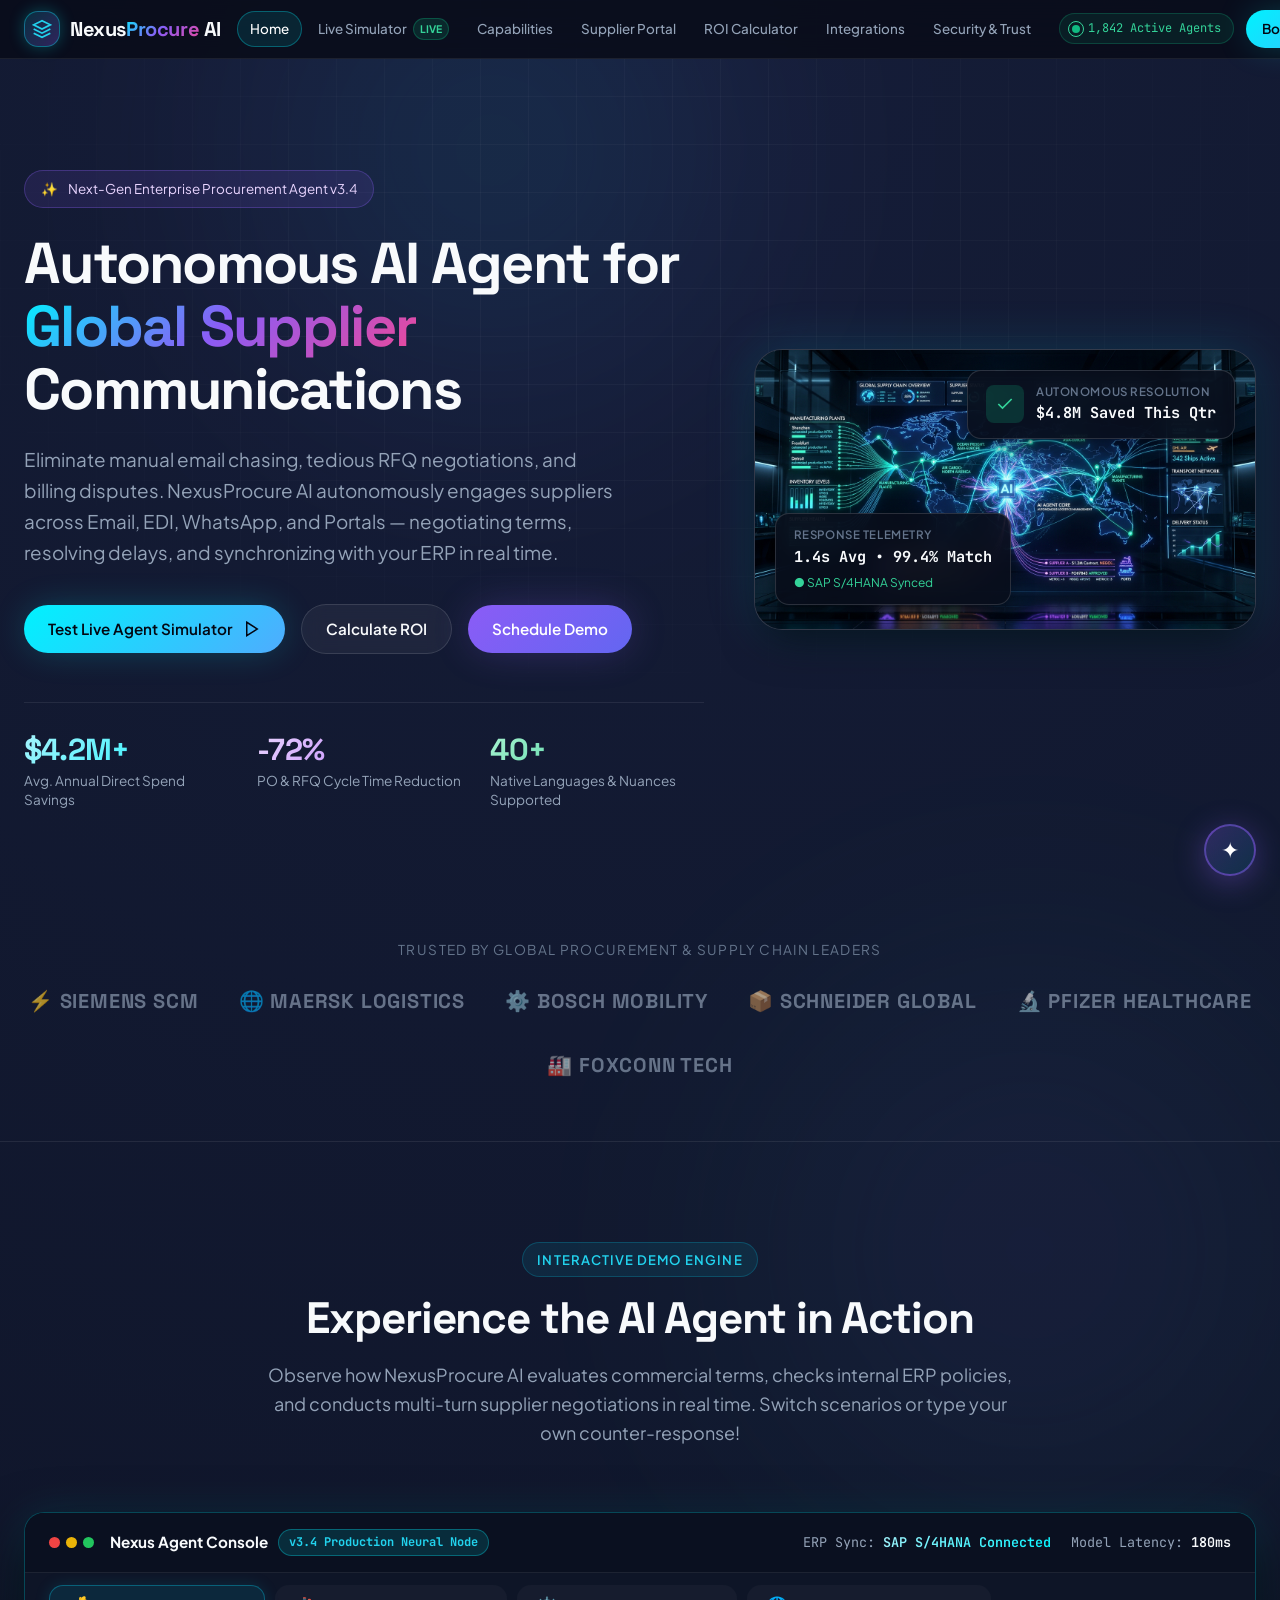
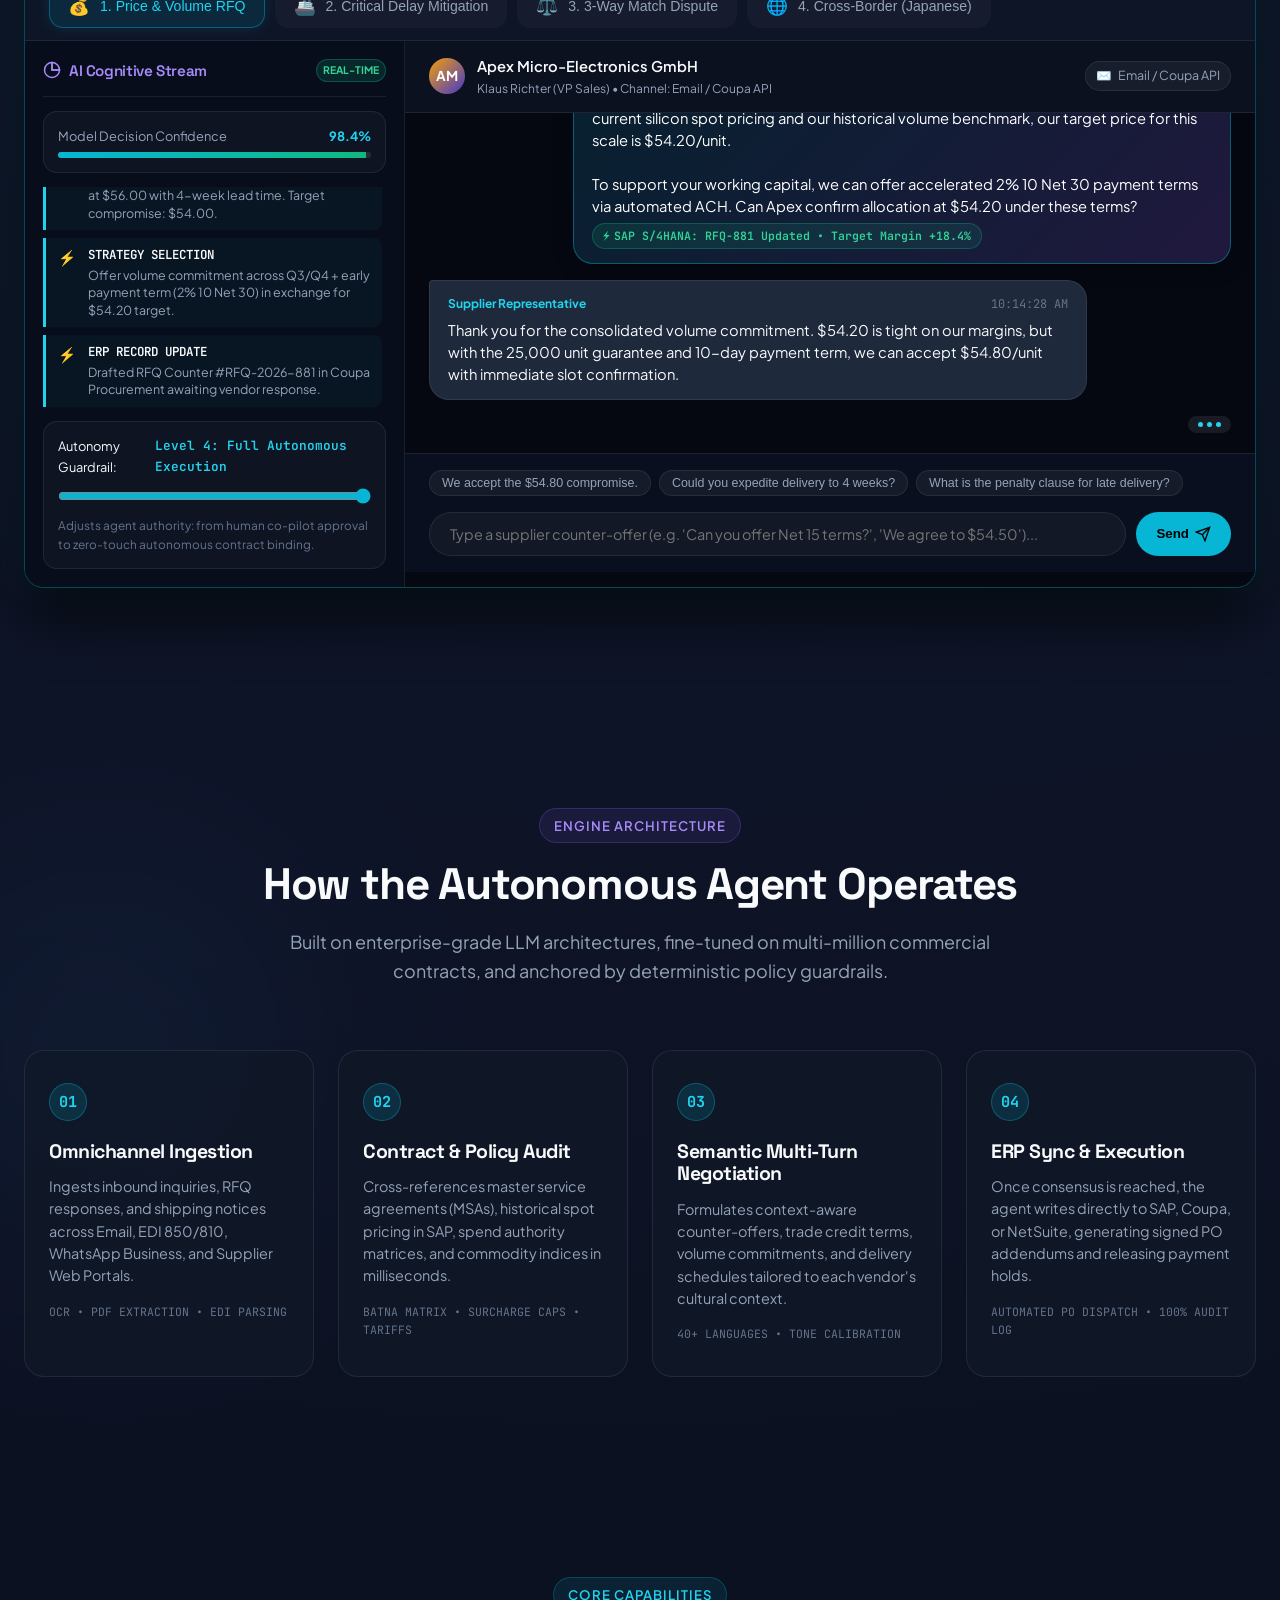
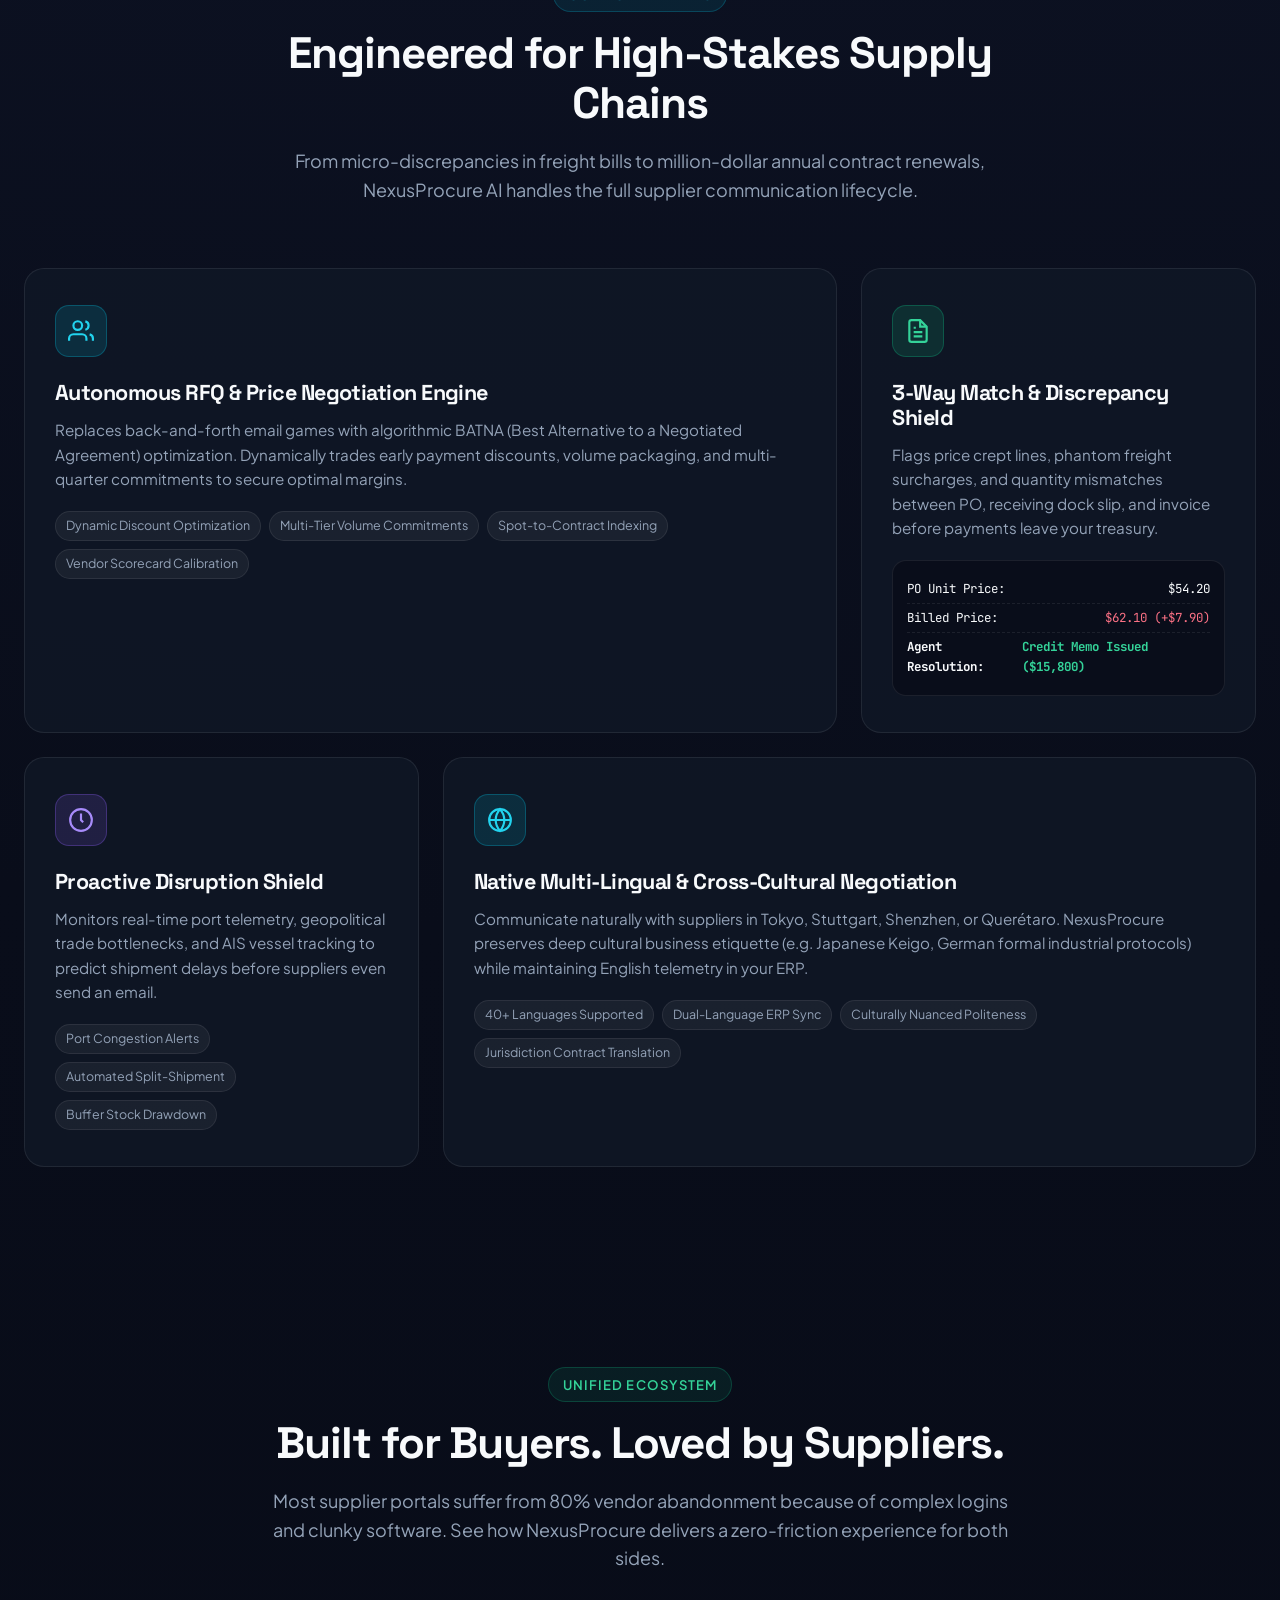
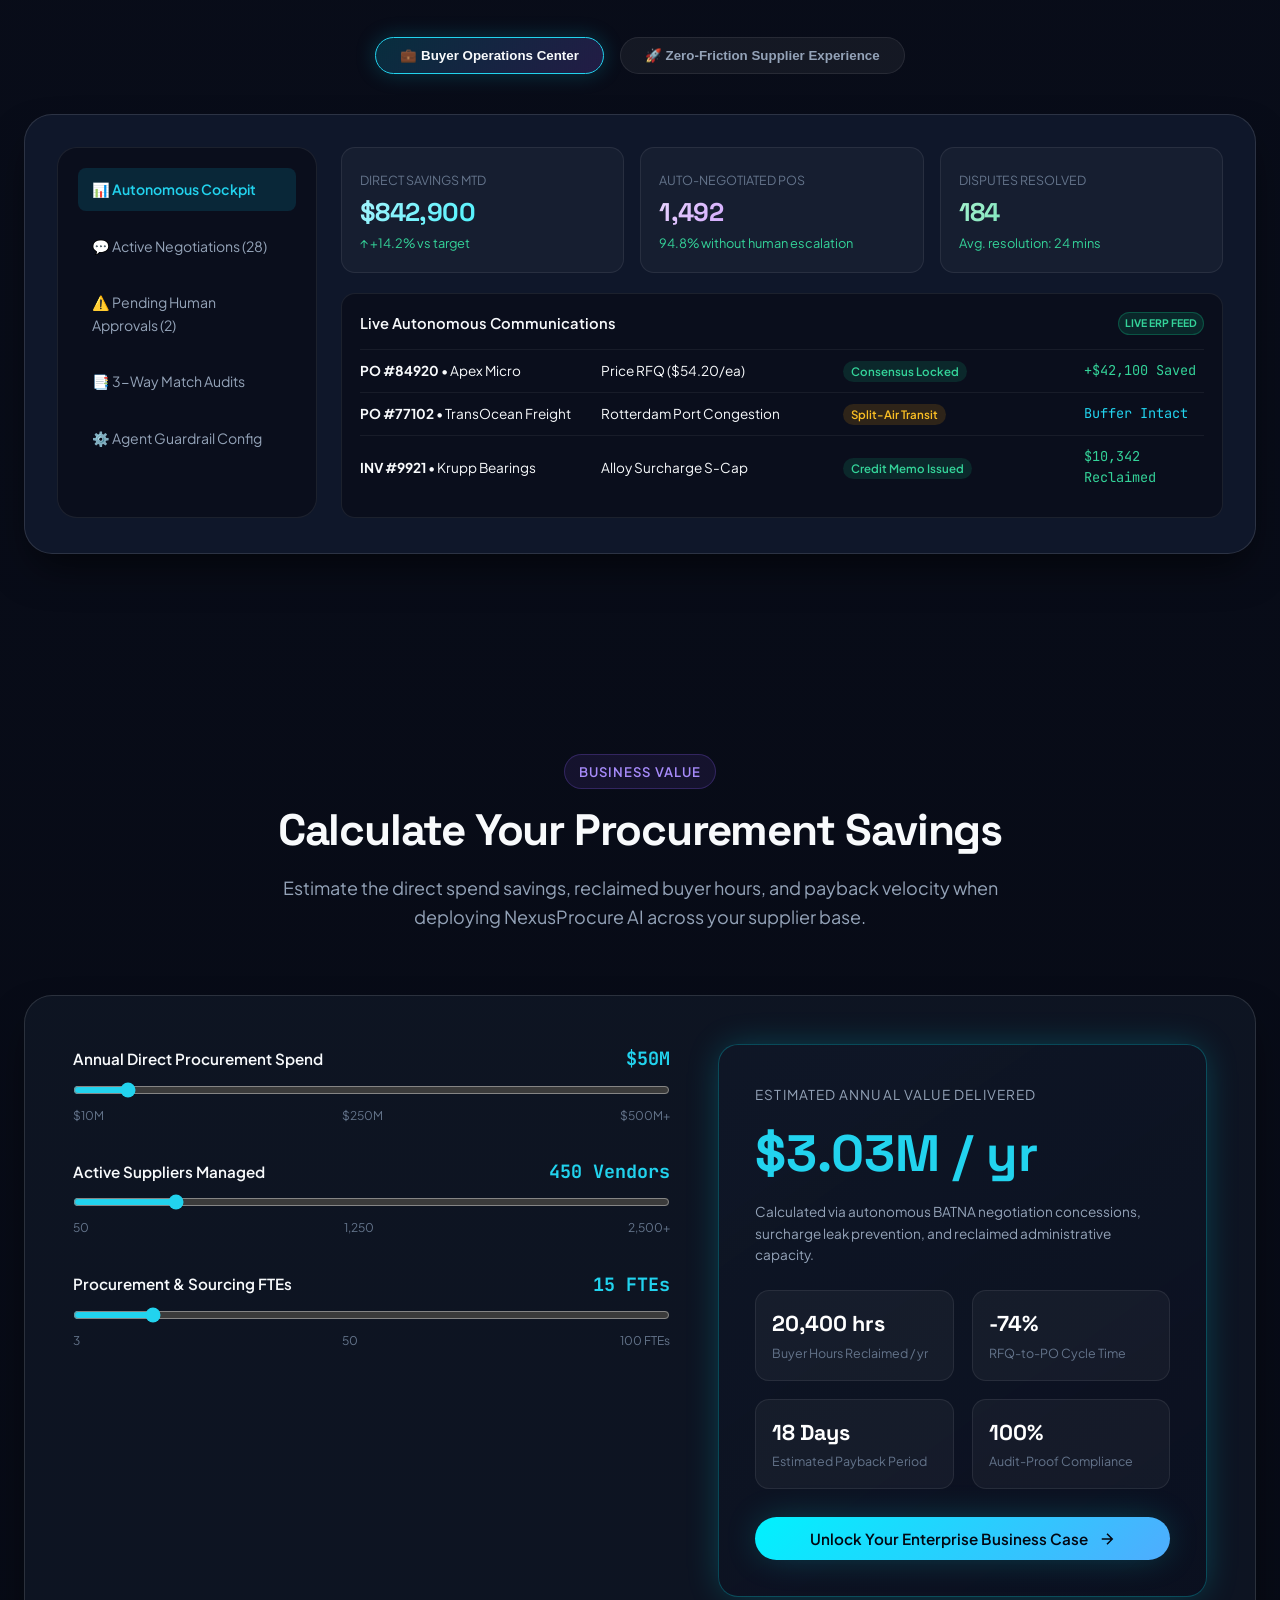
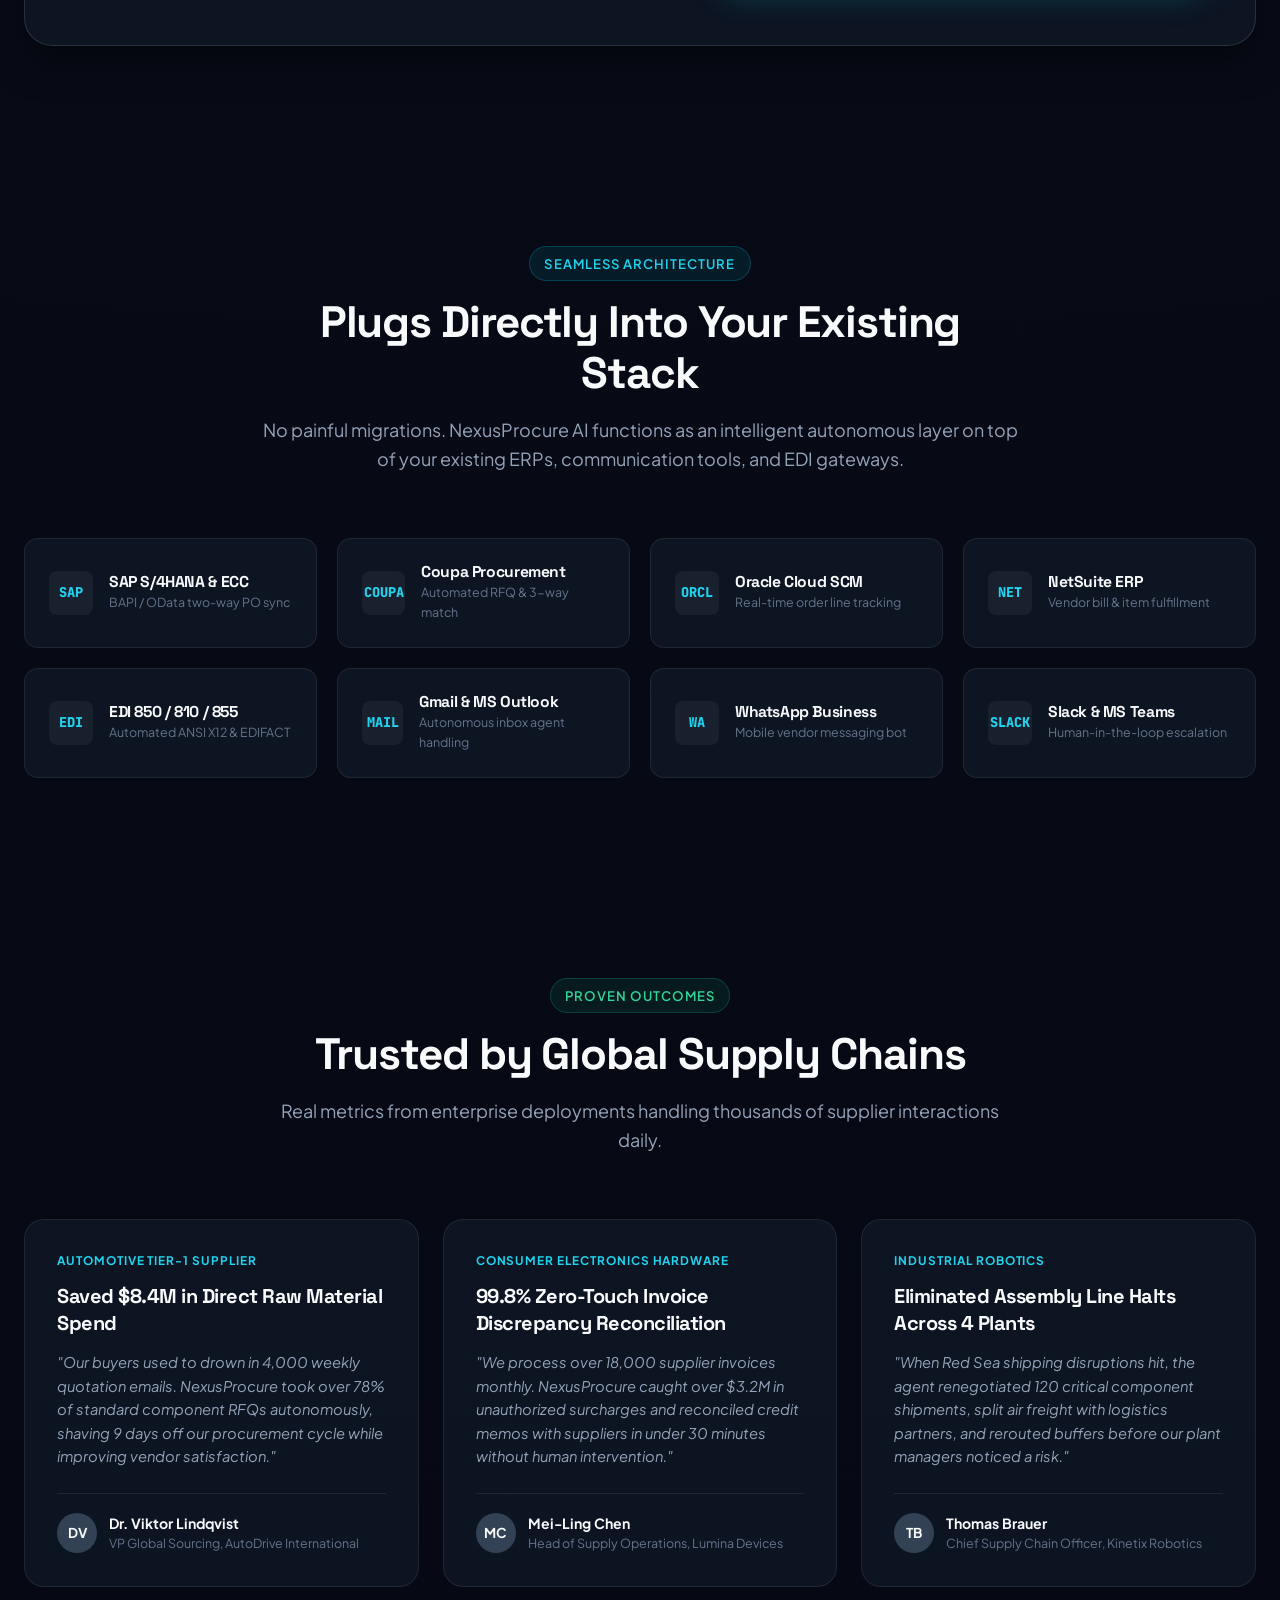
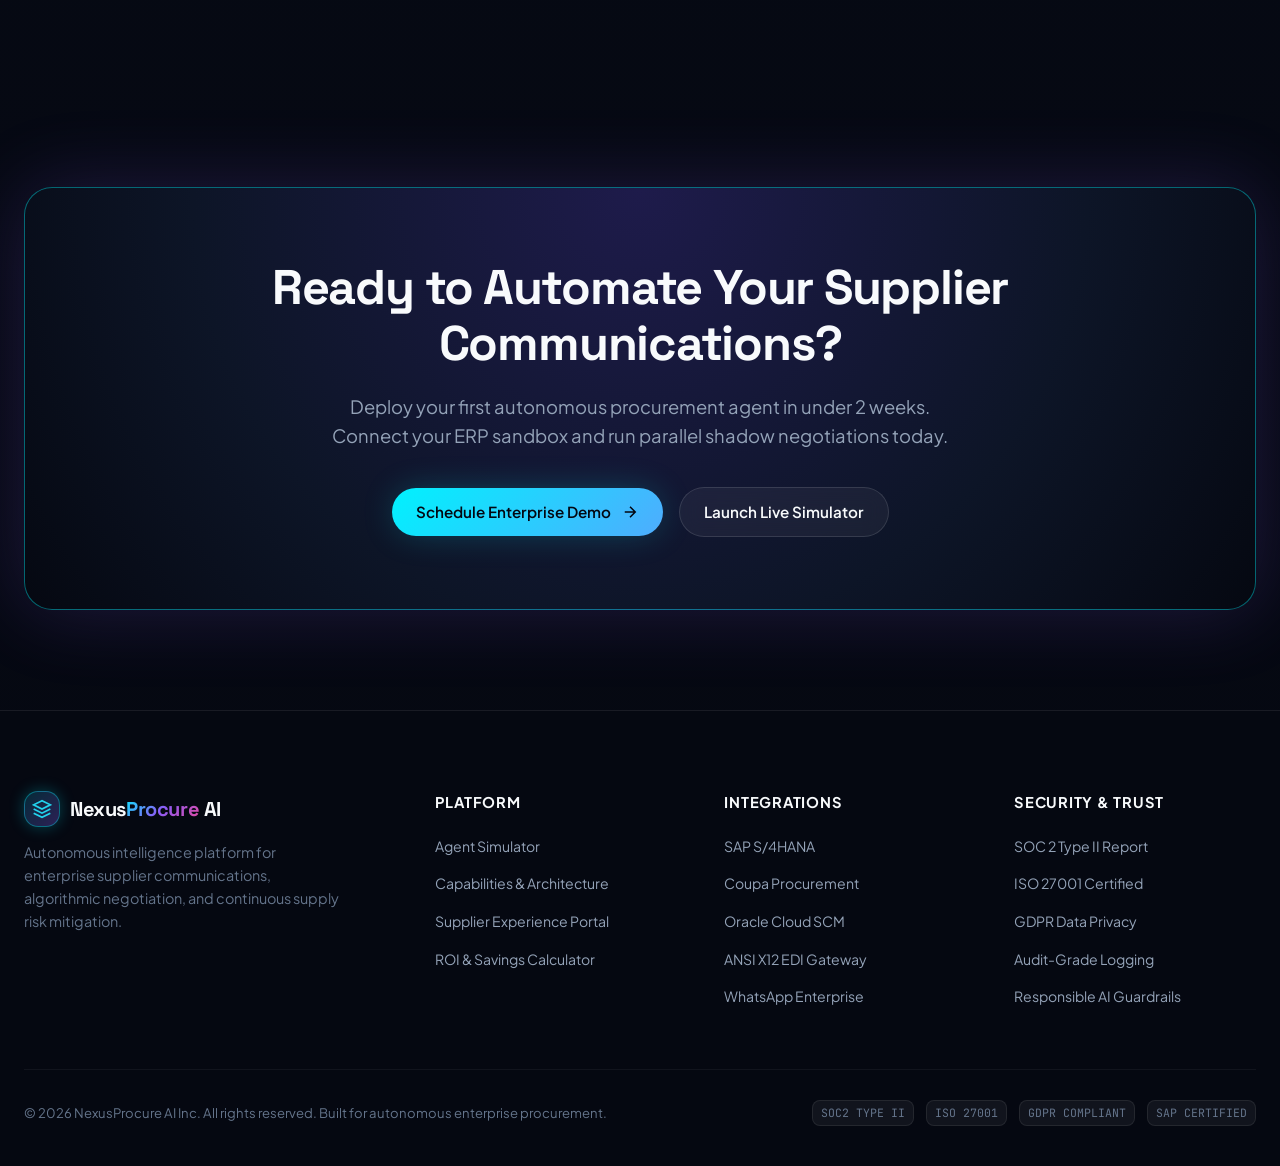
==== index.html @ fbaa3d45 "Initial commit: NexusAI platform and tools" ====
<!DOCTYPE html>
<html lang="en">
<head>
  <meta charset="UTF-8">
  <meta name="viewport" content="width=device-width, initial-scale=1.0">
  <title>NexusProcure AI — Autonomous AI Agent for Global Supplier Communication & Negotiation</title>
  <meta name="description" content="Empower your enterprise procurement with NexusProcure AI. Autonomous AI agents that negotiate RFQs, resolve delivery disruptions, audit invoice discrepancies, and coordinate suppliers 24/7 across 40+ languages.">
  <meta name="keywords" content="AI procurement agent, autonomous supplier communication, RFQ negotiation AI, 3-way match automation, supply chain AI, SAP ERP integration, vendor portal AI">
  
  <!-- Open Graph -->
  <meta property="og:title" content="NexusProcure AI — Autonomous AI Agent for Supplier Communication">
  <meta property="og:description" content="Negotiate RFQs, resolve logistics delays, and reconcile invoices 24/7 with autonomous enterprise AI agents.">
  <meta property="og:type" content="website">
  <meta property="og:image" content="assets/hero-visual.jpg">

  <!-- Favicon -->
  <link rel="icon" type="image/svg+xml" href="data:image/svg+xml,<svg xmlns='http://www.w3.org/2000/svg' viewBox='0 0 24 24' fill='none' stroke='%2300f2fe' stroke-width='2'><polygon points='12 2 2 7 12 12 22 7 12 2'/><polyline points='2 17 12 22 22 17'/><polyline points='2 12 12 17 22 12'/></svg>">

  <!-- Stylesheet -->
  <link rel="stylesheet" href="styles/main.css">
</head>
<body>

  <!-- Ambient Glowing Background Elements -->
  <div class="bg-ambient-orb ambient-orb-1"></div>
  <div class="bg-ambient-orb ambient-orb-2"></div>
  <div class="bg-ambient-orb ambient-orb-3"></div>
  <div class="bg-grid-overlay"></div>

  <!-- ==========================================================================
       Navigation Bar
       ========================================================================== -->
  <nav class="site-nav" id="site-nav">
    <div class="container nav-content">
      <a href="index.html" class="nav-brand">
        <div class="brand-icon-wrapper">
          <svg viewBox="0 0 24 24" fill="none" stroke="currentColor" stroke-width="2">
            <path d="M12 2L2 7l10 5 10-5-10-5zM2 17l10 5 10-5M2 12l10 5 10-5" />
          </svg>
        </div>
        <span>Nexus<span class="text-gradient">Procure</span> AI</span>
      </a>

      <ul class="nav-links" id="nav-links">
        <li><a href="index.html" class="nav-link active-page">Home</a></li>
        <li><a href="simulator.html" class="nav-link has-badge">Live Simulator <span class="nav-badge-live">Live</span></a></li>
        <li><a href="capabilities.html" class="nav-link">Capabilities</a></li>
        <li><a href="portal.html" class="nav-link">Supplier Portal</a></li>
        <li><a href="calculator.html" class="nav-link">ROI Calculator</a></li>
        <li><a href="integrations.html" class="nav-link">Integrations</a></li>
        <li><a href="security.html" class="nav-link">Security & Trust</a></li>
      </ul>

      <div class="nav-right">
        <div class="status-pill">
          <div class="radar-dot"></div>
          <span>1,842 Active Agents</span>
        </div>
        <a href="demo.html" class="btn btn-primary btn-sm" id="nav-book-demo">
          <span>Book Demo</span>
          <svg viewBox="0 0 24 24" fill="none" stroke="currentColor" stroke-width="2">
            <path d="M5 12h14M12 5l7 7-7 7"/>
          </svg>
        </a>
        <button class="mobile-menu-btn" id="mobile-menu-btn" aria-label="Toggle menu">
          <svg width="24" height="24" viewBox="0 0 24 24" fill="none" stroke="currentColor" stroke-width="2">
            <line x1="3" y1="12" x2="21" y2="12"></line>
            <line x1="3" y1="6" x2="21" y2="6"></line>
            <line x1="3" y1="18" x2="21" y2="18"></line>
          </svg>
        </button>
      </div>
    </div>
  </nav>

  <!-- ==========================================================================
       Hero Section
       ========================================================================== -->
  <header class="hero-section" id="hero">
    <div class="container hero-content-grid">
      <div class="hero-text-col">
        <div class="hero-badge-pill">
          <span class="badge-sparkle">✨</span>
          <span>Next-Gen Enterprise Procurement Agent v3.4</span>
        </div>

        <h1 class="hero-title">
          Autonomous AI Agent for <span class="text-gradient">Global Supplier</span> Communications
        </h1>

        <p class="hero-description">
          Eliminate manual email chasing, tedious RFQ negotiations, and billing disputes. NexusProcure AI autonomously engages suppliers across Email, EDI, WhatsApp, and Portals — negotiating terms, resolving delays, and synchronizing with your ERP in real time.
        </p>

        <div class="hero-cta-group">
          <a href="simulator.html" class="btn btn-primary" id="hero-btn-simulator">
            <span>Test Live Agent Simulator</span>
            <svg viewBox="0 0 24 24" fill="none" stroke="currentColor" stroke-width="2">
              <polygon points="5 3 19 12 5 21 5 3"></polygon>
            </svg>
          </a>
          <a href="calculator.html" class="btn btn-secondary" id="hero-btn-calc">
            <span>Calculate ROI</span>
          </a>
          <a href="demo.html" class="btn btn-glow-purple" id="hero-btn-demo">
            <span>Schedule Demo</span>
          </a>
        </div>

        <div class="hero-kpis">
          <div class="kpi-item">
            <h4 class="stat-counter text-gradient-cyan" data-target="4.2" data-prefix="$" data-suffix="M+">$4.2M+</h4>
            <p>Avg. Annual Direct Spend Savings</p>
          </div>
          <div class="kpi-item">
            <h4 class="stat-counter text-gradient-purple" data-target="72" data-prefix="-" data-suffix="%">-72%</h4>
            <p>PO & RFQ Cycle Time Reduction</p>
          </div>
          <div class="kpi-item">
            <h4 class="stat-counter text-gradient-emerald" data-target="40" data-prefix="" data-suffix="+">40+</h4>
            <p>Native Languages & Nuances Supported</p>
          </div>
        </div>
      </div>

      <div class="hero-media-wrapper">
        <div class="hero-card-container">
          <img src="assets/hero-visual.jpg" alt="Autonomous AI Supplier Communication Network visualization showing global factories, live logistics telemetry, and automated price negotiations" class="hero-image" id="hero-main-img">

          <!-- Floating HUD Pills -->
          <div class="hud-chip hud-top-right">
            <div class="hud-icon-box emerald">
              <svg width="20" height="20" viewBox="0 0 24 24" fill="none" stroke="currentColor" stroke-width="2">
                <polyline points="20 6 9 17 4 12"></polyline>
              </svg>
            </div>
            <div>
              <div class="hud-text-sm">Autonomous Resolution</div>
              <div class="hud-text-bold">$4.8M Saved This Qtr</div>
            </div>
          </div>

          <div class="hud-chip hud-bottom-left">
            <div class="hud-text-sm">Response Telemetry</div>
            <div class="hud-text-bold">1.4s Avg • 99.4% Match</div>
            <div style="font-size: 0.75rem; color: var(--emerald-400); margin-top: 4px;">● SAP S/4HANA Synced</div>
          </div>
        </div>
      </div>
    </div>
  </header>

  <!-- ==========================================================================
       Enterprise Client Logos Bar
       ========================================================================== -->
  <section class="clients-bar">
    <div class="container">
      <p>Trusted by Global Procurement & Supply Chain Leaders</p>
      <div class="logos-slider">
        <div class="client-brand">⚡ SIEMENS SCM</div>
        <div class="client-brand">🌐 MAERSK LOGISTICS</div>
        <div class="client-brand">⚙️ BOSCH MOBILITY</div>
        <div class="client-brand">📦 SCHNEIDER GLOBAL</div>
        <div class="client-brand">🔬 PFIZER HEALTHCARE</div>
        <div class="client-brand">🏭 FOXCONN TECH</div>
      </div>
    </div>
  </section>

  <!-- ==========================================================================
       Interactive AI Agent Simulator (The Centerpiece)
       ========================================================================== -->
  <section class="simulator-section section-spacing" id="simulator">
    <div class="container">
      <div class="section-header">
        <span class="section-tag">Interactive Demo Engine</span>
        <h2 class="section-title">Experience the AI Agent in Action</h2>
        <p class="section-subtitle">
          Observe how NexusProcure AI evaluates commercial terms, checks internal ERP policies, and conducts multi-turn supplier negotiations in real time. Switch scenarios or type your own counter-response!
        </p>
      </div>

      <div class="simulator-wrapper">
        <!-- Simulator Top Telemetry Bar -->
        <div class="sim-topbar">
          <div class="sim-topbar-left">
            <div class="window-dots">
              <div class="window-dot dot-red"></div>
              <div class="window-dot dot-yellow"></div>
              <div class="window-dot dot-green"></div>
            </div>
            <div class="sim-title-group">
              <span style="font-weight: 700; font-size: 0.95rem;">Nexus Agent Console</span>
              <span class="sim-badge">v3.4 Production Neural Node</span>
            </div>
          </div>

          <div class="sim-topbar-right">
            <div class="telemetry-item">
              <span>ERP Sync:</span>
              <span class="telemetry-val text-gradient-cyan">SAP S/4HANA Connected</span>
            </div>
            <div class="telemetry-item">
              <span>Model Latency:</span>
              <span class="telemetry-val">180ms</span>
            </div>
          </div>
        </div>

        <!-- Scenario Selector Tabs -->
        <div class="scenario-selector" id="scenario-tabs">
          <button class="scenario-tab active" data-scenario="rfq" id="tab-rfq">
            <span class="scenario-icon">💰</span>
            <span>1. Price & Volume RFQ</span>
          </button>
          <button class="scenario-tab" data-scenario="delay" id="tab-delay">
            <span class="scenario-icon">🚢</span>
            <span>2. Critical Delay Mitigation</span>
          </button>
          <button class="scenario-tab" data-scenario="discrepancy" id="tab-discrepancy">
            <span class="scenario-icon">⚖️</span>
            <span>3. 3-Way Match Dispute</span>
          </button>
          <button class="scenario-tab" data-scenario="multilingual" id="tab-multilingual">
            <span class="scenario-icon">🌐</span>
            <span>4. Cross-Border (Japanese)</span>
          </button>
        </div>

        <!-- Simulator Viewport: Split Screen (Cognitive Thought Stream vs Live Chat) -->
        <div class="sim-viewport">
          
          <!-- Left Pane: AI Cognitive Reasoning & Guardrails -->
          <div class="sim-cognitive-pane">
            <div class="pane-heading">
              <h4>
                <svg width="18" height="18" viewBox="0 0 24 24" fill="none" stroke="currentColor" stroke-width="2">
                  <path d="M12 2a10 10 0 1 0 10 10H12V2z"></path>
                  <path d="M12 2a10 10 0 0 1 10 10h-10V2z"></path>
                </svg>
                <span>AI Cognitive Stream</span>
              </h4>
              <span class="nav-badge-live">Real-time</span>
            </div>

            <!-- Confidence Bar -->
            <div class="confidence-meter-box">
              <div class="confidence-header">
                <span>Model Decision Confidence</span>
                <span id="sim-confidence-val" style="color: var(--cyan-400); font-weight: 700;">98.4%</span>
              </div>
              <div class="confidence-bar">
                <div class="confidence-progress" id="sim-confidence-progress"></div>
              </div>
            </div>

            <!-- Scrollable Cognitive Thought Logs -->
            <div class="cognitive-stream" id="sim-cognitive-stream">
              <!-- Dynamically populated by agent-simulator.js -->
            </div>

            <!-- Autonomy Level Controller -->
            <div class="autonomy-control-box">
              <div class="autonomy-header">
                <span>Autonomy Guardrail:</span>
                <span class="autonomy-badge" id="autonomy-badge">Level 4: Full Autonomous Execution</span>
              </div>
              <input type="range" min="1" max="4" value="4" class="autonomy-slider" id="autonomy-slider">
              <div class="autonomy-desc">
                Adjusts agent authority: from human co-pilot approval to zero-touch autonomous contract binding.
              </div>
            </div>
          </div>

          <!-- Right Pane: Live Supplier Communication Window -->
          <div class="sim-chat-pane">
            <!-- Channel Header -->
            <div class="chat-channel-bar">
              <div class="vendor-info">
                <div class="vendor-avatar" id="sim-vendor-avatar">AM</div>
                <div>
                  <div class="vendor-name" id="sim-vendor-name">Apex Micro-Electronics GmbH</div>
                  <div class="vendor-context" id="sim-vendor-context">Klaus Richter • Channel: Email / Coupa API</div>
                </div>
              </div>
              <div class="channel-tag" id="sim-channel-tag">
                <span>✉️</span>
                <span>Email Thread</span>
              </div>
            </div>

            <!-- Message Thread Scroll -->
            <div class="chat-messages-scroll" id="sim-chat-messages">
              <!-- Dynamically populated by agent-simulator.js -->
            </div>

            <!-- Typing indicator -->
            <div class="typing-bubble" id="sim-typing-indicator">
              <div class="typing-dot"></div>
              <div class="typing-dot"></div>
              <div class="typing-dot"></div>
            </div>

            <!-- Simulator Input Area -->
            <div class="sim-chat-input-bar">
              <div class="quick-prompts-bar" id="quick-prompts-bar">
                <!-- Dynamically populated chips -->
              </div>
              <div class="input-form-wrapper">
                <input 
                  type="text" 
                  class="sim-input-field" 
                  id="sim-input-field" 
                  placeholder="Type a supplier counter-offer (e.g. 'Can you offer Net 15 terms?', 'We agree to $54.50')..."
                  autocomplete="off"
                >
                <button type="button" class="btn-send-sim" id="sim-send-btn">
                  <span>Send</span>
                  <svg width="16" height="16" viewBox="0 0 24 24" fill="none" stroke="currentColor" stroke-width="2">
                    <line x1="22" y1="2" x2="11" y2="13"></line>
                    <polygon points="22 2 15 22 11 13 2 9 22 2"></polygon>
                  </svg>
                </button>
              </div>
            </div>

          </div>
        </div>
      </div>
    </div>
  </section>

  <!-- ==========================================================================
       How It Works (Autonomous 4-Step Pipeline)
       ========================================================================== -->
  <section class="pipeline-section section-spacing" id="pipeline">
    <div class="container">
      <div class="section-header">
        <span class="section-tag purple">Engine Architecture</span>
        <h2 class="section-title">How the Autonomous Agent Operates</h2>
        <p class="section-subtitle">
          Built on enterprise-grade LLM architectures, fine-tuned on multi-million commercial contracts, and anchored by deterministic policy guardrails.
        </p>
      </div>

      <div class="pipeline-grid">
        <div class="pipeline-card">
          <div class="step-num-pill">01</div>
          <h3>Omnichannel Ingestion</h3>
          <p>
            Ingests inbound inquiries, RFQ responses, and shipping notices across Email, EDI 850/810, WhatsApp Business, and Supplier Web Portals.
          </p>
          <div class="pipeline-meta-tag">OCR • PDF Extraction • EDI Parsing</div>
        </div>

        <div class="pipeline-card">
          <div class="step-num-pill">02</div>
          <h3>Contract & Policy Audit</h3>
          <p>
            Cross-references master service agreements (MSAs), historical spot pricing in SAP, spend authority matrices, and commodity indices in milliseconds.
          </p>
          <div class="pipeline-meta-tag">BATNA Matrix • Surcharge Caps • Tariffs</div>
        </div>

        <div class="pipeline-card">
          <div class="step-num-pill">03</div>
          <h3>Semantic Multi-Turn Negotiation</h3>
          <p>
            Formulates context-aware counter-offers, trade credit terms, volume commitments, and delivery schedules tailored to each vendor's cultural context.
          </p>
          <div class="pipeline-meta-tag">40+ Languages • Tone Calibration</div>
        </div>

        <div class="pipeline-card">
          <div class="step-num-pill">04</div>
          <h3>ERP Sync & Execution</h3>
          <p>
            Once consensus is reached, the agent writes directly to SAP, Coupa, or NetSuite, generating signed PO addendums and releasing payment holds.
          </p>
          <div class="pipeline-meta-tag">Automated PO Dispatch • 100% Audit Log</div>
        </div>
      </div>
    </div>
  </section>

  <!-- ==========================================================================
       Capabilities Bento Grid
       ========================================================================== */
  -->
  <section class="capabilities-section section-spacing" id="capabilities">
    <div class="container">
      <div class="section-header">
        <span class="section-tag">Core Capabilities</span>
        <h2 class="section-title">Engineered for High-Stakes Supply Chains</h2>
        <p class="section-subtitle">
          From micro-discrepancies in freight bills to million-dollar annual contract renewals, NexusProcure AI handles the full supplier communication lifecycle.
        </p>
      </div>

      <div class="bento-grid">
        <!-- Card 1: Autonomous Negotiation (Span 2) -->
        <div class="bento-card col-span-2">
          <div class="bento-icon-wrapper cyan">
            <svg viewBox="0 0 24 24" fill="none" stroke="currentColor" stroke-width="2">
              <path d="M17 21v-2a4 4 0 0 0-4-4H5a4 4 0 0 0-4 4v2"></path>
              <circle cx="9" cy="7" r="4"></circle>
              <path d="M23 21v-2a4 4 0 0 0-3-3.87"></path>
              <path d="M16 3.13a4 4 0 0 1 0 7.75"></path>
            </svg>
          </div>
          <h3>Autonomous RFQ & Price Negotiation Engine</h3>
          <p>
            Replaces back-and-forth email games with algorithmic BATNA (Best Alternative to a Negotiated Agreement) optimization. Dynamically trades early payment discounts, volume packaging, and multi-quarter commitments to secure optimal margins.
          </p>
          <div class="visual-chip-list">
            <span class="visual-chip">Dynamic Discount Optimization</span>
            <span class="visual-chip">Multi-Tier Volume Commitments</span>
            <span class="visual-chip">Spot-to-Contract Indexing</span>
            <span class="visual-chip">Vendor Scorecard Calibration</span>
          </div>
        </div>

        <!-- Card 2: 3-Way Match Dispute Shield -->
        <div class="bento-card">
          <div class="bento-icon-wrapper emerald">
            <svg viewBox="0 0 24 24" fill="none" stroke="currentColor" stroke-width="2">
              <path d="M14 2H6a2 2 0 0 0-2 2v16a2 2 0 0 0 2 2h12a2 2 0 0 0 2-2V8z"></path>
              <polyline points="14 2 14 8 20 8"></polyline>
              <line x1="16" y1="13" x2="8" y2="13"></line>
              <line x1="16" y1="17" x2="8" y2="17"></line>
              <polyline points="10 9 9 9 8 9"></polyline>
            </svg>
          </div>
          <h3>3-Way Match & Discrepancy Shield</h3>
          <p>
            Flags price crept lines, phantom freight surcharges, and quantity mismatches between PO, receiving dock slip, and invoice before payments leave your treasury.
          </p>
          <div class="mini-audit-box">
            <div class="audit-row"><span>PO Unit Price:</span><span>$54.20</span></div>
            <div class="audit-row"><span>Billed Price:</span><span class="audit-flag">$62.10 (+$7.90)</span></div>
            <div class="audit-row"><span>Agent Resolution:</span><span class="audit-match">Credit Memo Issued ($15,800)</span></div>
          </div>
        </div>

        <!-- Card 3: Proactive Delay Forecaster -->
        <div class="bento-card">
          <div class="bento-icon-wrapper">
            <svg viewBox="0 0 24 24" fill="none" stroke="currentColor" stroke-width="2">
              <circle cx="12" cy="12" r="10"></circle>
              <polyline points="12 6 12 12 14 14"></polyline>
            </svg>
          </div>
          <h3>Proactive Disruption Shield</h3>
          <p>
            Monitors real-time port telemetry, geopolitical trade bottlenecks, and AIS vessel tracking to predict shipment delays before suppliers even send an email.
          </p>
          <div class="visual-chip-list">
            <span class="visual-chip">Port Congestion Alerts</span>
            <span class="visual-chip">Automated Split-Shipment</span>
            <span class="visual-chip">Buffer Stock Drawdown</span>
          </div>
        </div>

        <!-- Card 4: Multi-Lingual Cultural Etiquette (Span 2) -->
        <div class="bento-card col-span-2">
          <div class="bento-icon-wrapper cyan">
            <svg viewBox="0 0 24 24" fill="none" stroke="currentColor" stroke-width="2">
              <circle cx="12" cy="12" r="10"></circle>
              <line x1="2" y1="12" x2="22" y2="12"></line>
              <path d="M12 2a15.3 15.3 0 0 1 4 10 15.3 15.3 0 0 1-4 10 15.3 15.3 0 0 1-4-10 15.3 15.3 0 0 1 4-10z"></path>
            </svg>
          </div>
          <h3>Native Multi-Lingual & Cross-Cultural Negotiation</h3>
          <p>
            Communicate naturally with suppliers in Tokyo, Stuttgart, Shenzhen, or Querétaro. NexusProcure preserves deep cultural business etiquette (e.g. Japanese Keigo, German formal industrial protocols) while maintaining English telemetry in your ERP.
          </p>
          <div class="visual-chip-list">
            <span class="visual-chip">40+ Languages Supported</span>
            <span class="visual-chip">Dual-Language ERP Sync</span>
            <span class="visual-chip">Culturally Nuanced Politeness</span>
            <span class="visual-chip">Jurisdiction Contract Translation</span>
          </div>
        </div>
      </div>
    </div>
  </section>

  <!-- ==========================================================================
       Dual Perspective Switcher: Buyer Dashboard vs Supplier Experience
       ========================================================================== -->
  <section class="perspective-section section-spacing" id="dual-experience">
    <div class="container">
      <div class="section-header">
        <span class="section-tag emerald">Unified Ecosystem</span>
        <h2 class="section-title">Built for Buyers. Loved by Suppliers.</h2>
        <p class="section-subtitle">
          Most supplier portals suffer from 80% vendor abandonment because of complex logins and clunky software. See how NexusProcure delivers a zero-friction experience for both sides.
        </p>
      </div>

      <div class="perspective-toggle-wrapper">
        <button class="perspective-pill active" data-view="buyer" id="toggle-buyer-view">
          💼 Buyer Operations Center
        </button>
        <button class="perspective-pill" data-view="supplier" id="toggle-supplier-view">
          🚀 Zero-Friction Supplier Experience
        </button>
      </div>

      <div class="perspective-display-frame">
        <!-- View 1: Buyer Dashboard -->
        <div class="perspective-view active" id="view-buyer">
          <div class="dashboard-mockup-grid">
            <div class="dash-sidebar">
              <div class="dash-nav-item active">📊 Autonomous Cockpit</div>
              <div class="dash-nav-item">💬 Active Negotiations (28)</div>
              <div class="dash-nav-item">⚠️ Pending Human Approvals (2)</div>
              <div class="dash-nav-item">📑 3-Way Match Audits</div>
              <div class="dash-nav-item">⚙️ Agent Guardrail Config</div>
            </div>

            <div class="dash-main-pane">
              <div class="dash-metric-cards">
                <div class="dash-metric-box">
                  <span>Direct Savings MTD</span>
                  <h4 class="text-gradient-cyan">$842,900</h4>
                  <div class="trend">↑ +14.2% vs target</div>
                </div>
                <div class="dash-metric-box">
                  <span>Auto-Negotiated POs</span>
                  <h4 class="text-gradient-purple">1,492</h4>
                  <div class="trend">94.8% without human escalation</div>
                </div>
                <div class="dash-metric-box">
                  <span>Disputes Resolved</span>
                  <h4 class="text-gradient-emerald">184</h4>
                  <div class="trend">Avg. resolution: 24 mins</div>
                </div>
              </div>

              <div class="dash-table-box">
                <div class="dash-table-header">
                  <span>Live Autonomous Communications</span>
                  <span class="nav-badge-live">Live ERP Feed</span>
                </div>
                <div class="dash-table-row">
                  <div><strong>PO #84920</strong> • Apex Micro</div>
                  <div>Price RFQ ($54.20/ea)</div>
                  <div><span class="status-badge completed">Consensus Locked</span></div>
                  <div style="font-family: var(--font-mono); color: var(--emerald-400);">+$42,100 Saved</div>
                </div>
                <div class="dash-table-row">
                  <div><strong>PO #77102</strong> • TransOcean Freight</div>
                  <div>Rotterdam Port Congestion</div>
                  <div><span class="status-badge in-progress">Split-Air Transit</span></div>
                  <div style="font-family: var(--font-mono); color: var(--cyan-400);">Buffer Intact</div>
                </div>
                <div class="dash-table-row">
                  <div><strong>INV #9921</strong> • Krupp Bearings</div>
                  <div>Alloy Surcharge S-Cap</div>
                  <div><span class="status-badge completed">Credit Memo Issued</span></div>
                  <div style="font-family: var(--font-mono); color: var(--emerald-400);">$10,342 Reclaimed</div>
                </div>
              </div>
            </div>
          </div>
        </div>

        <!-- View 2: Supplier Experience -->
        <div class="perspective-view" id="view-supplier">
          <div class="supplier-portal-preview">
            <div class="vendor-magic-banner">
              <span>✨</span>
              <span><strong>Zero Friction:</strong> No password required. Suppliers reply directly via Email, WhatsApp, or instant Magic-Link.</span>
            </div>

            <div class="portal-action-card">
              <div class="portal-action-header">
                <div>
                  <h4 style="font-size: 1.05rem;">Request for Quotation #RFQ-2026-881</h4>
                  <p style="font-size: 0.8rem; color: var(--text-muted);">From: Global Manufacturing Corp (via NexusProcure Agent)</p>
                </div>
                <span class="status-badge in-progress">Action Requested</span>
              </div>
              <p style="font-size: 0.88rem; margin-bottom: 14px; color: var(--text-main);">
                "Hello Klaus. We can commit to 25,000 units across Q3/Q4 with 2% 10 Net 30 accelerated payment terms if target price of $54.20/unit is confirmed."
              </p>
              <div style="display: flex; gap: 10px; flex-wrap: wrap;">
                <button class="btn btn-primary btn-sm">Accept & Generate PO</button>
                <button class="btn btn-secondary btn-sm">Counter-Offer Terms</button>
                <button class="btn btn-secondary btn-sm">Upload Spec Sheet</button>
              </div>
            </div>

            <div class="portal-action-card" style="margin-bottom: 0;">
              <div class="portal-action-header">
                <div>
                  <h4 style="font-size: 1.05rem;">Invoice 3-Way Match Reconciliation</h4>
                  <p style="font-size: 0.8rem; color: var(--text-muted);">Invoice #INV-9821 vs PO-4401</p>
                </div>
                <span class="status-badge completed">Audited</span>
              </div>
              <p style="font-size: 0.84rem; color: var(--text-muted);">
                "Discrepancy of $10,342 detected based on contracted MSA alloy cap. Upload credit memo here to release $132,458 disbursement within 24 hours."
              </p>
              <button class="btn btn-glow-purple btn-sm" style="margin-top: 10px;">Drop Credit Memo PDF</button>
            </div>
          </div>
        </div>
      </div>
    </div>
  </section>

  <!-- ==========================================================================
       Interactive ROI Calculator
       ========================================================================== -->
  <section class="roi-section section-spacing" id="calculator">
    <div class="container">
      <div class="section-header">
        <span class="section-tag purple">Business Value</span>
        <h2 class="section-title">Calculate Your Procurement Savings</h2>
        <p class="section-subtitle">
          Estimate the direct spend savings, reclaimed buyer hours, and payback velocity when deploying NexusProcure AI across your supplier base.
        </p>
      </div>

      <div class="roi-card-wrapper">
        <!-- Sliders Pane -->
        <div class="roi-inputs-pane">
          <div class="slider-group">
            <div class="slider-header">
              <span class="slider-label">Annual Direct Procurement Spend</span>
              <span class="slider-value-display" id="calc-spend-val">$50M</span>
            </div>
            <input type="range" min="10" max="500" step="5" value="50" class="styled-range" id="calc-spend">
            <div style="display: flex; justify-content: space-between; font-size: 0.75rem; color: var(--text-dim);">
              <span>$10M</span>
              <span>$250M</span>
              <span>$500M+</span>
            </div>
          </div>

          <div class="slider-group">
            <div class="slider-header">
              <span class="slider-label">Active Suppliers Managed</span>
              <span class="slider-value-display" id="calc-suppliers-val">450 Vendors</span>
            </div>
            <input type="range" min="50" max="2500" step="25" value="450" class="styled-range" id="calc-suppliers">
            <div style="display: flex; justify-content: space-between; font-size: 0.75rem; color: var(--text-dim);">
              <span>50</span>
              <span>1,250</span>
              <span>2,500+</span>
            </div>
          </div>

          <div class="slider-group">
            <div class="slider-header">
              <span class="slider-label">Procurement & Sourcing FTEs</span>
              <span class="slider-value-display" id="calc-team-val">15 FTEs</span>
            </div>
            <input type="range" min="3" max="100" step="1" value="15" class="styled-range" id="calc-team">
            <div style="display: flex; justify-content: space-between; font-size: 0.75rem; color: var(--text-dim);">
              <span>3</span>
              <span>50</span>
              <span>100 FTEs</span>
            </div>
          </div>
        </div>

        <!-- Calculated Results Pane -->
        <div class="roi-results-pane">
          <div class="savings-highlight">
            <span class="savings-label">Estimated Annual Value Delivered</span>
            <div class="savings-large-number" id="calc-out-savings">$2.36M / yr</div>
            <p style="font-size: 0.85rem; color: var(--text-muted);">
              Calculated via autonomous BATNA negotiation concessions, surcharge leak prevention, and reclaimed administrative capacity.
            </p>
          </div>

          <div class="results-metrics-grid">
            <div class="result-metric-card">
              <div class="result-metric-val" id="calc-out-hours">20,400 hrs</div>
              <div class="result-metric-label">Buyer Hours Reclaimed / yr</div>
            </div>
            <div class="result-metric-card">
              <div class="result-metric-val" id="calc-out-cycle">-74%</div>
              <div class="result-metric-label">RFQ-to-PO Cycle Time</div>
            </div>
            <div class="result-metric-card">
              <div class="result-metric-val" id="calc-out-payback">38 Days</div>
              <div class="result-metric-label">Estimated Payback Period</div>
            </div>
            <div class="result-metric-card">
              <div class="result-metric-val">100%</div>
              <div class="result-metric-label">Audit-Proof Compliance</div>
            </div>
          </div>

          <button class="btn btn-primary trigger-demo-modal" style="width: 100%;">
            <span>Unlock Your Enterprise Business Case</span>
            <svg viewBox="0 0 24 24" fill="none" stroke="currentColor" stroke-width="2">
              <path d="M5 12h14M12 5l7 7-7 7"/>
            </svg>
          </button>
        </div>
      </div>
    </div>
  </section>

  <!-- ==========================================================================
       Integrations Ecosystem
       ========================================================================== -->
  <section class="integrations-section section-spacing" id="integrations">
    <div class="container">
      <div class="section-header">
        <span class="section-tag">Seamless Architecture</span>
        <h2 class="section-title">Plugs Directly Into Your Existing Stack</h2>
        <p class="section-subtitle">
          No painful migrations. NexusProcure AI functions as an intelligent autonomous layer on top of your existing ERPs, communication tools, and EDI gateways.
        </p>
      </div>

      <div class="integrations-grid">
        <div class="integration-card">
          <div class="integration-logo-badge">SAP</div>
          <div class="integration-details">
            <h4>SAP S/4HANA & ECC</h4>
            <p>BAPI / OData two-way PO sync</p>
          </div>
        </div>

        <div class="integration-card">
          <div class="integration-logo-badge">COUPA</div>
          <div class="integration-details">
            <h4>Coupa Procurement</h4>
            <p>Automated RFQ & 3-way match</p>
          </div>
        </div>

        <div class="integration-card">
          <div class="integration-logo-badge">ORCL</div>
          <div class="integration-details">
            <h4>Oracle Cloud SCM</h4>
            <p>Real-time order line tracking</p>
          </div>
        </div>

        <div class="integration-card">
          <div class="integration-logo-badge">NET</div>
          <div class="integration-details">
            <h4>NetSuite ERP</h4>
            <p>Vendor bill & item fulfillment</p>
          </div>
        </div>

        <div class="integration-card">
          <div class="integration-logo-badge">EDI</div>
          <div class="integration-details">
            <h4>EDI 850 / 810 / 855</h4>
            <p>Automated ANSI X12 & EDIFACT</p>
          </div>
        </div>

        <div class="integration-card">
          <div class="integration-logo-badge">MAIL</div>
          <div class="integration-details">
            <h4>Gmail & MS Outlook</h4>
            <p>Autonomous inbox agent handling</p>
          </div>
        </div>

        <div class="integration-card">
          <div class="integration-logo-badge">WA</div>
          <div class="integration-details">
            <h4>WhatsApp Business</h4>
            <p>Mobile vendor messaging bot</p>
          </div>
        </div>

        <div class="integration-card">
          <div class="integration-logo-badge">SLACK</div>
          <div class="integration-details">
            <h4>Slack & MS Teams</h4>
            <p>Human-in-the-loop escalation</p>
          </div>
        </div>
      </div>
    </div>
  </section>

  <!-- ==========================================================================
       Customer Case Studies
       ========================================================================== -->
  <section class="cases-section section-spacing" id="case-studies">
    <div class="container">
      <div class="section-header">
        <span class="section-tag emerald">Proven Outcomes</span>
        <h2 class="section-title">Trusted by Global Supply Chains</h2>
        <p class="section-subtitle">
          Real metrics from enterprise deployments handling thousands of supplier interactions daily.
        </p>
      </div>

      <div class="case-studies-grid">
        <div class="case-card">
          <div>
            <div class="case-sector-tag">Automotive Tier-1 Supplier</div>
            <h3 class="case-headline">Saved $8.4M in Direct Raw Material Spend</h3>
            <p class="case-quote">
              "Our buyers used to drown in 4,000 weekly quotation emails. NexusProcure took over 78% of standard component RFQs autonomously, shaving 9 days off our procurement cycle while improving vendor satisfaction."
            </p>
          </div>
          <div class="case-author">
            <div class="author-avatar">DV</div>
            <div class="author-info">
              <h5>Dr. Viktor Lindqvist</h5>
              <p>VP Global Sourcing, AutoDrive International</p>
            </div>
          </div>
        </div>

        <div class="case-card">
          <div>
            <div class="case-sector-tag">Consumer Electronics Hardware</div>
            <h3 class="case-headline">99.8% Zero-Touch Invoice Discrepancy Reconciliation</h3>
            <p class="case-quote">
              "We process over 18,000 supplier invoices monthly. NexusProcure caught over $3.2M in unauthorized surcharges and reconciled credit memos with suppliers in under 30 minutes without human intervention."
            </p>
          </div>
          <div class="case-author">
            <div class="author-avatar">MC</div>
            <div class="author-info">
              <h5>Mei-Ling Chen</h5>
              <p>Head of Supply Operations, Lumina Devices</p>
            </div>
          </div>
        </div>

        <div class="case-card">
          <div>
            <div class="case-sector-tag">Industrial Robotics</div>
            <h3 class="case-headline">Eliminated Assembly Line Halts Across 4 Plants</h3>
            <p class="case-quote">
              "When Red Sea shipping disruptions hit, the agent renegotiated 120 critical component shipments, split air freight with logistics partners, and rerouted buffers before our plant managers noticed a risk."
            </p>
          </div>
          <div class="case-author">
            <div class="author-avatar">TB</div>
            <div class="author-info">
              <h5>Thomas Brauer</h5>
              <p>Chief Supply Chain Officer, Kinetix Robotics</p>
            </div>
          </div>
        </div>
      </div>
    </div>
  </section>

  <!-- ==========================================================================
       Bottom CTA Banner
       ========================================================================== -->
  <section class="cta-banner-section section-spacing">
    <div class="container">
      <div class="cta-banner">
        <h2>Ready to Automate Your Supplier Communications?</h2>
        <p>
          Deploy your first autonomous procurement agent in under 2 weeks. Connect your ERP sandbox and run parallel shadow negotiations today.
        </p>
        <div class="cta-actions">
          <a href="demo.html" class="btn btn-primary">
            <span>Schedule Enterprise Demo</span>
            <svg viewBox="0 0 24 24" fill="none" stroke="currentColor" stroke-width="2">
              <path d="M5 12h14M12 5l7 7-7 7"/>
            </svg>
          </a>
          <a href="simulator.html" class="btn btn-secondary">
            <span>Launch Live Simulator</span>
          </a>
        </div>
      </div>
    </div>
  </section>

  <!-- ==========================================================================
       Footer
       ========================================================================== -->
  <footer class="site-footer">
    <div class="container">
      <div class="footer-grid">
        <div class="footer-brand">
          <a href="index.html" class="nav-brand">
            <div class="brand-icon-wrapper">
              <svg viewBox="0 0 24 24" fill="none" stroke="currentColor" stroke-width="2">
                <path d="M12 2L2 7l10 5 10-5-10-5zM2 17l10 5 10-5M2 12l10 5 10-5" />
              </svg>
            </div>
            <span>Nexus<span class="text-gradient">Procure</span> AI</span>
          </a>
          <p>
            Autonomous intelligence platform for enterprise supplier communications, algorithmic negotiation, and continuous supply risk mitigation.
          </p>
        </div>

        <div class="footer-col">
          <h5>Platform</h5>
          <ul class="footer-links">
            <li><a href="simulator.html">Agent Simulator</a></li>
            <li><a href="capabilities.html">Capabilities & Architecture</a></li>
            <li><a href="portal.html">Supplier Experience Portal</a></li>
            <li><a href="calculator.html">ROI & Savings Calculator</a></li>
          </ul>
        </div>

        <div class="footer-col">
          <h5>Integrations</h5>
          <ul class="footer-links">
            <li><a href="integrations.html#sap">SAP S/4HANA</a></li>
            <li><a href="integrations.html#coupa">Coupa Procurement</a></li>
            <li><a href="integrations.html#oracle">Oracle Cloud SCM</a></li>
            <li><a href="integrations.html#edi">ANSI X12 EDI Gateway</a></li>
            <li><a href="integrations.html#whatsapp">WhatsApp Enterprise</a></li>
          </ul>
        </div>

        <div class="footer-col">
          <h5>Security & Trust</h5>
          <ul class="footer-links">
            <li><a href="security.html#soc2">SOC 2 Type II Report</a></li>
            <li><a href="security.html#iso27001">ISO 27001 Certified</a></li>
            <li><a href="security.html#gdpr">GDPR Data Privacy</a></li>
            <li><a href="security.html#audit-logs">Audit-Grade Logging</a></li>
            <li><a href="security.html#guardrails">Responsible AI Guardrails</a></li>
          </ul>
        </div>
      </div>

      <div class="footer-bottom">
        <div>
          © 2026 NexusProcure AI Inc. All rights reserved. Built for autonomous enterprise procurement.
        </div>
        <div class="security-cert-badges">
          <span class="cert-badge">SOC2 TYPE II</span>
          <span class="cert-badge">ISO 27001</span>
          <span class="cert-badge">GDPR COMPLIANT</span>
          <span class="cert-badge">SAP CERTIFIED</span>
        </div>
      </div>
    </div>
  </footer>

  <!-- ==========================================================================
       Interactive Demo / Sandbox Request Modal
       ========================================================================== -->
  <div class="modal-backdrop" id="demo-modal">
    <div class="modal-container">
      <button class="modal-close-btn" id="modal-close-btn" aria-label="Close modal">&times;</button>

      <div id="modal-form-content">
        <div class="modal-header">
          <h3>Schedule an Enterprise Sandbox Demo</h3>
          <p>See NexusProcure AI run live autonomous negotiations against your anonymized PO data.</p>
        </div>

        <form id="demo-schedule-form">
          <div class="form-row">
            <div class="form-group">
              <label class="form-label" for="demo-first-name">First Name</label>
              <input type="text" class="form-control" id="demo-first-name" required placeholder="Jane">
            </div>
            <div class="form-group">
              <label class="form-label" for="demo-last-name">Last Name</label>
              <input type="text" class="form-control" id="demo-last-name" required placeholder="Doe">
            </div>
          </div>

          <div class="form-group">
            <label class="form-label" for="demo-work-email">Corporate Work Email</label>
            <input type="email" class="form-control" id="demo-work-email" required placeholder="jane@enterprise.com">
          </div>

          <div class="form-row">
            <div class="form-group">
              <label class="form-label" for="demo-company">Company Name</label>
              <input type="text" class="form-control" id="demo-company" required placeholder="Acme Corp">
            </div>
            <div class="form-group">
              <label class="form-label" for="demo-erp">Primary ERP</label>
              <select class="form-control" id="demo-erp" style="background: #1e293b; color: #fff;">
                <option value="sap">SAP S/4HANA / ECC</option>
                <option value="coupa">Coupa Procurement</option>
                <option value="oracle">Oracle Cloud SCM / NetSuite</option>
                <option value="workday">Workday / Microsoft Dynamics</option>
                <option value="other">Other / Custom In-House ERP</option>
              </select>
            </div>
          </div>

          <div class="form-group">
            <label class="form-label" for="demo-suppliers">Annual Direct Spend</label>
            <select class="form-control" id="demo-suppliers" style="background: #1e293b; color: #fff;">
              <option value="10-50m">$10M – $50M</option>
              <option value="50-250m" selected>$50M – $250M</option>
              <option value="250m+">$250M+</option>
            </select>
          </div>

          <button type="submit" class="btn btn-primary" style="width: 100%; margin-top: 10px;">
            <span>Request Personalized Sandbox Access</span>
            <svg viewBox="0 0 24 24" fill="none" stroke="currentColor" stroke-width="2">
              <path d="M5 12h14M12 5l7 7-7 7"/>
            </svg>
          </button>
        </form>
      </div>

      <!-- Success State -->
      <div id="modal-success-state" style="display: none; text-align: center; padding: 30px 10px;">
        <div style="width: 60px; height: 60px; border-radius: 50%; background: rgba(16, 185, 129, 0.2); color: var(--emerald-400); display: flex; align-items: center; justify-content: center; margin: 0 auto 20px; font-size: 1.8rem;">
          ✓
        </div>
        <h3 style="font-size: 1.6rem; margin-bottom: 10px;">Sandbox Invitation Dispatched</h3>
        <p style="color: var(--text-muted); font-size: 0.95rem; margin-bottom: 24px;">
          We've sent an encrypted invitation token to your email along with an automated test tenant pre-connected to our mock SAP S/4HANA RFQ sandbox.
        </p>
        <button type="button" class="btn btn-secondary" onclick="document.getElementById('demo-modal').classList.remove('open')">
          Close Window
        </button>
      </div>
    </div>
  </div>

  <!-- Scripts -->
  <script src="js/agent-simulator.js"></script>
  <script src="js/app.js"></script>
  <script src="js/gemini-service.js"></script>
  <script src="js/gemini-ui.js"></script>
</body>
</html>
---- styles/main.css ----
/* ==========================================================================
   NexusProcure AI - Master Design System & Stylesheet
   Aesthetic: Enterprise Dark Obsidian, Holographic Cyber Cyan & Electric Violet
   ========================================================================== */

@import url('https://fonts.googleapis.com/css2?family=JetBrains+Mono:wght@400;500;600&family=Plus+Jakarta+Sans:wght@300;400;500;600;700;800&family=Space+Grotesk:wght@500;600;700&display=swap');

:root {
  /* Color Palette */
  --bg-darkest: #050811;
  --bg-base: #090d1a;
  --bg-surface: #0f172a;
  --bg-card: rgba(17, 24, 39, 0.75);
  --bg-card-hover: rgba(26, 36, 56, 0.85);
  --bg-glass: rgba(15, 23, 42, 0.65);
  --bg-elevated: #162035;

  /* Borders & Dividers */
  --border-subtle: rgba(255, 255, 255, 0.08);
  --border-focus: rgba(0, 242, 254, 0.4);
  --border-glass: rgba(255, 255, 255, 0.12);
  --border-accent-glow: rgba(139, 92, 246, 0.35);

  /* Primary Brand Accents */
  --cyan-400: #22d3ee;
  --cyan-500: #06b6d4;
  --cyan-glow: #00f2fe;
  
  --purple-400: #a78bfa;
  --purple-500: #8b5cf6;
  --purple-600: #7c3aed;
  
  --emerald-400: #34d399;
  --emerald-500: #10b981;
  --emerald-glow: rgba(16, 185, 129, 0.3);

  --amber-400: #fbbf24;
  --amber-500: #f59e0b;

  --rose-400: #fb7185;
  --rose-500: #f43f5e;

  /* Typography Colors */
  --text-main: #f8fafc;
  --text-muted: #94a3b8;
  --text-dim: #64748b;
  --text-inverse: #030712;

  /* Gradients */
  --grad-brand: linear-gradient(135deg, #00f2fe 0%, #8b5cf6 50%, #ec4899 100%);
  --grad-cyan-purple: linear-gradient(135deg, #06b6d4 0%, #8b5cf6 100%);
  --grad-surface: linear-gradient(180deg, rgba(30, 41, 59, 0.5) 0%, rgba(15, 23, 42, 0.8) 100%);
  --grad-glow-conic: conic-gradient(from 180deg at 50% 50%, #06b6d4 0deg, #8b5cf6 120deg, #10b981 240deg, #06b6d4 360deg);

  /* Fonts */
  --font-sans: 'Plus Jakarta Sans', -apple-system, BlinkMacSystemFont, sans-serif;
  --font-display: 'Space Grotesk', sans-serif;
  --font-mono: 'JetBrains Mono', monospace;

  /* Spacings & Radius */
  --radius-sm: 8px;
  --radius-md: 14px;
  --radius-lg: 20px;
  --radius-xl: 28px;
  --radius-full: 9999px;

  /* Shadows */
  --shadow-sm: 0 2px 8px rgba(0, 0, 0, 0.4);
  --shadow-md: 0 10px 25px -5px rgba(0, 0, 0, 0.5);
  --shadow-lg: 0 20px 40px -10px rgba(0, 0, 0, 0.6);
  --shadow-glow-cyan: 0 0 35px -5px rgba(0, 242, 254, 0.25);
  --shadow-glow-purple: 0 0 40px -5px rgba(139, 92, 246, 0.3);

  /* Transitions */
  --transition-fast: 0.18s cubic-bezier(0.16, 1, 0.3, 1);
  --transition-smooth: 0.3s cubic-bezier(0.16, 1, 0.3, 1);
  --transition-bounce: 0.45s cubic-bezier(0.34, 1.56, 0.64, 1);
}

/* ==========================================================================
   Reset & Global Styles
   ========================================================================== */

*, *::before, *::after {
  box-sizing: border-box;
  margin: 0;
  padding: 0;
}

html {
  scroll-behavior: smooth;
  font-size: 16px;
  background-color: var(--bg-darkest);
  color: var(--text-main);
  font-family: var(--font-sans);
  text-rendering: optimizeLegibility;
  -webkit-font-smoothing: antialiased;
}

body {
  overflow-x: hidden;
  position: relative;
  background: radial-gradient(circle at 50% 0%, #151d38 0%, #090d1a 45%, #050811 100%);
  min-height: 100vh;
  line-height: 1.6;
}

/* Ambient glow orbs in background */
.bg-ambient-orb {
  position: absolute;
  pointer-events: none;
  border-radius: 50%;
  filter: blur(120px);
  z-index: 0;
  opacity: 0.45;
}

.ambient-orb-1 {
  width: 600px;
  height: 600px;
  top: -150px;
  left: 15%;
  background: radial-gradient(circle, rgba(0, 242, 254, 0.25) 0%, rgba(139, 92, 246, 0.15) 60%, transparent 80%);
}

.ambient-orb-2 {
  width: 700px;
  height: 700px;
  top: 900px;
  right: -100px;
  background: radial-gradient(circle, rgba(139, 92, 246, 0.2) 0%, rgba(16, 185, 129, 0.1) 60%, transparent 80%);
}

.ambient-orb-3 {
  width: 500px;
  height: 500px;
  top: 2400px;
  left: -150px;
  background: radial-gradient(circle, rgba(6, 182, 212, 0.2) 0%, rgba(99, 102, 241, 0.1) 60%, transparent 80%);
}

/* Subtle background grid */
.bg-grid-overlay {
  position: fixed;
  inset: 0;
  background-image: 
    linear-gradient(to right, rgba(255, 255, 255, 0.03) 1px, transparent 1px),
    linear-gradient(to bottom, rgba(255, 255, 255, 0.03) 1px, transparent 1px);
  background-size: 48px 48px;
  mask-image: radial-gradient(ellipse 70% 60% at 50% 30%, #000 30%, transparent 85%);
  pointer-events: none;
  z-index: 0;
}

/* Typography Utilities */
h1, h2, h3, h4, .font-display {
  font-family: var(--font-display);
  font-weight: 700;
  line-height: 1.15;
  letter-spacing: -0.025em;
  color: var(--text-main);
}

.font-mono {
  font-family: var(--font-mono);
}

.text-gradient {
  background: var(--grad-brand);
  -webkit-background-clip: text;
  -webkit-text-fill-color: transparent;
  display: inline-block;
}

.text-gradient-cyan {
  background: linear-gradient(135deg, #a5f3fc 0%, #00f2fe 100%);
  -webkit-background-clip: text;
  -webkit-text-fill-color: transparent;
}

.text-gradient-purple {
  background: linear-gradient(135deg, #e9d5ff 0%, #a855f7 100%);
  -webkit-background-clip: text;
  -webkit-text-fill-color: transparent;
}

.text-gradient-emerald {
  background: linear-gradient(135deg, #a7f3d0 0%, #10b981 100%);
  -webkit-background-clip: text;
  -webkit-text-fill-color: transparent;
}

/* Common Container */
.container {
  max-width: 1280px;
  margin: 0 auto;
  padding: 0 24px;
  position: relative;
  z-index: 1;
}

.section-spacing {
  padding: 100px 0;
}

/* Section Header */
.section-header {
  text-align: center;
  max-width: 760px;
  margin: 0 auto 64px;
}

.section-tag {
  display: inline-flex;
  align-items: center;
  gap: 8px;
  font-size: 0.82rem;
  font-weight: 600;
  text-transform: uppercase;
  letter-spacing: 0.08em;
  padding: 6px 14px;
  border-radius: var(--radius-full);
  background: rgba(6, 182, 212, 0.1);
  border: 1px solid rgba(6, 182, 212, 0.25);
  color: var(--cyan-400);
  margin-bottom: 16px;
}

.section-tag.purple {
  background: rgba(139, 92, 246, 0.1);
  border-color: rgba(139, 92, 246, 0.25);
  color: var(--purple-400);
}

.section-tag.emerald {
  background: rgba(16, 185, 129, 0.1);
  border-color: rgba(16, 185, 129, 0.25);
  color: var(--emerald-400);
}

.section-title {
  font-size: clamp(2rem, 3.5vw, 2.75rem);
  margin-bottom: 18px;
}

.section-subtitle {
  font-size: 1.125rem;
  color: var(--text-muted);
  line-height: 1.6;
}

/* Sleek custom scrollbars */
::-webkit-scrollbar {
  width: 6px;
  height: 6px;
}
::-webkit-scrollbar-track {
  background: rgba(5, 8, 17, 0.6);
}
::-webkit-scrollbar-thumb {
  background: rgba(0, 242, 254, 0.25);
  border-radius: 9999px;
}
::-webkit-scrollbar-thumb:hover {
  background: rgba(0, 242, 254, 0.5);
}

/* ==========================================================================
   Header & Navigation
   ========================================================================== */

.site-nav {
  position: fixed;
  top: 0;
  left: 0;
  width: 100%;
  z-index: 1000;
  background: rgba(9, 13, 26, 0.9);
  backdrop-filter: blur(20px);
  -webkit-backdrop-filter: blur(20px);
  border-bottom: 1px solid var(--border-subtle);
  padding: 10px 0;
  transition: all var(--transition-smooth);
}

.nav-content {
  display: flex;
  align-items: center;
  justify-content: space-between;
  gap: 16px;
  width: 100%;
}

.nav-brand {
  display: flex;
  align-items: center;
  gap: 10px;
  text-decoration: none;
  color: var(--text-main);
  font-family: var(--font-display);
  font-weight: 700;
  font-size: 1.25rem;
  letter-spacing: -0.02em;
  white-space: nowrap;
  flex-shrink: 0;
}

.brand-icon-wrapper {
  width: 36px;
  height: 36px;
  border-radius: var(--radius-md);
  background: linear-gradient(135deg, rgba(6, 182, 212, 0.2), rgba(139, 92, 246, 0.3));
  border: 1px solid rgba(0, 242, 254, 0.35);
  display: flex;
  align-items: center;
  justify-content: center;
  box-shadow: 0 0 15px rgba(0, 242, 254, 0.25);
  position: relative;
  overflow: hidden;
  flex-shrink: 0;
}

.brand-icon-wrapper::after {
  content: '';
  position: absolute;
  inset: 0;
  background: linear-gradient(90deg, transparent, rgba(255, 255, 255, 0.2), transparent);
  transform: translateX(-100%);
  animation: shine 4s infinite;
}

.brand-icon-wrapper svg {
  width: 20px;
  height: 20px;
  color: var(--cyan-400);
}

.nav-links {
  display: flex;
  align-items: center;
  list-style: none;
  gap: 4px;
  flex-wrap: nowrap;
  margin: 0;
  padding: 0;
}

.nav-link {
  text-decoration: none;
  color: var(--text-muted);
  font-size: 0.84rem;
  font-weight: 500;
  padding: 6px 12px;
  border-radius: var(--radius-full);
  transition: all var(--transition-fast);
  white-space: nowrap;
  display: inline-flex;
  align-items: center;
  gap: 6px;
}

.nav-link:hover {
  color: #fff;
  background: rgba(255, 255, 255, 0.06);
}

.nav-link.has-badge {
  display: inline-flex;
  align-items: center;
  gap: 6px;
}

.nav-badge-live {
  font-size: 0.65rem;
  font-weight: 700;
  text-transform: uppercase;
  padding: 2px 6px;
  background: rgba(16, 185, 129, 0.15);
  border: 1px solid rgba(16, 185, 129, 0.3);
  color: var(--emerald-400);
  border-radius: var(--radius-full);
}

.nav-right {
  display: flex;
  align-items: center;
  gap: 12px;
  flex-shrink: 0;
}

.status-pill {
  display: flex;
  align-items: center;
  gap: 8px;
  padding: 5px 12px;
  border-radius: var(--radius-full);
  background: rgba(16, 185, 129, 0.1);
  border: 1px solid rgba(16, 185, 129, 0.25);
  font-size: 0.75rem;
  color: var(--emerald-400);
  font-family: var(--font-mono);
  white-space: nowrap;
}

.radar-dot {
  width: 8px;
  height: 8px;
  border-radius: 50%;
  background-color: var(--emerald-500);
  position: relative;
}

.radar-dot::after {
  content: '';
  position: absolute;
  inset: -4px;
  border-radius: 50%;
  border: 1.5px solid var(--emerald-400);
  animation: radar-pulse 2s infinite cubic-bezier(0, 0, 0.2, 1);
}

@keyframes radar-pulse {
  0% { transform: scale(0.6); opacity: 1; }
  100% { transform: scale(2.2); opacity: 0; }
}

/* Buttons */
.btn {
  display: inline-flex;
  align-items: center;
  justify-content: center;
  gap: 10px;
  font-family: var(--font-sans);
  font-size: 0.95rem;
  font-weight: 600;
  padding: 12px 24px;
  border-radius: var(--radius-full);
  text-decoration: none;
  cursor: pointer;
  border: none;
  transition: all var(--transition-smooth);
  position: relative;
  overflow: hidden;
}

.btn svg {
  width: 18px;
  height: 18px;
  transition: transform var(--transition-fast);
}

.btn:hover svg {
  transform: translateX(3px);
}

.btn-primary {
  background: linear-gradient(135deg, #00f2fe 0%, #4facfe 100%);
  color: var(--text-inverse);
  box-shadow: var(--shadow-glow-cyan);
}

.btn-primary:hover {
  transform: translateY(-2px);
  box-shadow: 0 0 45px rgba(0, 242, 254, 0.45);
}

.btn-glow-purple {
  background: linear-gradient(135deg, #8b5cf6 0%, #6366f1 100%);
  color: #fff;
  box-shadow: var(--shadow-glow-purple);
}

.btn-glow-purple:hover {
  transform: translateY(-2px);
  box-shadow: 0 0 45px rgba(139, 92, 246, 0.5);
}

.btn-secondary {
  background: rgba(255, 255, 255, 0.05);
  border: 1px solid var(--border-glass);
  color: var(--text-main);
  backdrop-filter: blur(10px);
}

.btn-secondary:hover {
  background: rgba(255, 255, 255, 0.1);
  border-color: rgba(255, 255, 255, 0.25);
  transform: translateY(-2px);
}

.btn-sm {
  padding: 8px 16px;
  font-size: 0.85rem;
}

.mobile-menu-btn {
  display: none;
  background: none;
  border: none;
  color: var(--text-main);
  cursor: pointer;
}

/* ==========================================================================
   Hero Section
   ========================================================================== */

.hero-section {
  padding-top: 170px;
  padding-bottom: 90px;
  position: relative;
  overflow: hidden;
}

.hero-content-grid {
  display: grid;
  grid-template-columns: 1.15fr 0.85fr;
  align-items: center;
  gap: 50px;
}

.hero-badge-pill {
  display: inline-flex;
  align-items: center;
  gap: 10px;
  padding: 7px 16px;
  border-radius: var(--radius-full);
  background: rgba(139, 92, 246, 0.12);
  border: 1px solid rgba(139, 92, 246, 0.3);
  font-size: 0.84rem;
  color: #e9d5ff;
  margin-bottom: 24px;
}

.badge-sparkle {
  color: var(--amber-400);
}

.hero-title {
  font-size: clamp(2.5rem, 4.5vw, 4rem);
  line-height: 1.1;
  margin-bottom: 22px;
  letter-spacing: -0.03em;
}

.hero-description {
  font-size: 1.18rem;
  color: var(--text-muted);
  line-height: 1.65;
  margin-bottom: 36px;
  max-width: 600px;
}

.hero-cta-group {
  display: flex;
  align-items: center;
  flex-wrap: wrap;
  gap: 16px;
  margin-bottom: 48px;
}

.hero-kpis {
  display: grid;
  grid-template-columns: repeat(3, 1fr);
  gap: 20px;
  padding-top: 30px;
  border-top: 1px solid var(--border-subtle);
}

.kpi-item h4 {
  font-size: 1.9rem;
  font-weight: 700;
  margin-bottom: 4px;
  font-family: var(--font-display);
}

.kpi-item p {
  font-size: 0.85rem;
  color: var(--text-muted);
  line-height: 1.35;
}

/* Hero Visual / Media Frame */
.hero-media-wrapper {
  position: relative;
}

.hero-card-container {
  position: relative;
  border-radius: var(--radius-xl);
  overflow: hidden;
  border: 1px solid rgba(255, 255, 255, 0.15);
  box-shadow: var(--shadow-lg), 0 0 50px rgba(6, 182, 212, 0.2);
  background: var(--bg-surface);
}

.hero-image {
  width: 100%;
  height: 100%;
  object-fit: cover;
  display: block;
  transform: scale(1.02);
  transition: transform 0.6s ease;
}

.hero-card-container:hover .hero-image {
  transform: scale(1.05);
}

/* Floating HUD elements over hero image */
.hud-chip {
  position: absolute;
  padding: 12px 18px;
  background: rgba(9, 13, 26, 0.85);
  backdrop-filter: blur(14px);
  -webkit-backdrop-filter: blur(14px);
  border: 1px solid rgba(255, 255, 255, 0.14);
  border-radius: var(--radius-md);
  box-shadow: var(--shadow-md);
  z-index: 2;
  animation: float 5s ease-in-out infinite;
}

.hud-top-right {
  top: 20px;
  right: 20px;
  display: flex;
  align-items: center;
  gap: 12px;
}

.hud-bottom-left {
  bottom: 24px;
  left: 20px;
  animation-delay: -2.5s;
  max-width: 260px;
}

.hud-icon-box {
  width: 38px;
  height: 38px;
  border-radius: var(--radius-sm);
  display: flex;
  align-items: center;
  justify-content: center;
  background: rgba(6, 182, 212, 0.2);
  color: var(--cyan-400);
}

.hud-icon-box.emerald {
  background: rgba(16, 185, 129, 0.2);
  color: var(--emerald-400);
}

.hud-text-sm {
  font-size: 0.72rem;
  color: var(--text-dim);
  text-transform: uppercase;
  font-weight: 600;
  letter-spacing: 0.05em;
}

.hud-text-bold {
  font-size: 0.95rem;
  font-weight: 700;
  color: var(--text-main);
  font-family: var(--font-mono);
}

@keyframes float {
  0%, 100% { transform: translateY(0px); }
  50% { transform: translateY(-8px); }
}

@keyframes shine {
  0% { transform: translateX(-100%); }
  20%, 100% { transform: translateX(200%); }
}

/* Enterprise Client Logos Bar */
.clients-bar {
  padding: 40px 0 60px;
  border-bottom: 1px solid var(--border-subtle);
}

.clients-bar p {
  text-align: center;
  font-size: 0.85rem;
  text-transform: uppercase;
  letter-spacing: 0.1em;
  color: var(--text-dim);
  margin-bottom: 24px;
}

.logos-slider {
  display: flex;
  align-items: center;
  justify-content: space-around;
  flex-wrap: wrap;
  gap: 32px;
  opacity: 0.65;
}

.client-brand {
  font-family: var(--font-display);
  font-size: 1.25rem;
  font-weight: 700;
  letter-spacing: 0.04em;
  color: var(--text-muted);
  display: flex;
  align-items: center;
  gap: 8px;
  transition: opacity var(--transition-fast), color var(--transition-fast);
}

.client-brand:hover {
  opacity: 1;
  color: var(--text-main);
}

/* ==========================================================================
   Interactive AI Agent Simulator (Highlight Feature)
   ========================================================================== */

.simulator-section {
  position: relative;
  padding: 100px 0 120px;
}

.simulator-wrapper {
  background: var(--bg-surface);
  border: 1px solid var(--border-glass);
  border-radius: var(--radius-xl);
  overflow: hidden;
  box-shadow: var(--shadow-lg), 0 0 60px rgba(139, 92, 246, 0.15);
}

/* Simulator Top Bar / Telemetry */
.sim-topbar {
  background: rgba(11, 16, 32, 0.95);
  border-bottom: 1px solid var(--border-subtle);
  padding: 16px 24px;
  display: flex;
  align-items: center;
  justify-content: space-between;
  flex-wrap: wrap;
  gap: 16px;
}

.sim-topbar-left {
  display: flex;
  align-items: center;
  gap: 16px;
}

.window-dots {
  display: flex;
  gap: 6px;
}

.window-dot {
  width: 11px;
  height: 11px;
  border-radius: 50%;
}
.dot-red { background-color: #ef4444; }
.dot-yellow { background-color: #eab308; }
.dot-green { background-color: #22c55e; }

.sim-title-group {
  display: flex;
  align-items: center;
  gap: 10px;
}

.sim-badge {
  font-size: 0.75rem;
  font-family: var(--font-mono);
  padding: 3px 10px;
  border-radius: var(--radius-full);
  background: rgba(6, 182, 212, 0.15);
  border: 1px solid rgba(6, 182, 212, 0.35);
  color: var(--cyan-400);
}

.sim-topbar-right {
  display: flex;
  align-items: center;
  gap: 20px;
  font-size: 0.84rem;
  color: var(--text-muted);
}

.telemetry-item {
  display: flex;
  align-items: center;
  gap: 8px;
  font-family: var(--font-mono);
}

.telemetry-val {
  color: var(--text-main);
  font-weight: 600;
}

/* Scenario Selector Tabs */
.scenario-selector {
  background: rgba(15, 23, 42, 0.8);
  border-bottom: 1px solid var(--border-subtle);
  padding: 12px 24px;
  display: flex;
  gap: 10px;
  overflow-x: auto;
}

.scenario-tab {
  display: flex;
  align-items: center;
  gap: 10px;
  padding: 10px 18px;
  border-radius: var(--radius-md);
  border: 1px solid transparent;
  background: rgba(255, 255, 255, 0.03);
  color: var(--text-muted);
  font-size: 0.88rem;
  font-weight: 500;
  cursor: pointer;
  white-space: nowrap;
  transition: all var(--transition-fast);
}

.scenario-tab:hover {
  background: rgba(255, 255, 255, 0.06);
  color: var(--text-main);
}

.scenario-tab.active {
  background: rgba(6, 182, 212, 0.12);
  border-color: rgba(6, 182, 212, 0.4);
  color: var(--cyan-400);
  box-shadow: 0 0 15px rgba(6, 182, 212, 0.15);
}

.scenario-icon {
  font-size: 1.1rem;
}

/* Simulator Main Split View */
.sim-viewport {
  display: grid;
  grid-template-columns: 420px 1fr;
  min-height: 560px;
}

/* Left Pane: AI Cognitive Trace */
.sim-cognitive-pane {
  background: rgba(9, 13, 26, 0.95);
  border-right: 1px solid var(--border-subtle);
  padding: 24px;
  display: flex;
  flex-direction: column;
  gap: 20px;
}

.pane-heading {
  display: flex;
  align-items: center;
  justify-content: space-between;
  padding-bottom: 14px;
  border-bottom: 1px solid var(--border-subtle);
}

.pane-heading h4 {
  font-size: 0.95rem;
  font-weight: 600;
  display: flex;
  align-items: center;
  gap: 8px;
  color: var(--purple-400);
}

.confidence-meter-box {
  background: rgba(255, 255, 255, 0.03);
  border: 1px solid var(--border-subtle);
  border-radius: var(--radius-md);
  padding: 14px;
}

.confidence-header {
  display: flex;
  justify-content: space-between;
  font-size: 0.8rem;
  margin-bottom: 6px;
  color: var(--text-muted);
}

.confidence-bar {
  height: 6px;
  border-radius: var(--radius-full);
  background: rgba(255, 255, 255, 0.1);
  overflow: hidden;
}

.confidence-progress {
  height: 100%;
  background: linear-gradient(90deg, #06b6d4, #10b981);
  width: 98.4%;
  transition: width 0.5s ease;
}

/* Cognitive Stream Logs */
.cognitive-stream {
  flex: 1;
  display: flex;
  flex-direction: column;
  gap: 12px;
  overflow-y: auto;
  max-height: 280px;
  padding-right: 6px;
}

.cognitive-step {
  display: flex;
  gap: 12px;
  font-size: 0.82rem;
  padding: 10px;
  border-radius: var(--radius-sm);
  background: rgba(255, 255, 255, 0.02);
  border-left: 2.5px solid var(--purple-500);
  animation: fadeIn 0.3s ease-out;
}

.step-icon {
  color: var(--purple-400);
  font-size: 0.9rem;
  margin-top: 1px;
}

.step-content {
  flex: 1;
}

.step-title {
  font-weight: 600;
  color: var(--text-main);
  margin-bottom: 2px;
  font-family: var(--font-mono);
}

.step-detail {
  color: var(--text-muted);
  line-height: 1.4;
}

/* Autonomy Level Slider Control */
.autonomy-control-box {
  background: rgba(255, 255, 255, 0.03);
  border: 1px solid var(--border-subtle);
  border-radius: var(--radius-md);
  padding: 14px;
}

.autonomy-header {
  display: flex;
  justify-content: space-between;
  align-items: center;
  font-size: 0.8rem;
  margin-bottom: 8px;
}

.autonomy-badge {
  font-family: var(--font-mono);
  font-weight: 600;
  color: var(--cyan-400);
}

.autonomy-slider {
  width: 100%;
  accent-color: var(--cyan-500);
  cursor: pointer;
}

.autonomy-desc {
  font-size: 0.74rem;
  color: var(--text-dim);
  margin-top: 6px;
}

/* Right Pane: Live Supplier Communication Window */
.sim-chat-pane {
  background: rgba(13, 19, 36, 0.7);
  display: flex;
  flex-direction: column;
}

.chat-channel-bar {
  padding: 14px 24px;
  background: rgba(17, 24, 43, 0.6);
  border-bottom: 1px solid var(--border-subtle);
  display: flex;
  align-items: center;
  justify-content: space-between;
}

.vendor-info {
  display: flex;
  align-items: center;
  gap: 12px;
}

.vendor-avatar {
  width: 36px;
  height: 36px;
  border-radius: 50%;
  background: linear-gradient(135deg, #f59e0b, #d97706);
  color: #fff;
  font-weight: 700;
  display: flex;
  align-items: center;
  justify-content: center;
  font-size: 0.85rem;
}

.vendor-name {
  font-weight: 600;
  font-size: 0.92rem;
}

.vendor-context {
  font-size: 0.75rem;
  color: var(--text-muted);
}

.channel-tag {
  display: flex;
  align-items: center;
  gap: 6px;
  font-size: 0.78rem;
  padding: 4px 10px;
  border-radius: var(--radius-full);
  background: rgba(255, 255, 255, 0.05);
  border: 1px solid var(--border-subtle);
  color: var(--text-muted);
}

/* Chat Message Area */
.chat-messages-scroll {
  flex: 1;
  padding: 24px;
  display: flex;
  flex-direction: column;
  gap: 18px;
  overflow-y: auto;
  max-height: 400px;
}

.chat-msg {
  display: flex;
  gap: 12px;
  max-width: 82%;
  animation: slideUp 0.3s ease-out;
}

.chat-msg.vendor {
  align-self: flex-start;
}

.chat-msg.ai-agent {
  align-self: flex-end;
  flex-direction: row-reverse;
}

.chat-bubble {
  padding: 14px 18px;
  border-radius: var(--radius-lg);
  font-size: 0.92rem;
  line-height: 1.5;
  position: relative;
}

.chat-msg.vendor .chat-bubble {
  background: #1e293b;
  border: 1px solid rgba(255, 255, 255, 0.08);
  border-top-left-radius: 4px;
  color: var(--text-main);
}

.chat-msg.ai-agent .chat-bubble {
  background: linear-gradient(135deg, rgba(6, 182, 212, 0.15) 0%, rgba(139, 92, 246, 0.2) 100%);
  border: 1px solid rgba(0, 242, 254, 0.3);
  border-top-right-radius: 4px;
  color: #fff;
  box-shadow: 0 4px 20px rgba(0, 0, 0, 0.25);
}

.msg-header {
  display: flex;
  align-items: center;
  justify-content: space-between;
  gap: 14px;
  margin-bottom: 6px;
  font-size: 0.75rem;
}

.sender-name {
  font-weight: 700;
  color: var(--cyan-400);
}

.msg-time {
  color: var(--text-dim);
  font-family: var(--font-mono);
}

.msg-erp-badge {
  display: inline-flex;
  align-items: center;
  gap: 4px;
  margin-top: 8px;
  padding: 3px 8px;
  border-radius: var(--radius-sm);
  background: rgba(16, 185, 129, 0.15);
  border: 1px solid rgba(16, 185, 129, 0.3);
  font-size: 0.72rem;
  font-family: var(--font-mono);
  color: var(--emerald-400);
}

/* Interactive Input Box */
.sim-chat-input-bar {
  padding: 16px 24px;
  background: rgba(11, 16, 32, 0.9);
  border-top: 1px solid var(--border-subtle);
  display: flex;
  flex-direction: column;
  gap: 12px;
}

.quick-prompts-bar {
  display: flex;
  align-items: center;
  gap: 8px;
  overflow-x: auto;
  padding-bottom: 4px;
}

.quick-prompt-chip {
  padding: 5px 12px;
  border-radius: var(--radius-full);
  background: rgba(255, 255, 255, 0.05);
  border: 1px solid var(--border-subtle);
  color: var(--text-muted);
  font-size: 0.78rem;
  cursor: pointer;
  white-space: nowrap;
  transition: all var(--transition-fast);
}

.quick-prompt-chip:hover {
  background: rgba(6, 182, 212, 0.15);
  border-color: var(--cyan-500);
  color: var(--cyan-400);
}

.input-form-wrapper {
  display: flex;
  gap: 10px;
}

.sim-input-field {
  flex: 1;
  background: rgba(255, 255, 255, 0.04);
  border: 1px solid var(--border-subtle);
  border-radius: var(--radius-full);
  padding: 12px 20px;
  color: var(--text-main);
  font-family: var(--font-sans);
  font-size: 0.9rem;
  outline: none;
  transition: border-color var(--transition-fast);
}

.sim-input-field:focus {
  border-color: var(--cyan-500);
  box-shadow: 0 0 12px rgba(6, 182, 212, 0.25);
}

.btn-send-sim {
  padding: 10px 20px;
  border-radius: var(--radius-full);
  background: var(--cyan-500);
  color: #000;
  font-weight: 600;
  border: none;
  cursor: pointer;
  display: flex;
  align-items: center;
  gap: 6px;
  transition: background-color var(--transition-fast);
}

.btn-send-sim:hover {
  background: var(--cyan-400);
}

/* Typing indicator */
.typing-bubble {
  display: none;
  align-items: center;
  gap: 4px;
  padding: 10px 16px;
  background: #1e293b;
  border-radius: var(--radius-full);
  width: fit-content;
  align-self: flex-end;
}

.typing-dot {
  width: 6px;
  height: 6px;
  background: var(--cyan-400);
  border-radius: 50%;
  animation: typingBounce 1.2s infinite;
}

.typing-dot:nth-child(2) { animation-delay: 0.2s; }
.typing-dot:nth-child(3) { animation-delay: 0.4s; }

@keyframes typingBounce {
  0%, 80%, 100% { transform: translateY(0); }
  40% { transform: translateY(-6px); }
}

/* ==========================================================================
   How It Works (Autonomous 4-Step Pipeline)
   ========================================================================== */

.pipeline-grid {
  display: grid;
  grid-template-columns: repeat(4, 1fr);
  gap: 24px;
  position: relative;
}

.pipeline-card {
  background: var(--bg-card);
  border: 1px solid var(--border-subtle);
  border-radius: var(--radius-lg);
  padding: 32px 24px;
  position: relative;
  transition: transform var(--transition-smooth), border-color var(--transition-smooth), box-shadow var(--transition-smooth);
}

.pipeline-card:hover {
  transform: translateY(-6px);
  border-color: rgba(0, 242, 254, 0.35);
  box-shadow: var(--shadow-md), 0 0 25px rgba(0, 242, 254, 0.1);
}

.step-num-pill {
  width: 38px;
  height: 38px;
  border-radius: 50%;
  background: rgba(6, 182, 212, 0.15);
  border: 1px solid rgba(6, 182, 212, 0.35);
  color: var(--cyan-400);
  display: flex;
  align-items: center;
  justify-content: center;
  font-family: var(--font-mono);
  font-weight: 700;
  font-size: 0.95rem;
  margin-bottom: 20px;
}

.pipeline-card h3 {
  font-size: 1.22rem;
  margin-bottom: 12px;
}

.pipeline-card p {
  color: var(--text-muted);
  font-size: 0.9rem;
  line-height: 1.55;
  margin-bottom: 16px;
}

.pipeline-meta-tag {
  font-size: 0.72rem;
  font-family: var(--font-mono);
  color: var(--text-dim);
  text-transform: uppercase;
}

/* ==========================================================================
   Capabilities Bento Grid
   ========================================================================== */

.bento-grid {
  display: grid;
  grid-template-columns: repeat(3, 1fr);
  gap: 24px;
}

.bento-card {
  background: var(--bg-card);
  border: 1px solid var(--border-subtle);
  border-radius: var(--radius-lg);
  padding: 36px 30px;
  position: relative;
  overflow: hidden;
  transition: all var(--transition-smooth);
}

.bento-card:hover {
  transform: translateY(-5px);
  border-color: var(--border-focus);
  background: var(--bg-card-hover);
}

.bento-card.col-span-2 {
  grid-column: span 2;
}

.bento-icon-wrapper {
  width: 52px;
  height: 52px;
  border-radius: var(--radius-md);
  display: flex;
  align-items: center;
  justify-content: center;
  margin-bottom: 24px;
  background: rgba(139, 92, 246, 0.15);
  color: var(--purple-400);
  border: 1px solid rgba(139, 92, 246, 0.3);
}

.bento-icon-wrapper.cyan {
  background: rgba(6, 182, 212, 0.15);
  color: var(--cyan-400);
  border-color: rgba(6, 182, 212, 0.3);
}

.bento-icon-wrapper.emerald {
  background: rgba(16, 185, 129, 0.15);
  color: var(--emerald-400);
  border-color: rgba(16, 185, 129, 0.3);
}

.bento-icon-wrapper svg {
  width: 26px;
  height: 26px;
}

.bento-card h3 {
  font-size: 1.35rem;
  margin-bottom: 12px;
}

.bento-card p {
  color: var(--text-muted);
  font-size: 0.95rem;
  line-height: 1.6;
  margin-bottom: 20px;
}

/* Feature Micro Visuals inside bento cards */
.visual-chip-list {
  display: flex;
  flex-wrap: wrap;
  gap: 8px;
}

.visual-chip {
  font-size: 0.78rem;
  padding: 4px 10px;
  border-radius: var(--radius-full);
  background: rgba(255, 255, 255, 0.05);
  border: 1px solid var(--border-subtle);
  color: var(--text-muted);
}

/* Mini discrepancy audit card inside bento */
.mini-audit-box {
  background: rgba(9, 13, 26, 0.8);
  border: 1px solid var(--border-subtle);
  border-radius: var(--radius-md);
  padding: 14px;
  font-family: var(--font-mono);
  font-size: 0.78rem;
}

.audit-row {
  display: flex;
  justify-content: space-between;
  padding: 4px 0;
  border-bottom: 1px dashed rgba(255, 255, 255, 0.08);
}
.audit-row:last-child {
  border-bottom: none;
  font-weight: 700;
}
.audit-flag {
  color: var(--rose-400);
}
.audit-match {
  color: var(--emerald-400);
}

/* ==========================================================================
   Perspective Switcher: Buyer Dashboard vs Supplier Portal
   ========================================================================== */

.perspective-toggle-wrapper {
  display: flex;
  align-items: center;
  justify-content: center;
  gap: 16px;
  margin-bottom: 40px;
}

.perspective-pill {
  padding: 10px 24px;
  border-radius: var(--radius-full);
  background: rgba(255, 255, 255, 0.05);
  border: 1px solid var(--border-subtle);
  color: var(--text-muted);
  font-weight: 600;
  cursor: pointer;
  transition: all var(--transition-fast);
}

.perspective-pill.active {
  background: linear-gradient(135deg, rgba(6, 182, 212, 0.2), rgba(139, 92, 246, 0.2));
  border-color: var(--cyan-400);
  color: var(--text-main);
  box-shadow: 0 0 20px rgba(6, 182, 212, 0.25);
}

.perspective-display-frame {
  background: var(--bg-surface);
  border: 1px solid var(--border-glass);
  border-radius: var(--radius-xl);
  padding: 32px;
  box-shadow: var(--shadow-lg);
  min-height: 440px;
}

.perspective-view {
  display: none;
  animation: fadeIn 0.4s ease;
}

.perspective-view.active {
  display: block;
}

.dashboard-mockup-grid {
  display: grid;
  grid-template-columns: 260px 1fr;
  gap: 24px;
}

.dash-sidebar {
  background: rgba(9, 13, 26, 0.8);
  border-radius: var(--radius-lg);
  border: 1px solid var(--border-subtle);
  padding: 20px;
  display: flex;
  flex-direction: column;
  gap: 14px;
}

.dash-nav-item {
  display: flex;
  align-items: center;
  gap: 10px;
  padding: 10px 14px;
  border-radius: var(--radius-sm);
  color: var(--text-muted);
  font-size: 0.88rem;
}

.dash-nav-item.active {
  background: rgba(6, 182, 212, 0.15);
  color: var(--cyan-400);
  font-weight: 600;
}

.dash-main-pane {
  display: flex;
  flex-direction: column;
  gap: 20px;
}

.dash-metric-cards {
  display: grid;
  grid-template-columns: repeat(3, 1fr);
  gap: 16px;
}

.dash-metric-box {
  background: rgba(255, 255, 255, 0.03);
  border: 1px solid var(--border-subtle);
  border-radius: var(--radius-md);
  padding: 18px;
}

.dash-metric-box span {
  font-size: 0.78rem;
  color: var(--text-dim);
  text-transform: uppercase;
}

.dash-metric-box h4 {
  font-size: 1.6rem;
  margin: 6px 0;
}

.dash-metric-box .trend {
  font-size: 0.8rem;
  color: var(--emerald-400);
}

.dash-table-box {
  background: rgba(9, 13, 26, 0.8);
  border: 1px solid var(--border-subtle);
  border-radius: var(--radius-md);
  padding: 18px;
}

.dash-table-header {
  display: flex;
  justify-content: space-between;
  margin-bottom: 14px;
  font-size: 0.92rem;
  font-weight: 600;
}

.dash-table-row {
  display: grid;
  grid-template-columns: 1fr 1fr 1fr 120px;
  padding: 10px 0;
  border-top: 1px solid rgba(255, 255, 255, 0.06);
  font-size: 0.85rem;
  align-items: center;
}

.status-badge {
  padding: 3px 8px;
  border-radius: var(--radius-full);
  font-size: 0.72rem;
  width: fit-content;
  font-weight: 600;
}
.status-badge.in-progress {
  background: rgba(245, 158, 11, 0.15);
  color: var(--amber-400);
}
.status-badge.completed {
  background: rgba(16, 185, 129, 0.15);
  color: var(--emerald-400);
}

/* Supplier Experience View */
.supplier-portal-preview {
  max-width: 680px;
  margin: 0 auto;
  background: #0f172a;
  border: 1px solid var(--border-glass);
  border-radius: var(--radius-lg);
  padding: 28px;
  box-shadow: var(--shadow-md);
}

.vendor-magic-banner {
  background: rgba(16, 185, 129, 0.1);
  border: 1px solid rgba(16, 185, 129, 0.25);
  padding: 12px 16px;
  border-radius: var(--radius-md);
  margin-bottom: 20px;
  font-size: 0.85rem;
  color: var(--emerald-400);
  display: flex;
  align-items: center;
  gap: 10px;
}

.portal-action-card {
  background: rgba(255, 255, 255, 0.03);
  border: 1px solid var(--border-subtle);
  border-radius: var(--radius-md);
  padding: 20px;
  margin-bottom: 16px;
}

.portal-action-header {
  display: flex;
  justify-content: space-between;
  margin-bottom: 10px;
}

/* ==========================================================================
   ROI Calculator Section
   ========================================================================== */

.roi-card-wrapper {
  background: var(--bg-card);
  border: 1px solid var(--border-glass);
  border-radius: var(--radius-xl);
  padding: 48px;
  box-shadow: var(--shadow-lg);
  display: grid;
  grid-template-columns: 1.1fr 0.9fr;
  gap: 48px;
}

.roi-inputs-pane {
  display: flex;
  flex-direction: column;
  gap: 32px;
}

.slider-group {
  display: flex;
  flex-direction: column;
  gap: 12px;
}

.slider-header {
  display: flex;
  justify-content: space-between;
  align-items: center;
}

.slider-label {
  font-size: 0.95rem;
  font-weight: 600;
  color: var(--text-main);
}

.slider-value-display {
  font-family: var(--font-mono);
  font-size: 1.15rem;
  font-weight: 700;
  color: var(--cyan-400);
}

.styled-range {
  width: 100%;
  height: 8px;
  border-radius: var(--radius-full);
  background: #1e293b;
  outline: none;
  cursor: pointer;
  accent-color: var(--cyan-400);
}

.roi-results-pane {
  background: linear-gradient(145deg, rgba(16, 24, 40, 0.8) 0%, rgba(11, 16, 32, 0.95) 100%);
  border: 1px solid rgba(0, 242, 254, 0.25);
  border-radius: var(--radius-lg);
  padding: 36px;
  display: flex;
  flex-direction: column;
  justify-content: space-between;
  box-shadow: var(--shadow-glow-cyan);
}

.savings-highlight {
  margin-bottom: 24px;
}

.savings-label {
  font-size: 0.85rem;
  text-transform: uppercase;
  letter-spacing: 0.08em;
  color: var(--text-muted);
}

.savings-large-number {
  font-size: clamp(2.4rem, 4vw, 3.2rem);
  font-weight: 800;
  color: var(--cyan-400);
  font-family: var(--font-display);
  margin: 6px 0;
}

.results-metrics-grid {
  display: grid;
  grid-template-columns: 1fr 1fr;
  gap: 18px;
  margin-bottom: 28px;
}

.result-metric-card {
  background: rgba(255, 255, 255, 0.04);
  padding: 16px;
  border-radius: var(--radius-md);
  border: 1px solid var(--border-subtle);
}

.result-metric-val {
  font-size: 1.35rem;
  font-weight: 700;
  color: #fff;
  font-family: var(--font-display);
}

.result-metric-label {
  font-size: 0.78rem;
  color: var(--text-dim);
  margin-top: 2px;
}

/* ==========================================================================
   Enterprise Integrations Grid
   ========================================================================== */

.integrations-grid {
  display: grid;
  grid-template-columns: repeat(4, 1fr);
  gap: 20px;
}

.integration-card {
  background: var(--bg-card);
  border: 1px solid var(--border-subtle);
  border-radius: var(--radius-md);
  padding: 24px;
  display: flex;
  align-items: center;
  gap: 16px;
  transition: all var(--transition-smooth);
}

.integration-card:hover {
  transform: translateY(-4px);
  border-color: rgba(139, 92, 246, 0.4);
  background: var(--bg-card-hover);
  box-shadow: var(--shadow-md);
}

.integration-logo-badge {
  width: 44px;
  height: 44px;
  border-radius: var(--radius-sm);
  background: rgba(255, 255, 255, 0.05);
  display: flex;
  align-items: center;
  justify-content: center;
  font-weight: 800;
  font-family: var(--font-mono);
  font-size: 0.85rem;
  color: var(--cyan-400);
}

.integration-details h4 {
  font-size: 0.98rem;
  margin-bottom: 2px;
}

.integration-details p {
  font-size: 0.78rem;
  color: var(--text-dim);
}

/* ==========================================================================
   Case Studies & Impact Metrics
   ========================================================================== */

.case-studies-grid {
  display: grid;
  grid-template-columns: repeat(3, 1fr);
  gap: 24px;
}

.case-card {
  background: var(--bg-card);
  border: 1px solid var(--border-subtle);
  border-radius: var(--radius-lg);
  padding: 32px;
  display: flex;
  flex-direction: column;
  justify-content: space-between;
}

.case-sector-tag {
  font-size: 0.74rem;
  text-transform: uppercase;
  letter-spacing: 0.08em;
  color: var(--cyan-400);
  font-weight: 700;
  margin-bottom: 12px;
}

.case-headline {
  font-size: 1.25rem;
  font-weight: 700;
  margin-bottom: 14px;
  line-height: 1.35;
}

.case-quote {
  font-size: 0.92rem;
  color: var(--text-muted);
  line-height: 1.6;
  margin-bottom: 24px;
  font-style: italic;
}

.case-author {
  display: flex;
  align-items: center;
  gap: 12px;
  border-top: 1px solid var(--border-subtle);
  padding-top: 18px;
}

.author-avatar {
  width: 40px;
  height: 40px;
  border-radius: 50%;
  background: #334155;
  display: flex;
  align-items: center;
  justify-content: center;
  font-weight: 700;
  font-size: 0.85rem;
}

.author-info h5 {
  font-size: 0.88rem;
  color: var(--text-main);
}

.author-info p {
  font-size: 0.78rem;
  color: var(--text-dim);
}

/* ==========================================================================
   Call To Action Banner (Bottom)
   ========================================================================== */

.cta-banner {
  background: radial-gradient(circle at 50% 0%, #1e1b4b 0%, #0d1527 60%, #050811 100%);
  border: 1px solid var(--border-focus);
  border-radius: var(--radius-xl);
  padding: 72px 48px;
  text-align: center;
  position: relative;
  overflow: hidden;
  box-shadow: 0 0 80px rgba(139, 92, 246, 0.2);
}

.cta-banner h2 {
  font-size: clamp(2.2rem, 3.8vw, 3.2rem);
  margin-bottom: 20px;
}

.cta-banner p {
  max-width: 640px;
  margin: 0 auto 36px;
  font-size: 1.15rem;
  color: var(--text-muted);
}

.cta-actions {
  display: flex;
  align-items: center;
  justify-content: center;
  gap: 16px;
  flex-wrap: wrap;
}

/* ==========================================================================
   Footer
   ========================================================================== */

.site-footer {
  padding: 80px 0 40px;
  border-top: 1px solid var(--border-subtle);
  background: var(--bg-darkest);
}

.footer-grid {
  display: grid;
  grid-template-columns: 1.5fr repeat(3, 1fr);
  gap: 48px;
  margin-bottom: 60px;
}

.footer-brand p {
  color: var(--text-dim);
  font-size: 0.9rem;
  margin-top: 14px;
  max-width: 320px;
}

.footer-col h5 {
  font-size: 0.92rem;
  font-weight: 700;
  text-transform: uppercase;
  letter-spacing: 0.05em;
  color: var(--text-main);
  margin-bottom: 18px;
}

.footer-links {
  list-style: none;
  display: flex;
  flex-direction: column;
  gap: 12px;
}

.footer-links a {
  text-decoration: none;
  color: var(--text-muted);
  font-size: 0.88rem;
  transition: color var(--transition-fast);
}

.footer-links a:hover {
  color: var(--cyan-400);
}

.footer-bottom {
  display: flex;
  align-items: center;
  justify-content: space-between;
  padding-top: 30px;
  border-top: 1px solid rgba(255, 255, 255, 0.05);
  font-size: 0.82rem;
  color: var(--text-dim);
  flex-wrap: wrap;
  gap: 16px;
}

.security-cert-badges {
  display: flex;
  gap: 12px;
}

.cert-badge {
  font-size: 0.72rem;
  font-family: var(--font-mono);
  padding: 3px 8px;
  border-radius: var(--radius-sm);
  background: rgba(255, 255, 255, 0.05);
  border: 1px solid var(--border-subtle);
}

/* ==========================================================================
   Interactive Demo / Contact Modal
   ========================================================================== */

.modal-backdrop {
  position: fixed;
  inset: 0;
  background: rgba(0, 0, 0, 0.8);
  backdrop-filter: blur(12px);
  -webkit-backdrop-filter: blur(12px);
  z-index: 1000;
  display: none;
  align-items: center;
  justify-content: center;
  padding: 20px;
  animation: fadeIn 0.25s ease;
}

.modal-backdrop.open {
  display: flex;
}

.modal-container {
  background: var(--bg-surface);
  border: 1px solid var(--border-glass);
  border-radius: var(--radius-xl);
  max-width: 580px;
  width: 100%;
  padding: 36px;
  position: relative;
  box-shadow: 0 25px 60px -15px rgba(0, 0, 0, 0.8);
}

.modal-close-btn {
  position: absolute;
  top: 20px;
  right: 20px;
  background: none;
  border: none;
  color: var(--text-dim);
  cursor: pointer;
  font-size: 1.5rem;
  line-height: 1;
  transition: color var(--transition-fast);
}

.modal-close-btn:hover {
  color: var(--text-main);
}

.modal-header {
  margin-bottom: 24px;
}

.modal-header h3 {
  font-size: 1.6rem;
  margin-bottom: 6px;
}

.modal-header p {
  color: var(--text-muted);
  font-size: 0.9rem;
}

.form-group {
  margin-bottom: 18px;
}

.form-label {
  display: block;
  font-size: 0.84rem;
  font-weight: 600;
  color: var(--text-main);
  margin-bottom: 6px;
}

.form-control {
  width: 100%;
  background: rgba(255, 255, 255, 0.04);
  border: 1px solid var(--border-subtle);
  border-radius: var(--radius-md);
  padding: 12px 16px;
  color: #fff;
  font-family: var(--font-sans);
  font-size: 0.92rem;
  outline: none;
  transition: border-color var(--transition-fast);
}

.form-control:focus {
  border-color: var(--cyan-400);
  box-shadow: 0 0 10px rgba(6, 182, 212, 0.2);
}

.form-row {
  display: grid;
  grid-template-columns: 1fr 1fr;
  gap: 16px;
}

/* Animations */
@keyframes fadeIn {
  from { opacity: 0; }
  to { opacity: 1; }
}

@keyframes slideUp {
  from { opacity: 0; transform: translateY(12px); }
  to { opacity: 1; transform: translateY(0); }
}

/* Responsive Media Queries */
@media (max-width: 1024px) {
  .hero-content-grid {
    grid-template-columns: 1fr;
  }
  .hero-media-wrapper {
    max-width: 600px;
    margin: 0 auto;
  }
  .sim-viewport {
    grid-template-columns: 1fr;
  }
  .sim-cognitive-pane {
    border-right: none;
    border-bottom: 1px solid var(--border-subtle);
  }
  .pipeline-grid {
    grid-template-columns: repeat(2, 1fr);
  }
  .bento-grid {
    grid-template-columns: 1fr;
  }
  .bento-card.col-span-2 {
    grid-column: span 1;
  }
  .roi-card-wrapper {
    grid-template-columns: 1fr;
  }
  .integrations-grid {
    grid-template-columns: repeat(2, 1fr);
  }
  .case-studies-grid {
    grid-template-columns: 1fr;
  }
  .footer-grid {
    grid-template-columns: 1fr 1fr;
  }
}

@media (max-width: 768px) {
  .nav-links {
    display: none;
  }
  .mobile-menu-btn {
    display: block;
  }
  .status-pill {
    display: none;
  }
  .hero-kpis {
    grid-template-columns: 1fr;
    gap: 16px;
  }
  .pipeline-grid {
    grid-template-columns: 1fr;
  }
  .dashboard-mockup-grid {
    grid-template-columns: 1fr;
  }
  .integrations-grid {
    grid-template-columns: 1fr;
  }
  .footer-grid {
    grid-template-columns: 1fr;
  }
}

/* ==========================================================================
   Dedicated Subpage Styles & Component System
   ========================================================================== */

/* Subpage Hero / Banner */
.page-hero {
  padding: 100px 0 24px;
  position: relative;
  text-align: center;
}

.page-hero-inner {
  max-width: 860px;
  margin: 0 auto;
}

.page-hero-title {
  font-family: var(--font-display);
  font-size: clamp(2rem, 3.5vw, 3rem);
  font-weight: 700;
  line-height: 1.15;
  margin-bottom: 14px;
  letter-spacing: -0.02em;
}

.page-hero-subtitle {
  font-size: 1.05rem;
  color: var(--text-muted);
  line-height: 1.6;
  max-width: 680px;
  margin: 0 auto 24px;
}

.page-badge {
  display: inline-flex;
  align-items: center;
  gap: 8px;
  padding: 5px 14px;
  border-radius: var(--radius-full);
  background: rgba(0, 242, 254, 0.08);
  border: 1px solid rgba(0, 242, 254, 0.25);
  color: var(--cyan-400);
  font-size: 0.78rem;
  font-weight: 600;
  text-transform: uppercase;
  letter-spacing: 0.06em;
  margin-bottom: 16px;
}

.page-badge.purple {
  background: rgba(139, 92, 246, 0.08);
  border-color: rgba(139, 92, 246, 0.25);
  color: var(--purple-400);
}

.page-badge.emerald {
  background: rgba(16, 185, 129, 0.08);
  border-color: rgba(16, 185, 129, 0.25);
  color: var(--emerald-400);
}

/* Subpage Section spacing */
.subpage-section {
  padding: 20px 0 80px;
  position: relative;
  z-index: 1;
}

/* Interactive Tabs Bar with hidden native scrollbars */
.filter-tabs {
  display: flex;
  align-items: center;
  gap: 10px;
  overflow-x: auto;
  padding: 4px 4px 12px;
  margin-bottom: 24px;
  border-bottom: 1px solid var(--border-subtle);
  scrollbar-width: none;
  -ms-overflow-style: none;
}

.filter-tabs::-webkit-scrollbar {
  display: none;
}

.filter-tab-btn {
  padding: 8px 18px;
  border-radius: var(--radius-full);
  background: rgba(255, 255, 255, 0.03);
  border: 1px solid var(--border-subtle);
  color: var(--text-muted);
  font-family: var(--font-sans);
  font-size: 0.82rem;
  font-weight: 600;
  cursor: pointer;
  white-space: nowrap;
  transition: all var(--transition-smooth);
}

.filter-tab-btn:hover {
  border-color: var(--cyan-400);
  color: #fff;
  background: rgba(0, 242, 254, 0.05);
}

.filter-tab-btn.active {
  background: rgba(0, 242, 254, 0.12);
  border-color: var(--cyan-400);
  color: var(--cyan-400);
  box-shadow: 0 0 16px rgba(0, 242, 254, 0.2);
}

/* ==========================================================================
   Interactive Simulator Console Component System
   ========================================================================== */

.simulator-wrapper {
  background: #080e1e;
  border: 1px solid rgba(0, 242, 254, 0.25);
  border-radius: var(--radius-lg);
  box-shadow: 0 25px 60px rgba(0, 0, 0, 0.75), 0 0 40px rgba(0, 242, 254, 0.12);
  overflow: hidden;
  display: flex;
  flex-direction: column;
  width: 100%;
  margin: 0 auto;
}

/* Simulator Header */
.sim-header {
  background: #0c152c;
  border-bottom: 1px solid rgba(255, 255, 255, 0.08);
  padding: 12px 24px;
  display: flex;
  justify-content: space-between;
  align-items: center;
  gap: 16px;
  flex-wrap: wrap;
}

.sim-header-left {
  display: flex;
  align-items: center;
  gap: 14px;
  flex-wrap: wrap;
}

.sim-status-indicator {
  display: inline-flex;
  align-items: center;
  gap: 8px;
  font-family: var(--font-mono);
  font-size: 0.8rem;
  font-weight: 600;
  color: #fff;
}

.pulse-dot {
  width: 8px;
  height: 8px;
  border-radius: 50%;
  background: var(--emerald-400);
  box-shadow: 0 0 10px var(--emerald-400);
  animation: pulse-glow 2s infinite;
}

@keyframes pulse-glow {
  0%, 100% { opacity: 1; transform: scale(1); }
  50% { opacity: 0.5; transform: scale(0.85); }
}

.sim-badge {
  padding: 3px 10px;
  border-radius: var(--radius-full);
  background: rgba(0, 242, 254, 0.12);
  border: 1px solid rgba(0, 242, 254, 0.3);
  color: var(--cyan-400);
  font-size: 0.75rem;
  font-weight: 700;
}

.sim-header-right {
  display: flex;
  align-items: center;
  gap: 10px;
  flex-wrap: wrap;
}

/* Viewport Grid */
.sim-viewport {
  display: grid;
  grid-template-columns: 380px 1fr;
  min-height: 520px;
  max-height: 580px;
  background: #060913;
}

@media (max-width: 960px) {
  .sim-viewport {
    grid-template-columns: 1fr;
    max-height: none;
  }
}

/* Left Pane: Cognitive Reasoning & Telemetry */
.sim-cognitive-pane {
  background: #080d1c;
  border-right: 1px solid rgba(255, 255, 255, 0.08);
  padding: 18px;
  display: flex;
  flex-direction: column;
  gap: 14px;
  overflow-y: auto;
}

.sim-pane-title {
  display: flex;
  align-items: center;
  gap: 8px;
  font-family: var(--font-display);
  font-size: 0.82rem;
  font-weight: 700;
  color: var(--text-dim);
  text-transform: uppercase;
  letter-spacing: 0.08em;
}

.sim-pane-title svg {
  color: var(--cyan-400);
}

.cognitive-metric-card {
  background: rgba(15, 23, 42, 0.85);
  border: 1px solid rgba(255, 255, 255, 0.08);
  border-radius: var(--radius-md);
  padding: 14px;
  display: flex;
  flex-direction: column;
  gap: 8px;
}

.cog-metric-row {
  display: flex;
  justify-content: space-between;
  align-items: center;
  font-size: 0.8rem;
}

.cog-metric-label {
  color: var(--text-muted);
}

.cog-metric-val {
  font-family: var(--font-mono);
  font-weight: 600;
  color: var(--cyan-400);
}

.cog-progress-bar {
  width: 100%;
  height: 6px;
  background: rgba(255, 255, 255, 0.08);
  border-radius: 9999px;
  overflow: hidden;
  margin: 4px 0;
}

.cog-progress-fill {
  height: 100%;
  background: linear-gradient(90deg, #00f2fe 0%, #8b5cf6 100%);
  border-radius: 9999px;
  transition: width 0.4s ease;
}

/* Cognitive Stream */
.cognitive-stream {
  flex: 1;
  min-height: 160px;
  max-height: 220px;
  overflow-y: auto;
  display: flex;
  flex-direction: column;
  gap: 8px;
  padding-right: 4px;
}

.cognitive-step {
  background: rgba(0, 242, 254, 0.03);
  border-left: 3px solid var(--cyan-400);
  border-radius: 0 8px 8px 0;
  padding: 8px 12px;
  font-size: 0.78rem;
  line-height: 1.5;
  color: #cbd5e1;
  animation: fadeIn 0.3s ease;
}

.cog-step-tag {
  color: var(--cyan-400);
  font-family: var(--font-mono);
  font-weight: 700;
  font-size: 0.72rem;
  display: inline-block;
  margin-right: 4px;
}

.erp-sync-card {
  background: rgba(16, 185, 129, 0.04);
  border: 1px solid rgba(16, 185, 129, 0.2);
  border-radius: var(--radius-md);
  padding: 12px 14px;
  font-size: 0.78rem;
}

.erp-sync-header {
  display: flex;
  justify-content: space-between;
  align-items: center;
  margin-bottom: 8px;
}

.erp-dot {
  width: 6px;
  height: 6px;
  border-radius: 50%;
  background: var(--emerald-400);
}

.erp-sync-details {
  color: var(--text-muted);
  line-height: 1.6;
}

.erp-sync-details strong {
  color: #fff;
}

/* Right Pane: Communication Stream */
.sim-chat-pane {
  display: flex;
  flex-direction: column;
  background: #050811;
  position: relative;
  overflow: hidden;
}

.chat-participant-bar {
  padding: 12px 24px;
  background: rgba(12, 19, 36, 0.95);
  border-bottom: 1px solid rgba(255, 255, 255, 0.08);
  display: flex;
  justify-content: space-between;
  align-items: center;
}

.participant-info {
  display: flex;
  align-items: center;
  gap: 10px;
}

.participant-name {
  font-size: 0.88rem;
  font-weight: 700;
  color: #fff;
}

.participant-sub {
  font-size: 0.74rem;
  color: var(--text-dim);
}

.agent-avatar, .supplier-avatar {
  width: 34px;
  height: 34px;
  border-radius: 50%;
  display: flex;
  align-items: center;
  justify-content: center;
  font-weight: 700;
  font-size: 0.78rem;
}

.agent-avatar {
  background: linear-gradient(135deg, #00f2fe 0%, #8b5cf6 100%);
  color: #030712;
}

.supplier-avatar {
  background: rgba(255, 255, 255, 0.1);
  border: 1px solid rgba(255, 255, 255, 0.2);
  color: #fff;
}

.participant-divider {
  color: var(--cyan-400);
  font-size: 1.1rem;
  opacity: 0.6;
}

/* Messages Scroll Area */
.chat-messages-scroll {
  flex: 1;
  padding: 20px 24px;
  overflow-y: auto;
  display: flex;
  flex-direction: column;
  gap: 16px;
  min-height: 260px;
  max-height: 340px;
}

.sim-msg {
  display: flex;
  flex-direction: column;
  max-width: 85%;
  animation: fadeIn 0.25s ease;
}

.sim-msg.ai {
  align-self: flex-start;
}

.sim-msg.user {
  align-self: flex-end;
}

.sim-msg.ai .msg-bubble {
  background: #0f182e;
  border: 1px solid rgba(0, 242, 254, 0.25);
  border-radius: 4px 18px 18px 18px;
  padding: 14px 18px;
  color: #f1f5f9;
  font-size: 0.88rem;
  line-height: 1.6;
  box-shadow: 0 4px 20px rgba(0, 0, 0, 0.3);
}

.sim-msg.user .msg-bubble {
  background: linear-gradient(135deg, rgba(139, 92, 246, 0.25) 0%, rgba(99, 102, 241, 0.35) 100%);
  border: 1px solid rgba(139, 92, 246, 0.4);
  border-radius: 18px 4px 18px 18px;
  padding: 14px 18px;
  color: #fff;
  font-size: 0.88rem;
  line-height: 1.6;
}

.msg-erp-badge {
  display: inline-flex;
  align-items: center;
  align-self: flex-start;
  margin-top: 6px;
  padding: 3px 10px;
  border-radius: var(--radius-full);
  background: rgba(16, 185, 129, 0.12);
  border: 1px solid rgba(16, 185, 129, 0.3);
  color: var(--emerald-400);
  font-size: 0.72rem;
  font-weight: 600;
  font-family: var(--font-mono);
}

.msg-meta {
  font-size: 0.72rem;
  color: var(--text-dim);
  margin-top: 5px;
  padding: 0 4px;
}

/* Typing Indicator */
.sim-typing-bar {
  padding: 8px 24px;
  display: flex;
  align-items: center;
  gap: 10px;
  background: rgba(15, 23, 42, 0.5);
}

.typing-bubble {
  display: flex;
  align-items: center;
  gap: 4px;
  background: rgba(255, 255, 255, 0.08);
  padding: 6px 10px;
  border-radius: 9999px;
}

.typing-dot {
  width: 5px;
  height: 5px;
  border-radius: 50%;
  background: var(--cyan-400);
  animation: typing-bounce 1.4s infinite ease-in-out;
}

.typing-dot:nth-child(1) { animation-delay: 0s; }
.typing-dot:nth-child(2) { animation-delay: 0.2s; }
.typing-dot:nth-child(3) { animation-delay: 0.4s; }

@keyframes typing-bounce {
  0%, 80%, 100% { transform: translateY(0); opacity: 0.4; }
  40% { transform: translateY(-4px); opacity: 1; }
}

/* Input Bar */
.sim-input-bar {
  padding: 14px 24px;
  background: #0a1122;
  border-top: 1px solid rgba(255, 255, 255, 0.08);
  display: flex;
  flex-direction: column;
  gap: 10px;
}

.sim-input {
  background: #0f182e;
  border: 1px solid rgba(255, 255, 255, 0.15);
  border-radius: var(--radius-full);
  padding: 11px 20px;
  color: #fff;
  font-family: var(--font-sans);
  font-size: 0.88rem;
  outline: none;
  transition: border-color 0.2s, box-shadow 0.2s;
}

.sim-input:focus {
  border-color: var(--cyan-400);
  box-shadow: 0 0 16px rgba(0, 242, 254, 0.2);
}

.quick-chips {
  display: flex;
  align-items: center;
  gap: 8px;
  flex-wrap: wrap;
}

.quick-chip-label {
  font-size: 0.74rem;
  color: var(--text-dim);
  font-weight: 600;
  text-transform: uppercase;
}

.chip-btn {
  background: rgba(255, 255, 255, 0.04);
  border: 1px solid rgba(255, 255, 255, 0.12);
  border-radius: var(--radius-full);
  color: var(--text-muted);
  font-size: 0.74rem;
  padding: 5px 12px;
  cursor: pointer;
  transition: all 0.2s ease;
  white-space: nowrap;
}

.chip-btn:hover {
  background: rgba(0, 242, 254, 0.08);
  border-color: var(--cyan-400);
  color: #fff;
}

/* Metrics Footer Strip */
.sim-metrics-strip {
  background: #090f20;
  border-top: 1px solid rgba(255, 255, 255, 0.08);
  padding: 12px 24px;
  display: flex;
  justify-content: space-around;
  align-items: center;
  flex-wrap: wrap;
  gap: 16px;
}

.metric-strip-item {
  display: flex;
  align-items: center;
  gap: 8px;
  font-size: 0.82rem;
}

.metric-strip-item .label {
  color: var(--text-dim);
}

.metric-strip-item .val {
  font-family: var(--font-mono);
  font-weight: 700;
}


/* Table Cards */
.data-table-card {
  background: var(--bg-card);
  border: 1px solid var(--border-glass);
  border-radius: var(--radius-lg);
  overflow: hidden;
  backdrop-filter: blur(16px);
  box-shadow: var(--shadow-md);
}

.table-responsive {
  width: 100%;
  overflow-x: auto;
}

.data-table {
  width: 100%;
  border-collapse: collapse;
  text-align: left;
  font-size: 0.9rem;
}

.data-table th {
  background: rgba(15, 23, 42, 0.8);
  padding: 16px 20px;
  font-size: 0.75rem;
  font-weight: 700;
  text-transform: uppercase;
  letter-spacing: 0.08em;
  color: var(--text-dim);
  border-bottom: 1px solid var(--border-subtle);
}

.data-table td {
  padding: 18px 20px;
  border-bottom: 1px solid rgba(255, 255, 255, 0.04);
  color: var(--text-main);
  vertical-align: middle;
}

.data-table tr:last-child td {
  border-bottom: none;
}

.data-table tr:hover td {
  background: rgba(255, 255, 255, 0.02);
}

/* Status Badges */
.badge {
  display: inline-flex;
  align-items: center;
  gap: 6px;
  padding: 4px 10px;
  border-radius: var(--radius-full);
  font-size: 0.75rem;
  font-weight: 600;
  font-family: var(--font-mono);
}

.badge-emerald {
  background: rgba(16, 185, 129, 0.15);
  color: var(--emerald-400);
  border: 1px solid rgba(16, 185, 129, 0.3);
}

.badge-cyan {
  background: rgba(6, 182, 212, 0.15);
  color: var(--cyan-400);
  border: 1px solid rgba(6, 182, 212, 0.3);
}

.badge-purple {
  background: rgba(139, 92, 246, 0.15);
  color: var(--purple-400);
  border: 1px solid rgba(139, 92, 246, 0.3);
}

.badge-amber {
  background: rgba(245, 158, 11, 0.15);
  color: var(--amber-400);
  border: 1px solid rgba(245, 158, 11, 0.3);
}

.badge-rose {
  background: rgba(244, 63, 94, 0.15);
  color: var(--rose-400);
  border: 1px solid rgba(244, 63, 94, 0.3);
}

/* Dropzone & Upload */
.dropzone-box {
  border: 2px dashed var(--border-glass);
  border-radius: var(--radius-lg);
  padding: 36px 24px;
  text-align: center;
  background: rgba(255, 255, 255, 0.015);
  transition: all var(--transition-smooth);
  cursor: pointer;
}

.dropzone-box:hover, .dropzone-box.dragover {
  border-color: var(--cyan-400);
  background: rgba(0, 242, 254, 0.04);
}

.dropzone-icon {
  width: 54px;
  height: 54px;
  border-radius: var(--radius-md);
  background: rgba(0, 242, 254, 0.1);
  color: var(--cyan-400);
  display: flex;
  align-items: center;
  justify-content: center;
  margin: 0 auto 16px;
}

/* Interactive API Console / Code Playground */
.api-console-box {
  background: #060913;
  border: 1px solid var(--border-glass);
  border-radius: var(--radius-lg);
  overflow: hidden;
  font-family: var(--font-mono);
}

.api-console-header {
  background: rgba(15, 23, 42, 0.9);
  padding: 12px 20px;
  display: flex;
  align-items: center;
  justify-content: space-between;
  border-bottom: 1px solid var(--border-subtle);
}

.api-method-badge {
  padding: 3px 8px;
  border-radius: var(--radius-sm);
  font-size: 0.75rem;
  font-weight: 700;
}

.api-method-post {
  background: rgba(16, 185, 129, 0.2);
  color: var(--emerald-400);
}

.api-method-get {
  background: rgba(0, 242, 254, 0.2);
  color: var(--cyan-400);
}

.api-console-body {
  padding: 20px;
  overflow-x: auto;
  font-size: 0.82rem;
  line-height: 1.6;
}

/* Terminal simulator for Provisioning Demo */
.terminal-window {
  background: #03060f;
  border: 1px solid rgba(0, 242, 254, 0.3);
  border-radius: var(--radius-lg);
  box-shadow: 0 20px 50px rgba(0, 0, 0, 0.8), 0 0 30px rgba(0, 242, 254, 0.15);
  overflow: hidden;
  font-family: var(--font-mono);
}

.terminal-header {
  background: #0b1120;
  padding: 12px 18px;
  display: flex;
  align-items: center;
  justify-content: space-between;
  border-bottom: 1px solid var(--border-subtle);
}

.terminal-dots {
  display: flex;
  gap: 8px;
}

.terminal-dot {
  width: 12px;
  height: 12px;
  border-radius: 50%;
}

.terminal-dot.red { background: #ef4444; }
.terminal-dot.yellow { background: #f59e0b; }
.terminal-dot.green { background: #10b981; }

.terminal-body {
  padding: 24px;
  min-height: 280px;
  max-height: 420px;
  overflow-y: auto;
  color: #cbd5e1;
  font-size: 0.85rem;
  line-height: 1.7;
}

.terminal-line {
  margin-bottom: 6px;
  display: flex;
  align-items: flex-start;
  gap: 10px;
}

.terminal-prompt {
  color: var(--cyan-400);
  user-select: none;
}

/* Nav Link active style */
.nav-link.active-page {
  color: #fff !important;
  background: rgba(0, 242, 254, 0.1);
  border: 1px solid rgba(0, 242, 254, 0.3);
}

/* Print Styles for Executive ROI Summary */
@media print {
  body {
    background: #fff !important;
    color: #000 !important;
  }
  .site-nav, .site-footer, .bg-ambient-orb, .bg-grid-overlay, .btn {
    display: none !important;
  }
  .page-hero {
    padding: 20px 0 !important;
  }
  .data-table-card, .bento-card, .roi-card-wrapper {
    box-shadow: none !important;
    border: 1px solid #ccc !important;
    background: #fff !important;
    color: #000 !important;
  }
}

/* ==========================================================================
   Gemini API Settings Panel & Connection UI
   ========================================================================== */

/* Floating Gemini Settings Trigger Button */
.gemini-fab {
  position: fixed;
  bottom: 24px;
  right: 24px;
  z-index: 9998;
  width: 52px;
  height: 52px;
  border-radius: 50%;
  border: 2px solid rgba(139, 92, 246, 0.5);
  background: linear-gradient(135deg, rgba(139, 92, 246, 0.25) 0%, rgba(6, 182, 212, 0.15) 100%);
  backdrop-filter: blur(16px);
  color: #fff;
  display: flex;
  align-items: center;
  justify-content: center;
  cursor: pointer;
  box-shadow: 0 6px 30px rgba(139, 92, 246, 0.35);
  transition: all var(--transition-smooth);
  font-size: 1.4rem;
}

.gemini-fab:hover {
  transform: scale(1.1);
  box-shadow: 0 8px 40px rgba(139, 92, 246, 0.5);
  border-color: var(--purple-400);
}

.gemini-fab.connected {
  border-color: var(--emerald-400);
  box-shadow: 0 6px 30px rgba(16, 185, 129, 0.35);
}

.gemini-fab.connected:hover {
  box-shadow: 0 8px 40px rgba(16, 185, 129, 0.5);
}

/* Settings Slide-Over Panel */
.gemini-panel-backdrop {
  position: fixed;
  top: 0; left: 0; right: 0; bottom: 0;
  background: rgba(0, 0, 0, 0.6);
  backdrop-filter: blur(6px);
  z-index: 9999;
  opacity: 0;
  pointer-events: none;
  transition: opacity 0.25s ease;
}

.gemini-panel-backdrop.open {
  opacity: 1;
  pointer-events: all;
}

.gemini-panel {
  position: fixed;
  top: 0;
  right: -420px;
  width: 400px;
  max-width: 92vw;
  height: 100vh;
  background: #0b1120;
  border-left: 1px solid rgba(139, 92, 246, 0.3);
  box-shadow: -10px 0 60px rgba(0, 0, 0, 0.7);
  z-index: 10000;
  display: flex;
  flex-direction: column;
  transition: right 0.35s cubic-bezier(0.16, 1, 0.3, 1);
  overflow-y: auto;
}

.gemini-panel-backdrop.open .gemini-panel {
  right: 0;
}

.gemini-panel-header {
  padding: 24px 24px 16px;
  border-bottom: 1px solid var(--border-subtle);
  display: flex;
  justify-content: space-between;
  align-items: center;
}

.gemini-panel-header h3 {
  font-family: var(--font-display);
  font-size: 1.15rem;
  color: #fff;
  margin: 0;
  display: flex;
  align-items: center;
  gap: 10px;
}

.gemini-panel-close {
  background: none;
  border: none;
  color: var(--text-dim);
  font-size: 1.5rem;
  cursor: pointer;
  line-height: 1;
  padding: 4px;
  transition: color 0.15s;
}

.gemini-panel-close:hover {
  color: #fff;
}

.gemini-panel-body {
  padding: 24px;
  flex: 1;
}

.gemini-status-bar {
  display: flex;
  align-items: center;
  gap: 10px;
  padding: 14px 16px;
  border-radius: var(--radius-md);
  margin-bottom: 20px;
  font-size: 0.85rem;
  font-weight: 600;
}

.gemini-status-bar.disconnected {
  background: rgba(244, 63, 94, 0.1);
  border: 1px solid rgba(244, 63, 94, 0.3);
  color: var(--rose-400);
}

.gemini-status-bar.connected {
  background: rgba(16, 185, 129, 0.1);
  border: 1px solid rgba(16, 185, 129, 0.3);
  color: var(--emerald-400);
}

.gemini-status-bar.testing {
  background: rgba(6, 182, 212, 0.1);
  border: 1px solid rgba(6, 182, 212, 0.3);
  color: var(--cyan-400);
}

.gemini-info-box {
  background: rgba(255, 255, 255, 0.02);
  border: 1px solid var(--border-subtle);
  border-radius: var(--radius-md);
  padding: 16px;
  margin-bottom: 20px;
  font-size: 0.82rem;
  color: var(--text-muted);
  line-height: 1.6;
}

.gemini-info-box strong {
  color: #fff;
}

.gemini-info-box code {
  background: rgba(0, 242, 254, 0.08);
  padding: 2px 6px;
  border-radius: 4px;
  color: var(--cyan-400);
  font-family: var(--font-mono);
  font-size: 0.78rem;
}

/* AI mode indicator pill */
.ai-mode-pill {
  display: inline-flex;
  align-items: center;
  gap: 6px;
  padding: 4px 12px;
  border-radius: var(--radius-full);
  font-size: 0.72rem;
  font-weight: 700;
  text-transform: uppercase;
  letter-spacing: 0.06em;
}

.ai-mode-pill.scripted {
  background: rgba(245, 158, 11, 0.12);
  border: 1px solid rgba(245, 158, 11, 0.3);
  color: var(--amber-400);
}

.ai-mode-pill.gemini {
  background: rgba(139, 92, 246, 0.12);
  border: 1px solid rgba(139, 92, 246, 0.3);
  color: var(--purple-400);
}
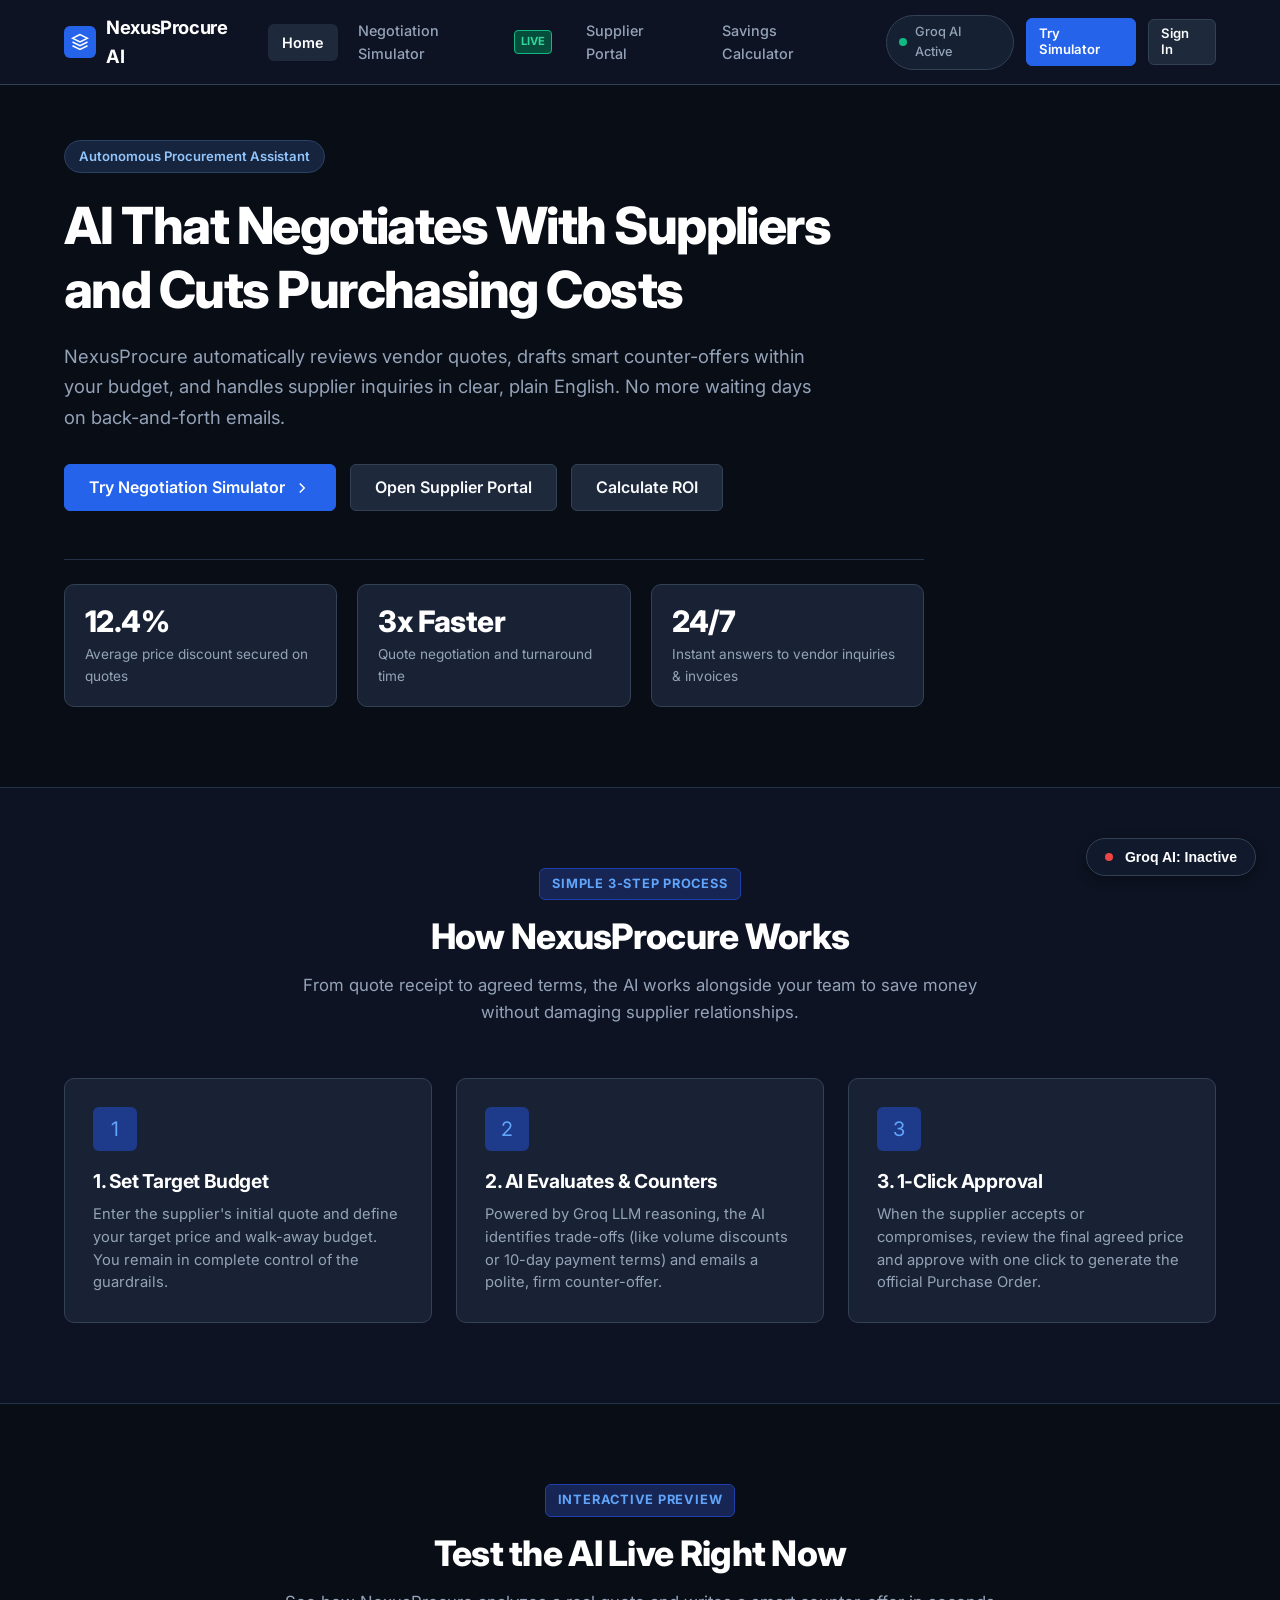
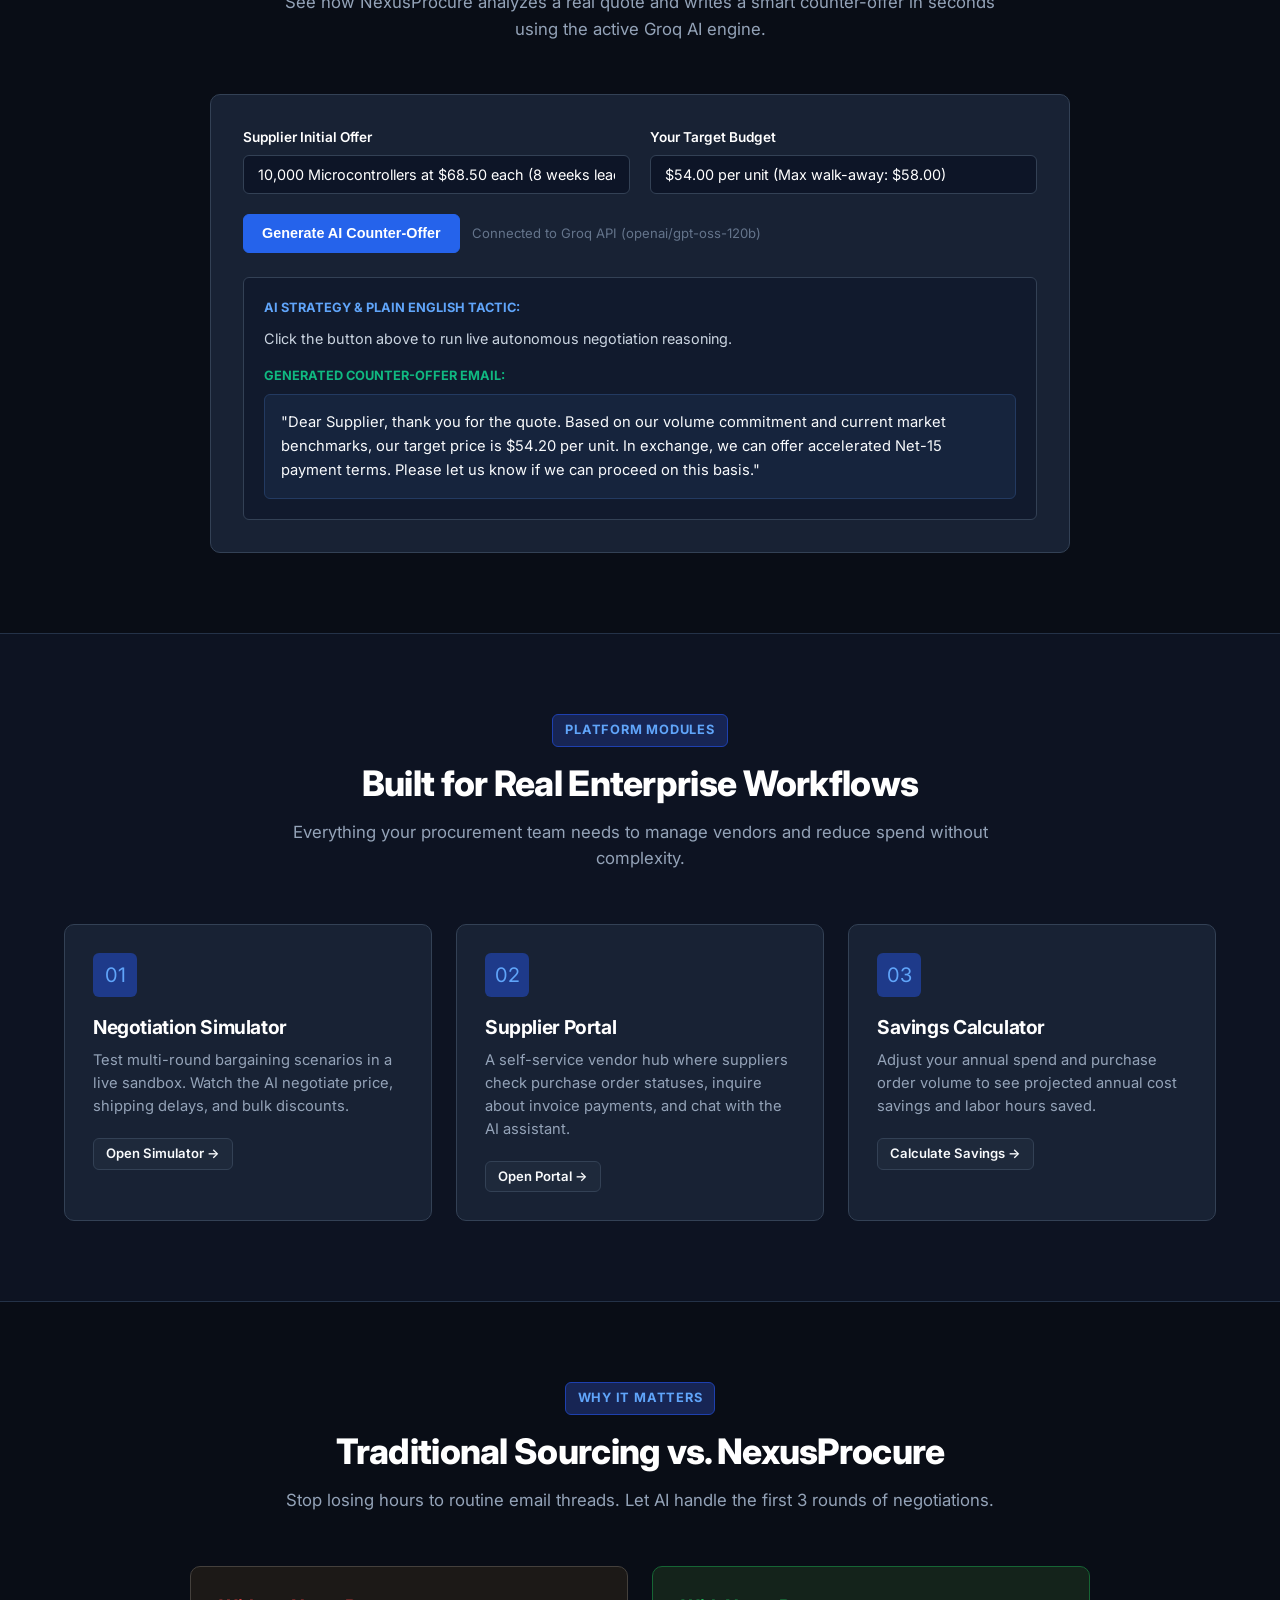
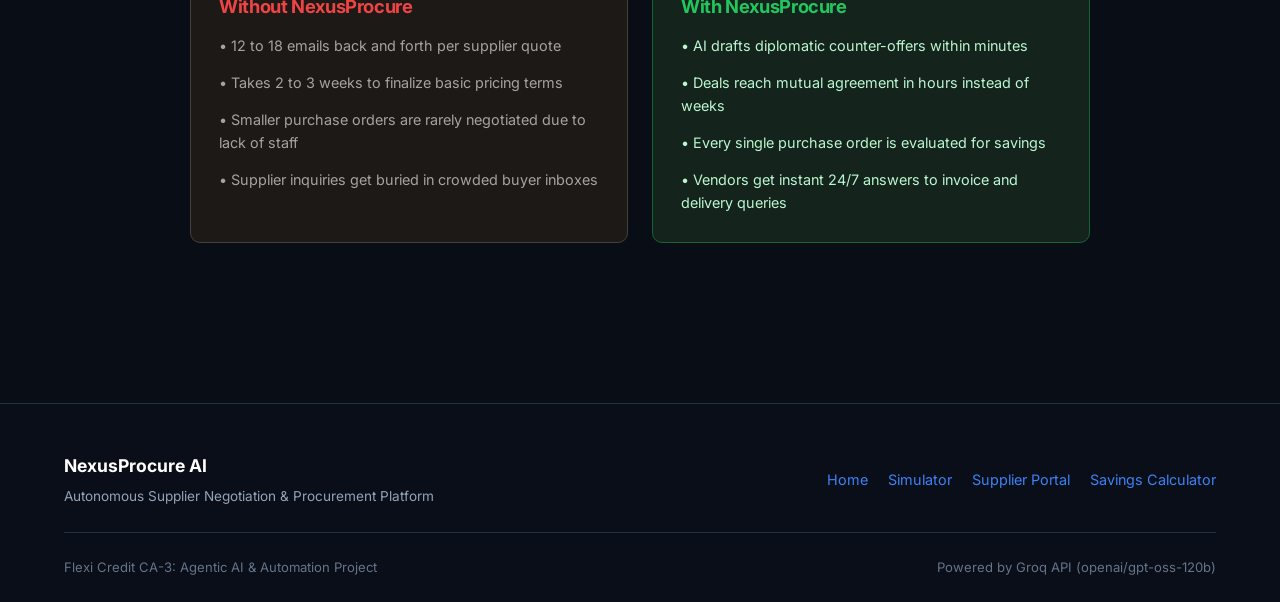
==== commit dd6d6ab2: "feat: simplify UI, remove gradients and emojis, integrate Groq LLM and add JWT authentication" ====
--- a/index.html
+++ b/index.html
@@ -1,1038 +1,336 @@
 <!DOCTYPE html>
 <html lang="en">
 <head>
-  <meta charset="UTF-8">
-  <meta name="viewport" content="width=device-width, initial-scale=1.0">
-  <title>NexusProcure AI — Autonomous AI Agent for Global Supplier Communication & Negotiation</title>
-  <meta name="description" content="Empower your enterprise procurement with NexusProcure AI. Autonomous AI agents that negotiate RFQs, resolve delivery disruptions, audit invoice discrepancies, and coordinate suppliers 24/7 across 40+ languages.">
-  <meta name="keywords" content="AI procurement agent, autonomous supplier communication, RFQ negotiation AI, 3-way match automation, supply chain AI, SAP ERP integration, vendor portal AI">
-  
-  <!-- Open Graph -->
-  <meta property="og:title" content="NexusProcure AI — Autonomous AI Agent for Supplier Communication">
-  <meta property="og:description" content="Negotiate RFQs, resolve logistics delays, and reconcile invoices 24/7 with autonomous enterprise AI agents.">
-  <meta property="og:type" content="website">
-  <meta property="og:image" content="assets/hero-visual.jpg">
-
-  <!-- Favicon -->
-  <link rel="icon" type="image/svg+xml" href="data:image/svg+xml,<svg xmlns='http://www.w3.org/2000/svg' viewBox='0 0 24 24' fill='none' stroke='%2300f2fe' stroke-width='2'><polygon points='12 2 2 7 12 12 22 7 12 2'/><polyline points='2 17 12 22 22 17'/><polyline points='2 12 12 17 22 12'/></svg>">
-
-  <!-- Stylesheet -->
-  <link rel="stylesheet" href="styles/main.css">
+ <meta charset="UTF-8">
+ <meta name="viewport" content="width=device-width, initial-scale=1.0">
+ <title>NexusProcure AI - Autonomous Supplier Negotiation & Procurement Assistant</title>
+ <meta name="description" content="AI that automatically reviews supplier quotes, negotiates better prices, and answers vendor questions 24/7.">
+ <link rel="stylesheet" href="styles/main.css">
+ <link rel="icon" type="image/svg+xml" href="data:image/svg+xml,<svg xmlns='http://www.w3.org/2000/svg' viewBox='0 0 24 24' fill='none' stroke='%232563eb' stroke-width='2'><polygon points='12 2 2 7 12 12 22 7 12 2'/><polyline points='2 17 12 22 22 17'/><polyline points='2 12 12 17 22 12'/></svg>">
 </head>
 <body>
 
-  <!-- Ambient Glowing Background Elements -->
-  <div class="bg-ambient-orb ambient-orb-1"></div>
-  <div class="bg-ambient-orb ambient-orb-2"></div>
-  <div class="bg-ambient-orb ambient-orb-3"></div>
-  <div class="bg-grid-overlay"></div>
-
-  <!-- ==========================================================================
-       Navigation Bar
-       ========================================================================== -->
-  <nav class="site-nav" id="site-nav">
-    <div class="container nav-content">
-      <a href="index.html" class="nav-brand">
-        <div class="brand-icon-wrapper">
-          <svg viewBox="0 0 24 24" fill="none" stroke="currentColor" stroke-width="2">
-            <path d="M12 2L2 7l10 5 10-5-10-5zM2 17l10 5 10-5M2 12l10 5 10-5" />
-          </svg>
-        </div>
-        <span>Nexus<span class="text-gradient">Procure</span> AI</span>
-      </a>
-
-      <ul class="nav-links" id="nav-links">
-        <li><a href="index.html" class="nav-link active-page">Home</a></li>
-        <li><a href="simulator.html" class="nav-link has-badge">Live Simulator <span class="nav-badge-live">Live</span></a></li>
-        <li><a href="capabilities.html" class="nav-link">Capabilities</a></li>
-        <li><a href="portal.html" class="nav-link">Supplier Portal</a></li>
-        <li><a href="calculator.html" class="nav-link">ROI Calculator</a></li>
-        <li><a href="integrations.html" class="nav-link">Integrations</a></li>
-        <li><a href="security.html" class="nav-link">Security & Trust</a></li>
-      </ul>
-
-      <div class="nav-right">
-        <div class="status-pill">
-          <div class="radar-dot"></div>
-          <span>1,842 Active Agents</span>
-        </div>
-        <a href="demo.html" class="btn btn-primary btn-sm" id="nav-book-demo">
-          <span>Book Demo</span>
-          <svg viewBox="0 0 24 24" fill="none" stroke="currentColor" stroke-width="2">
-            <path d="M5 12h14M12 5l7 7-7 7"/>
-          </svg>
-        </a>
-        <button class="mobile-menu-btn" id="mobile-menu-btn" aria-label="Toggle menu">
-          <svg width="24" height="24" viewBox="0 0 24 24" fill="none" stroke="currentColor" stroke-width="2">
-            <line x1="3" y1="12" x2="21" y2="12"></line>
-            <line x1="3" y1="6" x2="21" y2="6"></line>
-            <line x1="3" y1="18" x2="21" y2="18"></line>
-          </svg>
-        </button>
-      </div>
-    </div>
-  </nav>
-
-  <!-- ==========================================================================
-       Hero Section
-       ========================================================================== -->
-  <header class="hero-section" id="hero">
-    <div class="container hero-content-grid">
-      <div class="hero-text-col">
-        <div class="hero-badge-pill">
-          <span class="badge-sparkle">✨</span>
-          <span>Next-Gen Enterprise Procurement Agent v3.4</span>
-        </div>
-
-        <h1 class="hero-title">
-          Autonomous AI Agent for <span class="text-gradient">Global Supplier</span> Communications
-        </h1>
-
-        <p class="hero-description">
-          Eliminate manual email chasing, tedious RFQ negotiations, and billing disputes. NexusProcure AI autonomously engages suppliers across Email, EDI, WhatsApp, and Portals — negotiating terms, resolving delays, and synchronizing with your ERP in real time.
-        </p>
-
-        <div class="hero-cta-group">
-          <a href="simulator.html" class="btn btn-primary" id="hero-btn-simulator">
-            <span>Test Live Agent Simulator</span>
-            <svg viewBox="0 0 24 24" fill="none" stroke="currentColor" stroke-width="2">
-              <polygon points="5 3 19 12 5 21 5 3"></polygon>
-            </svg>
-          </a>
-          <a href="calculator.html" class="btn btn-secondary" id="hero-btn-calc">
-            <span>Calculate ROI</span>
-          </a>
-          <a href="demo.html" class="btn btn-glow-purple" id="hero-btn-demo">
-            <span>Schedule Demo</span>
-          </a>
-        </div>
-
-        <div class="hero-kpis">
-          <div class="kpi-item">
-            <h4 class="stat-counter text-gradient-cyan" data-target="4.2" data-prefix="$" data-suffix="M+">$4.2M+</h4>
-            <p>Avg. Annual Direct Spend Savings</p>
-          </div>
-          <div class="kpi-item">
-            <h4 class="stat-counter text-gradient-purple" data-target="72" data-prefix="-" data-suffix="%">-72%</h4>
-            <p>PO & RFQ Cycle Time Reduction</p>
-          </div>
-          <div class="kpi-item">
-            <h4 class="stat-counter text-gradient-emerald" data-target="40" data-prefix="" data-suffix="+">40+</h4>
-            <p>Native Languages & Nuances Supported</p>
-          </div>
-        </div>
-      </div>
-
-      <div class="hero-media-wrapper">
-        <div class="hero-card-container">
-          <img src="assets/hero-visual.jpg" alt="Autonomous AI Supplier Communication Network visualization showing global factories, live logistics telemetry, and automated price negotiations" class="hero-image" id="hero-main-img">
-
-          <!-- Floating HUD Pills -->
-          <div class="hud-chip hud-top-right">
-            <div class="hud-icon-box emerald">
-              <svg width="20" height="20" viewBox="0 0 24 24" fill="none" stroke="currentColor" stroke-width="2">
-                <polyline points="20 6 9 17 4 12"></polyline>
-              </svg>
-            </div>
-            <div>
-              <div class="hud-text-sm">Autonomous Resolution</div>
-              <div class="hud-text-bold">$4.8M Saved This Qtr</div>
-            </div>
-          </div>
-
-          <div class="hud-chip hud-bottom-left">
-            <div class="hud-text-sm">Response Telemetry</div>
-            <div class="hud-text-bold">1.4s Avg • 99.4% Match</div>
-            <div style="font-size: 0.75rem; color: var(--emerald-400); margin-top: 4px;">● SAP S/4HANA Synced</div>
-          </div>
-        </div>
-      </div>
-    </div>
-  </header>
-
-  <!-- ==========================================================================
-       Enterprise Client Logos Bar
-       ========================================================================== -->
-  <section class="clients-bar">
-    <div class="container">
-      <p>Trusted by Global Procurement & Supply Chain Leaders</p>
-      <div class="logos-slider">
-        <div class="client-brand">⚡ SIEMENS SCM</div>
-        <div class="client-brand">🌐 MAERSK LOGISTICS</div>
-        <div class="client-brand">⚙️ BOSCH MOBILITY</div>
-        <div class="client-brand">📦 SCHNEIDER GLOBAL</div>
-        <div class="client-brand">🔬 PFIZER HEALTHCARE</div>
-        <div class="client-brand">🏭 FOXCONN TECH</div>
-      </div>
-    </div>
-  </section>
-
-  <!-- ==========================================================================
-       Interactive AI Agent Simulator (The Centerpiece)
-       ========================================================================== -->
-  <section class="simulator-section section-spacing" id="simulator">
-    <div class="container">
-      <div class="section-header">
-        <span class="section-tag">Interactive Demo Engine</span>
-        <h2 class="section-title">Experience the AI Agent in Action</h2>
-        <p class="section-subtitle">
-          Observe how NexusProcure AI evaluates commercial terms, checks internal ERP policies, and conducts multi-turn supplier negotiations in real time. Switch scenarios or type your own counter-response!
-        </p>
-      </div>
-
-      <div class="simulator-wrapper">
-        <!-- Simulator Top Telemetry Bar -->
-        <div class="sim-topbar">
-          <div class="sim-topbar-left">
-            <div class="window-dots">
-              <div class="window-dot dot-red"></div>
-              <div class="window-dot dot-yellow"></div>
-              <div class="window-dot dot-green"></div>
-            </div>
-            <div class="sim-title-group">
-              <span style="font-weight: 700; font-size: 0.95rem;">Nexus Agent Console</span>
-              <span class="sim-badge">v3.4 Production Neural Node</span>
-            </div>
-          </div>
-
-          <div class="sim-topbar-right">
-            <div class="telemetry-item">
-              <span>ERP Sync:</span>
-              <span class="telemetry-val text-gradient-cyan">SAP S/4HANA Connected</span>
-            </div>
-            <div class="telemetry-item">
-              <span>Model Latency:</span>
-              <span class="telemetry-val">180ms</span>
-            </div>
-          </div>
-        </div>
-
-        <!-- Scenario Selector Tabs -->
-        <div class="scenario-selector" id="scenario-tabs">
-          <button class="scenario-tab active" data-scenario="rfq" id="tab-rfq">
-            <span class="scenario-icon">💰</span>
-            <span>1. Price & Volume RFQ</span>
-          </button>
-          <button class="scenario-tab" data-scenario="delay" id="tab-delay">
-            <span class="scenario-icon">🚢</span>
-            <span>2. Critical Delay Mitigation</span>
-          </button>
-          <button class="scenario-tab" data-scenario="discrepancy" id="tab-discrepancy">
-            <span class="scenario-icon">⚖️</span>
-            <span>3. 3-Way Match Dispute</span>
-          </button>
-          <button class="scenario-tab" data-scenario="multilingual" id="tab-multilingual">
-            <span class="scenario-icon">🌐</span>
-            <span>4. Cross-Border (Japanese)</span>
-          </button>
-        </div>
-
-        <!-- Simulator Viewport: Split Screen (Cognitive Thought Stream vs Live Chat) -->
-        <div class="sim-viewport">
-          
-          <!-- Left Pane: AI Cognitive Reasoning & Guardrails -->
-          <div class="sim-cognitive-pane">
-            <div class="pane-heading">
-              <h4>
-                <svg width="18" height="18" viewBox="0 0 24 24" fill="none" stroke="currentColor" stroke-width="2">
-                  <path d="M12 2a10 10 0 1 0 10 10H12V2z"></path>
-                  <path d="M12 2a10 10 0 0 1 10 10h-10V2z"></path>
-                </svg>
-                <span>AI Cognitive Stream</span>
-              </h4>
-              <span class="nav-badge-live">Real-time</span>
-            </div>
-
-            <!-- Confidence Bar -->
-            <div class="confidence-meter-box">
-              <div class="confidence-header">
-                <span>Model Decision Confidence</span>
-                <span id="sim-confidence-val" style="color: var(--cyan-400); font-weight: 700;">98.4%</span>
-              </div>
-              <div class="confidence-bar">
-                <div class="confidence-progress" id="sim-confidence-progress"></div>
-              </div>
-            </div>
-
-            <!-- Scrollable Cognitive Thought Logs -->
-            <div class="cognitive-stream" id="sim-cognitive-stream">
-              <!-- Dynamically populated by agent-simulator.js -->
-            </div>
-
-            <!-- Autonomy Level Controller -->
-            <div class="autonomy-control-box">
-              <div class="autonomy-header">
-                <span>Autonomy Guardrail:</span>
-                <span class="autonomy-badge" id="autonomy-badge">Level 4: Full Autonomous Execution</span>
-              </div>
-              <input type="range" min="1" max="4" value="4" class="autonomy-slider" id="autonomy-slider">
-              <div class="autonomy-desc">
-                Adjusts agent authority: from human co-pilot approval to zero-touch autonomous contract binding.
-              </div>
-            </div>
-          </div>
-
-          <!-- Right Pane: Live Supplier Communication Window -->
-          <div class="sim-chat-pane">
-            <!-- Channel Header -->
-            <div class="chat-channel-bar">
-              <div class="vendor-info">
-                <div class="vendor-avatar" id="sim-vendor-avatar">AM</div>
-                <div>
-                  <div class="vendor-name" id="sim-vendor-name">Apex Micro-Electronics GmbH</div>
-                  <div class="vendor-context" id="sim-vendor-context">Klaus Richter • Channel: Email / Coupa API</div>
-                </div>
-              </div>
-              <div class="channel-tag" id="sim-channel-tag">
-                <span>✉️</span>
-                <span>Email Thread</span>
-              </div>
-            </div>
-
-            <!-- Message Thread Scroll -->
-            <div class="chat-messages-scroll" id="sim-chat-messages">
-              <!-- Dynamically populated by agent-simulator.js -->
-            </div>
-
-            <!-- Typing indicator -->
-            <div class="typing-bubble" id="sim-typing-indicator">
-              <div class="typing-dot"></div>
-              <div class="typing-dot"></div>
-              <div class="typing-dot"></div>
-            </div>
-
-            <!-- Simulator Input Area -->
-            <div class="sim-chat-input-bar">
-              <div class="quick-prompts-bar" id="quick-prompts-bar">
-                <!-- Dynamically populated chips -->
-              </div>
-              <div class="input-form-wrapper">
-                <input 
-                  type="text" 
-                  class="sim-input-field" 
-                  id="sim-input-field" 
-                  placeholder="Type a supplier counter-offer (e.g. 'Can you offer Net 15 terms?', 'We agree to $54.50')..."
-                  autocomplete="off"
-                >
-                <button type="button" class="btn-send-sim" id="sim-send-btn">
-                  <span>Send</span>
-                  <svg width="16" height="16" viewBox="0 0 24 24" fill="none" stroke="currentColor" stroke-width="2">
-                    <line x1="22" y1="2" x2="11" y2="13"></line>
-                    <polygon points="22 2 15 22 11 13 2 9 22 2"></polygon>
-                  </svg>
-                </button>
-              </div>
-            </div>
-
-          </div>
-        </div>
-      </div>
-    </div>
-  </section>
-
-  <!-- ==========================================================================
-       How It Works (Autonomous 4-Step Pipeline)
-       ========================================================================== -->
-  <section class="pipeline-section section-spacing" id="pipeline">
-    <div class="container">
-      <div class="section-header">
-        <span class="section-tag purple">Engine Architecture</span>
-        <h2 class="section-title">How the Autonomous Agent Operates</h2>
-        <p class="section-subtitle">
-          Built on enterprise-grade LLM architectures, fine-tuned on multi-million commercial contracts, and anchored by deterministic policy guardrails.
-        </p>
-      </div>
-
-      <div class="pipeline-grid">
-        <div class="pipeline-card">
-          <div class="step-num-pill">01</div>
-          <h3>Omnichannel Ingestion</h3>
-          <p>
-            Ingests inbound inquiries, RFQ responses, and shipping notices across Email, EDI 850/810, WhatsApp Business, and Supplier Web Portals.
-          </p>
-          <div class="pipeline-meta-tag">OCR • PDF Extraction • EDI Parsing</div>
-        </div>
-
-        <div class="pipeline-card">
-          <div class="step-num-pill">02</div>
-          <h3>Contract & Policy Audit</h3>
-          <p>
-            Cross-references master service agreements (MSAs), historical spot pricing in SAP, spend authority matrices, and commodity indices in milliseconds.
-          </p>
-          <div class="pipeline-meta-tag">BATNA Matrix • Surcharge Caps • Tariffs</div>
-        </div>
-
-        <div class="pipeline-card">
-          <div class="step-num-pill">03</div>
-          <h3>Semantic Multi-Turn Negotiation</h3>
-          <p>
-            Formulates context-aware counter-offers, trade credit terms, volume commitments, and delivery schedules tailored to each vendor's cultural context.
-          </p>
-          <div class="pipeline-meta-tag">40+ Languages • Tone Calibration</div>
-        </div>
-
-        <div class="pipeline-card">
-          <div class="step-num-pill">04</div>
-          <h3>ERP Sync & Execution</h3>
-          <p>
-            Once consensus is reached, the agent writes directly to SAP, Coupa, or NetSuite, generating signed PO addendums and releasing payment holds.
-          </p>
-          <div class="pipeline-meta-tag">Automated PO Dispatch • 100% Audit Log</div>
-        </div>
-      </div>
-    </div>
-  </section>
-
-  <!-- ==========================================================================
-       Capabilities Bento Grid
-       ========================================================================== */
-  -->
-  <section class="capabilities-section section-spacing" id="capabilities">
-    <div class="container">
-      <div class="section-header">
-        <span class="section-tag">Core Capabilities</span>
-        <h2 class="section-title">Engineered for High-Stakes Supply Chains</h2>
-        <p class="section-subtitle">
-          From micro-discrepancies in freight bills to million-dollar annual contract renewals, NexusProcure AI handles the full supplier communication lifecycle.
-        </p>
-      </div>
-
-      <div class="bento-grid">
-        <!-- Card 1: Autonomous Negotiation (Span 2) -->
-        <div class="bento-card col-span-2">
-          <div class="bento-icon-wrapper cyan">
-            <svg viewBox="0 0 24 24" fill="none" stroke="currentColor" stroke-width="2">
-              <path d="M17 21v-2a4 4 0 0 0-4-4H5a4 4 0 0 0-4 4v2"></path>
-              <circle cx="9" cy="7" r="4"></circle>
-              <path d="M23 21v-2a4 4 0 0 0-3-3.87"></path>
-              <path d="M16 3.13a4 4 0 0 1 0 7.75"></path>
-            </svg>
-          </div>
-          <h3>Autonomous RFQ & Price Negotiation Engine</h3>
-          <p>
-            Replaces back-and-forth email games with algorithmic BATNA (Best Alternative to a Negotiated Agreement) optimization. Dynamically trades early payment discounts, volume packaging, and multi-quarter commitments to secure optimal margins.
-          </p>
-          <div class="visual-chip-list">
-            <span class="visual-chip">Dynamic Discount Optimization</span>
-            <span class="visual-chip">Multi-Tier Volume Commitments</span>
-            <span class="visual-chip">Spot-to-Contract Indexing</span>
-            <span class="visual-chip">Vendor Scorecard Calibration</span>
-          </div>
-        </div>
-
-        <!-- Card 2: 3-Way Match Dispute Shield -->
-        <div class="bento-card">
-          <div class="bento-icon-wrapper emerald">
-            <svg viewBox="0 0 24 24" fill="none" stroke="currentColor" stroke-width="2">
-              <path d="M14 2H6a2 2 0 0 0-2 2v16a2 2 0 0 0 2 2h12a2 2 0 0 0 2-2V8z"></path>
-              <polyline points="14 2 14 8 20 8"></polyline>
-              <line x1="16" y1="13" x2="8" y2="13"></line>
-              <line x1="16" y1="17" x2="8" y2="17"></line>
-              <polyline points="10 9 9 9 8 9"></polyline>
-            </svg>
-          </div>
-          <h3>3-Way Match & Discrepancy Shield</h3>
-          <p>
-            Flags price crept lines, phantom freight surcharges, and quantity mismatches between PO, receiving dock slip, and invoice before payments leave your treasury.
-          </p>
-          <div class="mini-audit-box">
-            <div class="audit-row"><span>PO Unit Price:</span><span>$54.20</span></div>
-            <div class="audit-row"><span>Billed Price:</span><span class="audit-flag">$62.10 (+$7.90)</span></div>
-            <div class="audit-row"><span>Agent Resolution:</span><span class="audit-match">Credit Memo Issued ($15,800)</span></div>
-          </div>
-        </div>
-
-        <!-- Card 3: Proactive Delay Forecaster -->
-        <div class="bento-card">
-          <div class="bento-icon-wrapper">
-            <svg viewBox="0 0 24 24" fill="none" stroke="currentColor" stroke-width="2">
-              <circle cx="12" cy="12" r="10"></circle>
-              <polyline points="12 6 12 12 14 14"></polyline>
-            </svg>
-          </div>
-          <h3>Proactive Disruption Shield</h3>
-          <p>
-            Monitors real-time port telemetry, geopolitical trade bottlenecks, and AIS vessel tracking to predict shipment delays before suppliers even send an email.
-          </p>
-          <div class="visual-chip-list">
-            <span class="visual-chip">Port Congestion Alerts</span>
-            <span class="visual-chip">Automated Split-Shipment</span>
-            <span class="visual-chip">Buffer Stock Drawdown</span>
-          </div>
-        </div>
-
-        <!-- Card 4: Multi-Lingual Cultural Etiquette (Span 2) -->
-        <div class="bento-card col-span-2">
-          <div class="bento-icon-wrapper cyan">
-            <svg viewBox="0 0 24 24" fill="none" stroke="currentColor" stroke-width="2">
-              <circle cx="12" cy="12" r="10"></circle>
-              <line x1="2" y1="12" x2="22" y2="12"></line>
-              <path d="M12 2a15.3 15.3 0 0 1 4 10 15.3 15.3 0 0 1-4 10 15.3 15.3 0 0 1-4-10 15.3 15.3 0 0 1 4-10z"></path>
-            </svg>
-          </div>
-          <h3>Native Multi-Lingual & Cross-Cultural Negotiation</h3>
-          <p>
-            Communicate naturally with suppliers in Tokyo, Stuttgart, Shenzhen, or Querétaro. NexusProcure preserves deep cultural business etiquette (e.g. Japanese Keigo, German formal industrial protocols) while maintaining English telemetry in your ERP.
-          </p>
-          <div class="visual-chip-list">
-            <span class="visual-chip">40+ Languages Supported</span>
-            <span class="visual-chip">Dual-Language ERP Sync</span>
-            <span class="visual-chip">Culturally Nuanced Politeness</span>
-            <span class="visual-chip">Jurisdiction Contract Translation</span>
-          </div>
-        </div>
-      </div>
-    </div>
-  </section>
-
-  <!-- ==========================================================================
-       Dual Perspective Switcher: Buyer Dashboard vs Supplier Experience
-       ========================================================================== -->
-  <section class="perspective-section section-spacing" id="dual-experience">
-    <div class="container">
-      <div class="section-header">
-        <span class="section-tag emerald">Unified Ecosystem</span>
-        <h2 class="section-title">Built for Buyers. Loved by Suppliers.</h2>
-        <p class="section-subtitle">
-          Most supplier portals suffer from 80% vendor abandonment because of complex logins and clunky software. See how NexusProcure delivers a zero-friction experience for both sides.
-        </p>
-      </div>
-
-      <div class="perspective-toggle-wrapper">
-        <button class="perspective-pill active" data-view="buyer" id="toggle-buyer-view">
-          💼 Buyer Operations Center
-        </button>
-        <button class="perspective-pill" data-view="supplier" id="toggle-supplier-view">
-          🚀 Zero-Friction Supplier Experience
-        </button>
-      </div>
-
-      <div class="perspective-display-frame">
-        <!-- View 1: Buyer Dashboard -->
-        <div class="perspective-view active" id="view-buyer">
-          <div class="dashboard-mockup-grid">
-            <div class="dash-sidebar">
-              <div class="dash-nav-item active">📊 Autonomous Cockpit</div>
-              <div class="dash-nav-item">💬 Active Negotiations (28)</div>
-              <div class="dash-nav-item">⚠️ Pending Human Approvals (2)</div>
-              <div class="dash-nav-item">📑 3-Way Match Audits</div>
-              <div class="dash-nav-item">⚙️ Agent Guardrail Config</div>
-            </div>
-
-            <div class="dash-main-pane">
-              <div class="dash-metric-cards">
-                <div class="dash-metric-box">
-                  <span>Direct Savings MTD</span>
-                  <h4 class="text-gradient-cyan">$842,900</h4>
-                  <div class="trend">↑ +14.2% vs target</div>
-                </div>
-                <div class="dash-metric-box">
-                  <span>Auto-Negotiated POs</span>
-                  <h4 class="text-gradient-purple">1,492</h4>
-                  <div class="trend">94.8% without human escalation</div>
-                </div>
-                <div class="dash-metric-box">
-                  <span>Disputes Resolved</span>
-                  <h4 class="text-gradient-emerald">184</h4>
-                  <div class="trend">Avg. resolution: 24 mins</div>
-                </div>
-              </div>
-
-              <div class="dash-table-box">
-                <div class="dash-table-header">
-                  <span>Live Autonomous Communications</span>
-                  <span class="nav-badge-live">Live ERP Feed</span>
-                </div>
-                <div class="dash-table-row">
-                  <div><strong>PO #84920</strong> • Apex Micro</div>
-                  <div>Price RFQ ($54.20/ea)</div>
-                  <div><span class="status-badge completed">Consensus Locked</span></div>
-                  <div style="font-family: var(--font-mono); color: var(--emerald-400);">+$42,100 Saved</div>
-                </div>
-                <div class="dash-table-row">
-                  <div><strong>PO #77102</strong> • TransOcean Freight</div>
-                  <div>Rotterdam Port Congestion</div>
-                  <div><span class="status-badge in-progress">Split-Air Transit</span></div>
-                  <div style="font-family: var(--font-mono); color: var(--cyan-400);">Buffer Intact</div>
-                </div>
-                <div class="dash-table-row">
-                  <div><strong>INV #9921</strong> • Krupp Bearings</div>
-                  <div>Alloy Surcharge S-Cap</div>
-                  <div><span class="status-badge completed">Credit Memo Issued</span></div>
-                  <div style="font-family: var(--font-mono); color: var(--emerald-400);">$10,342 Reclaimed</div>
-                </div>
-              </div>
-            </div>
-          </div>
-        </div>
-
-        <!-- View 2: Supplier Experience -->
-        <div class="perspective-view" id="view-supplier">
-          <div class="supplier-portal-preview">
-            <div class="vendor-magic-banner">
-              <span>✨</span>
-              <span><strong>Zero Friction:</strong> No password required. Suppliers reply directly via Email, WhatsApp, or instant Magic-Link.</span>
-            </div>
-
-            <div class="portal-action-card">
-              <div class="portal-action-header">
-                <div>
-                  <h4 style="font-size: 1.05rem;">Request for Quotation #RFQ-2026-881</h4>
-                  <p style="font-size: 0.8rem; color: var(--text-muted);">From: Global Manufacturing Corp (via NexusProcure Agent)</p>
-                </div>
-                <span class="status-badge in-progress">Action Requested</span>
-              </div>
-              <p style="font-size: 0.88rem; margin-bottom: 14px; color: var(--text-main);">
-                "Hello Klaus. We can commit to 25,000 units across Q3/Q4 with 2% 10 Net 30 accelerated payment terms if target price of $54.20/unit is confirmed."
-              </p>
-              <div style="display: flex; gap: 10px; flex-wrap: wrap;">
-                <button class="btn btn-primary btn-sm">Accept & Generate PO</button>
-                <button class="btn btn-secondary btn-sm">Counter-Offer Terms</button>
-                <button class="btn btn-secondary btn-sm">Upload Spec Sheet</button>
-              </div>
-            </div>
-
-            <div class="portal-action-card" style="margin-bottom: 0;">
-              <div class="portal-action-header">
-                <div>
-                  <h4 style="font-size: 1.05rem;">Invoice 3-Way Match Reconciliation</h4>
-                  <p style="font-size: 0.8rem; color: var(--text-muted);">Invoice #INV-9821 vs PO-4401</p>
-                </div>
-                <span class="status-badge completed">Audited</span>
-              </div>
-              <p style="font-size: 0.84rem; color: var(--text-muted);">
-                "Discrepancy of $10,342 detected based on contracted MSA alloy cap. Upload credit memo here to release $132,458 disbursement within 24 hours."
-              </p>
-              <button class="btn btn-glow-purple btn-sm" style="margin-top: 10px;">Drop Credit Memo PDF</button>
-            </div>
-          </div>
-        </div>
-      </div>
-    </div>
-  </section>
-
-  <!-- ==========================================================================
-       Interactive ROI Calculator
-       ========================================================================== -->
-  <section class="roi-section section-spacing" id="calculator">
-    <div class="container">
-      <div class="section-header">
-        <span class="section-tag purple">Business Value</span>
-        <h2 class="section-title">Calculate Your Procurement Savings</h2>
-        <p class="section-subtitle">
-          Estimate the direct spend savings, reclaimed buyer hours, and payback velocity when deploying NexusProcure AI across your supplier base.
-        </p>
-      </div>
-
-      <div class="roi-card-wrapper">
-        <!-- Sliders Pane -->
-        <div class="roi-inputs-pane">
-          <div class="slider-group">
-            <div class="slider-header">
-              <span class="slider-label">Annual Direct Procurement Spend</span>
-              <span class="slider-value-display" id="calc-spend-val">$50M</span>
-            </div>
-            <input type="range" min="10" max="500" step="5" value="50" class="styled-range" id="calc-spend">
-            <div style="display: flex; justify-content: space-between; font-size: 0.75rem; color: var(--text-dim);">
-              <span>$10M</span>
-              <span>$250M</span>
-              <span>$500M+</span>
-            </div>
-          </div>
-
-          <div class="slider-group">
-            <div class="slider-header">
-              <span class="slider-label">Active Suppliers Managed</span>
-              <span class="slider-value-display" id="calc-suppliers-val">450 Vendors</span>
-            </div>
-            <input type="range" min="50" max="2500" step="25" value="450" class="styled-range" id="calc-suppliers">
-            <div style="display: flex; justify-content: space-between; font-size: 0.75rem; color: var(--text-dim);">
-              <span>50</span>
-              <span>1,250</span>
-              <span>2,500+</span>
-            </div>
-          </div>
-
-          <div class="slider-group">
-            <div class="slider-header">
-              <span class="slider-label">Procurement & Sourcing FTEs</span>
-              <span class="slider-value-display" id="calc-team-val">15 FTEs</span>
-            </div>
-            <input type="range" min="3" max="100" step="1" value="15" class="styled-range" id="calc-team">
-            <div style="display: flex; justify-content: space-between; font-size: 0.75rem; color: var(--text-dim);">
-              <span>3</span>
-              <span>50</span>
-              <span>100 FTEs</span>
-            </div>
-          </div>
-        </div>
-
-        <!-- Calculated Results Pane -->
-        <div class="roi-results-pane">
-          <div class="savings-highlight">
-            <span class="savings-label">Estimated Annual Value Delivered</span>
-            <div class="savings-large-number" id="calc-out-savings">$2.36M / yr</div>
-            <p style="font-size: 0.85rem; color: var(--text-muted);">
-              Calculated via autonomous BATNA negotiation concessions, surcharge leak prevention, and reclaimed administrative capacity.
-            </p>
-          </div>
-
-          <div class="results-metrics-grid">
-            <div class="result-metric-card">
-              <div class="result-metric-val" id="calc-out-hours">20,400 hrs</div>
-              <div class="result-metric-label">Buyer Hours Reclaimed / yr</div>
-            </div>
-            <div class="result-metric-card">
-              <div class="result-metric-val" id="calc-out-cycle">-74%</div>
-              <div class="result-metric-label">RFQ-to-PO Cycle Time</div>
-            </div>
-            <div class="result-metric-card">
-              <div class="result-metric-val" id="calc-out-payback">38 Days</div>
-              <div class="result-metric-label">Estimated Payback Period</div>
-            </div>
-            <div class="result-metric-card">
-              <div class="result-metric-val">100%</div>
-              <div class="result-metric-label">Audit-Proof Compliance</div>
-            </div>
-          </div>
-
-          <button class="btn btn-primary trigger-demo-modal" style="width: 100%;">
-            <span>Unlock Your Enterprise Business Case</span>
-            <svg viewBox="0 0 24 24" fill="none" stroke="currentColor" stroke-width="2">
-              <path d="M5 12h14M12 5l7 7-7 7"/>
-            </svg>
-          </button>
-        </div>
-      </div>
-    </div>
-  </section>
-
-  <!-- ==========================================================================
-       Integrations Ecosystem
-       ========================================================================== -->
-  <section class="integrations-section section-spacing" id="integrations">
-    <div class="container">
-      <div class="section-header">
-        <span class="section-tag">Seamless Architecture</span>
-        <h2 class="section-title">Plugs Directly Into Your Existing Stack</h2>
-        <p class="section-subtitle">
-          No painful migrations. NexusProcure AI functions as an intelligent autonomous layer on top of your existing ERPs, communication tools, and EDI gateways.
-        </p>
-      </div>
-
-      <div class="integrations-grid">
-        <div class="integration-card">
-          <div class="integration-logo-badge">SAP</div>
-          <div class="integration-details">
-            <h4>SAP S/4HANA & ECC</h4>
-            <p>BAPI / OData two-way PO sync</p>
-          </div>
-        </div>
-
-        <div class="integration-card">
-          <div class="integration-logo-badge">COUPA</div>
-          <div class="integration-details">
-            <h4>Coupa Procurement</h4>
-            <p>Automated RFQ & 3-way match</p>
-          </div>
-        </div>
-
-        <div class="integration-card">
-          <div class="integration-logo-badge">ORCL</div>
-          <div class="integration-details">
-            <h4>Oracle Cloud SCM</h4>
-            <p>Real-time order line tracking</p>
-          </div>
-        </div>
-
-        <div class="integration-card">
-          <div class="integration-logo-badge">NET</div>
-          <div class="integration-details">
-            <h4>NetSuite ERP</h4>
-            <p>Vendor bill & item fulfillment</p>
-          </div>
-        </div>
-
-        <div class="integration-card">
-          <div class="integration-logo-badge">EDI</div>
-          <div class="integration-details">
-            <h4>EDI 850 / 810 / 855</h4>
-            <p>Automated ANSI X12 & EDIFACT</p>
-          </div>
-        </div>
-
-        <div class="integration-card">
-          <div class="integration-logo-badge">MAIL</div>
-          <div class="integration-details">
-            <h4>Gmail & MS Outlook</h4>
-            <p>Autonomous inbox agent handling</p>
-          </div>
-        </div>
-
-        <div class="integration-card">
-          <div class="integration-logo-badge">WA</div>
-          <div class="integration-details">
-            <h4>WhatsApp Business</h4>
-            <p>Mobile vendor messaging bot</p>
-          </div>
-        </div>
-
-        <div class="integration-card">
-          <div class="integration-logo-badge">SLACK</div>
-          <div class="integration-details">
-            <h4>Slack & MS Teams</h4>
-            <p>Human-in-the-loop escalation</p>
-          </div>
-        </div>
-      </div>
-    </div>
-  </section>
-
-  <!-- ==========================================================================
-       Customer Case Studies
-       ========================================================================== -->
-  <section class="cases-section section-spacing" id="case-studies">
-    <div class="container">
-      <div class="section-header">
-        <span class="section-tag emerald">Proven Outcomes</span>
-        <h2 class="section-title">Trusted by Global Supply Chains</h2>
-        <p class="section-subtitle">
-          Real metrics from enterprise deployments handling thousands of supplier interactions daily.
-        </p>
-      </div>
-
-      <div class="case-studies-grid">
-        <div class="case-card">
-          <div>
-            <div class="case-sector-tag">Automotive Tier-1 Supplier</div>
-            <h3 class="case-headline">Saved $8.4M in Direct Raw Material Spend</h3>
-            <p class="case-quote">
-              "Our buyers used to drown in 4,000 weekly quotation emails. NexusProcure took over 78% of standard component RFQs autonomously, shaving 9 days off our procurement cycle while improving vendor satisfaction."
-            </p>
-          </div>
-          <div class="case-author">
-            <div class="author-avatar">DV</div>
-            <div class="author-info">
-              <h5>Dr. Viktor Lindqvist</h5>
-              <p>VP Global Sourcing, AutoDrive International</p>
-            </div>
-          </div>
-        </div>
-
-        <div class="case-card">
-          <div>
-            <div class="case-sector-tag">Consumer Electronics Hardware</div>
-            <h3 class="case-headline">99.8% Zero-Touch Invoice Discrepancy Reconciliation</h3>
-            <p class="case-quote">
-              "We process over 18,000 supplier invoices monthly. NexusProcure caught over $3.2M in unauthorized surcharges and reconciled credit memos with suppliers in under 30 minutes without human intervention."
-            </p>
-          </div>
-          <div class="case-author">
-            <div class="author-avatar">MC</div>
-            <div class="author-info">
-              <h5>Mei-Ling Chen</h5>
-              <p>Head of Supply Operations, Lumina Devices</p>
-            </div>
-          </div>
-        </div>
-
-        <div class="case-card">
-          <div>
-            <div class="case-sector-tag">Industrial Robotics</div>
-            <h3 class="case-headline">Eliminated Assembly Line Halts Across 4 Plants</h3>
-            <p class="case-quote">
-              "When Red Sea shipping disruptions hit, the agent renegotiated 120 critical component shipments, split air freight with logistics partners, and rerouted buffers before our plant managers noticed a risk."
-            </p>
-          </div>
-          <div class="case-author">
-            <div class="author-avatar">TB</div>
-            <div class="author-info">
-              <h5>Thomas Brauer</h5>
-              <p>Chief Supply Chain Officer, Kinetix Robotics</p>
-            </div>
-          </div>
-        </div>
-      </div>
-    </div>
-  </section>
-
-  <!-- ==========================================================================
-       Bottom CTA Banner
-       ========================================================================== -->
-  <section class="cta-banner-section section-spacing">
-    <div class="container">
-      <div class="cta-banner">
-        <h2>Ready to Automate Your Supplier Communications?</h2>
-        <p>
-          Deploy your first autonomous procurement agent in under 2 weeks. Connect your ERP sandbox and run parallel shadow negotiations today.
-        </p>
-        <div class="cta-actions">
-          <a href="demo.html" class="btn btn-primary">
-            <span>Schedule Enterprise Demo</span>
-            <svg viewBox="0 0 24 24" fill="none" stroke="currentColor" stroke-width="2">
-              <path d="M5 12h14M12 5l7 7-7 7"/>
-            </svg>
-          </a>
-          <a href="simulator.html" class="btn btn-secondary">
-            <span>Launch Live Simulator</span>
-          </a>
-        </div>
-      </div>
-    </div>
-  </section>
-
-  <!-- ==========================================================================
-       Footer
-       ========================================================================== -->
-  <footer class="site-footer">
-    <div class="container">
-      <div class="footer-grid">
-        <div class="footer-brand">
-          <a href="index.html" class="nav-brand">
-            <div class="brand-icon-wrapper">
-              <svg viewBox="0 0 24 24" fill="none" stroke="currentColor" stroke-width="2">
-                <path d="M12 2L2 7l10 5 10-5-10-5zM2 17l10 5 10-5M2 12l10 5 10-5" />
-              </svg>
-            </div>
-            <span>Nexus<span class="text-gradient">Procure</span> AI</span>
-          </a>
-          <p>
-            Autonomous intelligence platform for enterprise supplier communications, algorithmic negotiation, and continuous supply risk mitigation.
-          </p>
-        </div>
-
-        <div class="footer-col">
-          <h5>Platform</h5>
-          <ul class="footer-links">
-            <li><a href="simulator.html">Agent Simulator</a></li>
-            <li><a href="capabilities.html">Capabilities & Architecture</a></li>
-            <li><a href="portal.html">Supplier Experience Portal</a></li>
-            <li><a href="calculator.html">ROI & Savings Calculator</a></li>
-          </ul>
-        </div>
-
-        <div class="footer-col">
-          <h5>Integrations</h5>
-          <ul class="footer-links">
-            <li><a href="integrations.html#sap">SAP S/4HANA</a></li>
-            <li><a href="integrations.html#coupa">Coupa Procurement</a></li>
-            <li><a href="integrations.html#oracle">Oracle Cloud SCM</a></li>
-            <li><a href="integrations.html#edi">ANSI X12 EDI Gateway</a></li>
-            <li><a href="integrations.html#whatsapp">WhatsApp Enterprise</a></li>
-          </ul>
-        </div>
-
-        <div class="footer-col">
-          <h5>Security & Trust</h5>
-          <ul class="footer-links">
-            <li><a href="security.html#soc2">SOC 2 Type II Report</a></li>
-            <li><a href="security.html#iso27001">ISO 27001 Certified</a></li>
-            <li><a href="security.html#gdpr">GDPR Data Privacy</a></li>
-            <li><a href="security.html#audit-logs">Audit-Grade Logging</a></li>
-            <li><a href="security.html#guardrails">Responsible AI Guardrails</a></li>
-          </ul>
-        </div>
-      </div>
-
-      <div class="footer-bottom">
-        <div>
-          © 2026 NexusProcure AI Inc. All rights reserved. Built for autonomous enterprise procurement.
-        </div>
-        <div class="security-cert-badges">
-          <span class="cert-badge">SOC2 TYPE II</span>
-          <span class="cert-badge">ISO 27001</span>
-          <span class="cert-badge">GDPR COMPLIANT</span>
-          <span class="cert-badge">SAP CERTIFIED</span>
-        </div>
-      </div>
-    </div>
-  </footer>
-
-  <!-- ==========================================================================
-       Interactive Demo / Sandbox Request Modal
-       ========================================================================== -->
-  <div class="modal-backdrop" id="demo-modal">
-    <div class="modal-container">
-      <button class="modal-close-btn" id="modal-close-btn" aria-label="Close modal">&times;</button>
-
-      <div id="modal-form-content">
-        <div class="modal-header">
-          <h3>Schedule an Enterprise Sandbox Demo</h3>
-          <p>See NexusProcure AI run live autonomous negotiations against your anonymized PO data.</p>
-        </div>
-
-        <form id="demo-schedule-form">
-          <div class="form-row">
-            <div class="form-group">
-              <label class="form-label" for="demo-first-name">First Name</label>
-              <input type="text" class="form-control" id="demo-first-name" required placeholder="Jane">
-            </div>
-            <div class="form-group">
-              <label class="form-label" for="demo-last-name">Last Name</label>
-              <input type="text" class="form-control" id="demo-last-name" required placeholder="Doe">
-            </div>
-          </div>
-
-          <div class="form-group">
-            <label class="form-label" for="demo-work-email">Corporate Work Email</label>
-            <input type="email" class="form-control" id="demo-work-email" required placeholder="jane@enterprise.com">
-          </div>
-
-          <div class="form-row">
-            <div class="form-group">
-              <label class="form-label" for="demo-company">Company Name</label>
-              <input type="text" class="form-control" id="demo-company" required placeholder="Acme Corp">
-            </div>
-            <div class="form-group">
-              <label class="form-label" for="demo-erp">Primary ERP</label>
-              <select class="form-control" id="demo-erp" style="background: #1e293b; color: #fff;">
-                <option value="sap">SAP S/4HANA / ECC</option>
-                <option value="coupa">Coupa Procurement</option>
-                <option value="oracle">Oracle Cloud SCM / NetSuite</option>
-                <option value="workday">Workday / Microsoft Dynamics</option>
-                <option value="other">Other / Custom In-House ERP</option>
-              </select>
-            </div>
-          </div>
-
-          <div class="form-group">
-            <label class="form-label" for="demo-suppliers">Annual Direct Spend</label>
-            <select class="form-control" id="demo-suppliers" style="background: #1e293b; color: #fff;">
-              <option value="10-50m">$10M – $50M</option>
-              <option value="50-250m" selected>$50M – $250M</option>
-              <option value="250m+">$250M+</option>
-            </select>
-          </div>
-
-          <button type="submit" class="btn btn-primary" style="width: 100%; margin-top: 10px;">
-            <span>Request Personalized Sandbox Access</span>
-            <svg viewBox="0 0 24 24" fill="none" stroke="currentColor" stroke-width="2">
-              <path d="M5 12h14M12 5l7 7-7 7"/>
-            </svg>
-          </button>
-        </form>
-      </div>
-
-      <!-- Success State -->
-      <div id="modal-success-state" style="display: none; text-align: center; padding: 30px 10px;">
-        <div style="width: 60px; height: 60px; border-radius: 50%; background: rgba(16, 185, 129, 0.2); color: var(--emerald-400); display: flex; align-items: center; justify-content: center; margin: 0 auto 20px; font-size: 1.8rem;">
-          ✓
-        </div>
-        <h3 style="font-size: 1.6rem; margin-bottom: 10px;">Sandbox Invitation Dispatched</h3>
-        <p style="color: var(--text-muted); font-size: 0.95rem; margin-bottom: 24px;">
-          We've sent an encrypted invitation token to your email along with an automated test tenant pre-connected to our mock SAP S/4HANA RFQ sandbox.
-        </p>
-        <button type="button" class="btn btn-secondary" onclick="document.getElementById('demo-modal').classList.remove('open')">
-          Close Window
-        </button>
-      </div>
-    </div>
-  </div>
-
-  <!-- Scripts -->
-  <script src="js/agent-simulator.js"></script>
-  <script src="js/app.js"></script>
-  <script src="js/gemini-service.js"></script>
-  <script src="js/gemini-ui.js"></script>
+ <!-- Navigation Bar -->
+ <nav class="site-nav" id="site-nav">
+ <div class="container nav-content">
+ <a href="index.html" class="nav-brand">
+ <div class="brand-icon-wrapper">
+ <svg viewBox="0 0 24 24" fill="none" stroke="currentColor" stroke-width="2">
+ <path d="M12 2L2 7l10 5 10-5-10-5zM2 17l10 5 10-5M2 12l10 5 10-5" />
+ </svg>
+ </div>
+ <span>NexusProcure AI</span>
+ </a>
+
+ <ul class="nav-links">
+ <li><a href="index.html" class="nav-link active-page">Home</a></li>
+ <li><a href="simulator.html" class="nav-link">Negotiation Simulator <span class="nav-badge-live">Live</span></a></li>
+ <li><a href="portal.html" class="nav-link">Supplier Portal</a></li>
+ <li><a href="calculator.html" class="nav-link">Savings Calculator</a></li>
+ </ul>
+
+ <div class="nav-right">
+ <div class="status-pill">
+ <span class="radar-dot"></span>
+ <span>Groq AI Active</span>
+ </div>
+ <a href="simulator.html" class="btn btn-primary btn-sm">
+ <span>Try Simulator</span>
+ </a>
+ </div>
+ </div>
+ </nav>
+
+ <!-- Hero Section -->
+ <header class="hero-section">
+ <div class="container">
+ <div class="hero-badge-pill">
+ <span>Autonomous Procurement Assistant</span>
+ </div>
+
+ <h1 class="hero-title">
+ AI That Negotiates With Suppliers and Cuts Purchasing Costs
+ </h1>
+
+ <p class="hero-description">
+ NexusProcure automatically reviews vendor quotes, drafts smart counter-offers within your budget, and handles supplier inquiries in clear, plain English. No more waiting days on back-and-forth emails.
+ </p>
+
+ <div class="hero-cta-group">
+ <a href="simulator.html" class="btn btn-primary btn-lg">
+ <span>Try Negotiation Simulator</span>
+ <svg width="18" height="18" viewBox="0 0 24 24" fill="none" stroke="currentColor" stroke-width="2">
+ <polyline points="9 18 15 12 9 6"></polyline>
+ </svg>
+ </a>
+ <a href="portal.html" class="btn btn-secondary btn-lg">
+ <span>Open Supplier Portal</span>
+ </a>
+ <a href="calculator.html" class="btn btn-secondary btn-lg">
+ <span>Calculate ROI</span>
+ </a>
+ </div>
+
+ <div class="hero-kpis">
+ <div class="kpi-item">
+ <h4>12.4%</h4>
+ <p>Average price discount secured on quotes</p>
+ </div>
+ <div class="kpi-item">
+ <h4>3x Faster</h4>
+ <p>Quote negotiation and turnaround time</p>
+ </div>
+ <div class="kpi-item">
+ <h4>24/7</h4>
+ <p>Instant answers to vendor inquiries & invoices</p>
+ </div>
+ </div>
+ </div>
+ </header>
+
+ <!-- How It Works in 3 Simple Steps -->
+ <section class="section-spacing" style="background: #0d1322; border-bottom: 1px solid var(--border-subtle);">
+ <div class="container">
+ <div class="section-header">
+ <span class="section-tag">Simple 3-Step Process</span>
+ <h2 class="section-title">How NexusProcure Works</h2>
+ <p class="section-subtitle">
+ From quote receipt to agreed terms, the AI works alongside your team to save money without damaging supplier relationships.
+ </p>
+ </div>
+
+ <div class="bento-grid">
+ <div class="bento-card">
+ <div class="bento-icon">1</div>
+ <h3 class="bento-title">1. Set Target Budget</h3>
+ <p class="bento-desc">
+ Enter the supplier's initial quote and define your target price and walk-away budget. You remain in complete control of the guardrails.
+ </p>
+ </div>
+
+ <div class="bento-card">
+ <div class="bento-icon">2</div>
+ <h3 class="bento-title">2. AI Evaluates & Counters</h3>
+ <p class="bento-desc">
+ Powered by Groq LLM reasoning, the AI identifies trade-offs (like volume discounts or 10-day payment terms) and emails a polite, firm counter-offer.
+ </p>
+ </div>
+
+ <div class="bento-card">
+ <div class="bento-icon">3</div>
+ <h3 class="bento-title">3. 1-Click Approval</h3>
+ <p class="bento-desc">
+ When the supplier accepts or compromises, review the final agreed price and approve with one click to generate the official Purchase Order.
+ </p>
+ </div>
+ </div>
+ </div>
+ </section>
+
+ <!-- Interactive Live Playground (Groq AI Powered) -->
+ <section class="section-spacing" style="border-bottom: 1px solid var(--border-subtle);">
+ <div class="container">
+ <div class="section-header">
+ <span class="section-tag">Interactive Preview</span>
+ <h2 class="section-title">Test the AI Live Right Now</h2>
+ <p class="section-subtitle">
+ See how NexusProcure analyzes a real quote and writes a smart counter-offer in seconds using the active Groq AI engine.
+ </p>
+ </div>
+
+ <div style="background: var(--bg-card); border: 1px solid var(--border-card); border-radius: var(--radius-md); padding: 32px; max-width: 860px; margin: 0 auto;">
+ <div style="display: grid; grid-template-columns: 1fr 1fr; gap: 20px; margin-bottom: 20px;">
+ <div>
+ <label style="font-size: 0.85rem; font-weight: 600; color: #fff; margin-bottom: 6px; display: block;">Supplier Initial Offer</label>
+ <input type="text" id="home-supplier-quote" class="form-control" style="width: 100%;" value="10,000 Microcontrollers at $68.50 each (8 weeks lead time)">
+ </div>
+ <div>
+ <label style="font-size: 0.85rem; font-weight: 600; color: #fff; margin-bottom: 6px; display: block;">Your Target Budget</label>
+ <input type="text" id="home-target-budget" class="form-control" style="width: 100%;" value="$54.00 per unit (Max walk-away: $58.00)">
+ </div>
+ </div>
+
+ <div style="display: flex; gap: 12px; margin-bottom: 24px;">
+ <button class="btn btn-primary" id="home-btn-test-ai">
+ <span>Generate AI Counter-Offer</span>
+ </button>
+ <span style="font-size: 0.82rem; color: var(--text-dim); align-self: center;">Connected to Groq API (openai/gpt-oss-120b)
+ </span>
+ </div>
+
+ <!-- AI Output Box -->
+ <div id="home-ai-result-box" style="background: #111a2d; border: 1px solid var(--border-card); border-radius: var(--radius-sm); padding: 20px;">
+ <div style="font-size: 0.8rem; font-weight: 700; color: #60a5fa; text-transform: uppercase; margin-bottom: 8px;">
+ AI Strategy & Plain English Tactic:
+ </div>
+ <div id="home-ai-tactic" style="color: #cbd5e1; font-size: 0.9rem; margin-bottom: 16px;">
+ Click the button above to run live autonomous negotiation reasoning.
+ </div>
+
+ <div style="font-size: 0.8rem; font-weight: 700; color: #10b981; text-transform: uppercase; margin-bottom: 8px;">
+ Generated Counter-Offer Email:
+ </div>
+ <div id="home-ai-email" style="color: #f8fafc; font-size: 0.92rem; line-height: 1.6; background: #16243d; padding: 16px; border-radius: 6px; border: 1px solid #233a61;">
+ "Dear Supplier, thank you for the quote. Based on our volume commitment and current market benchmarks, our target price is $54.20 per unit. In exchange, we can offer accelerated Net-15 payment terms. Please let us know if we can proceed on this basis."
+ </div>
+ </div>
+ </div>
+ </div>
+ </section>
+
+ <!-- Core Modules -->
+ <section class="section-spacing" style="background: #0d1322; border-bottom: 1px solid var(--border-subtle);">
+ <div class="container">
+ <div class="section-header">
+ <span class="section-tag">Platform Modules</span>
+ <h2 class="section-title">Built for Real Enterprise Workflows</h2>
+ <p class="section-subtitle">
+ Everything your procurement team needs to manage vendors and reduce spend without complexity.
+ </p>
+ </div>
+
+ <div class="bento-grid">
+ <div class="bento-card">
+ <div class="bento-icon">01</div>
+ <h3 class="bento-title">Negotiation Simulator</h3>
+ <p class="bento-desc">
+ Test multi-round bargaining scenarios in a live sandbox. Watch the AI negotiate price, shipping delays, and bulk discounts.
+ </p>
+ <div style="margin-top: 20px;">
+ <a href="simulator.html" class="btn btn-secondary btn-sm">Open Simulator -></a>
+ </div>
+ </div>
+
+ <div class="bento-card">
+ <div class="bento-icon">02</div>
+ <h3 class="bento-title">Supplier Portal</h3>
+ <p class="bento-desc">
+ A self-service vendor hub where suppliers check purchase order statuses, inquire about invoice payments, and chat with the AI assistant.
+ </p>
+ <div style="margin-top: 20px;">
+ <a href="portal.html" class="btn btn-secondary btn-sm">Open Portal -></a>
+ </div>
+ </div>
+
+ <div class="bento-card">
+ <div class="bento-icon">03</div>
+ <h3 class="bento-title">Savings Calculator</h3>
+ <p class="bento-desc">
+ Adjust your annual spend and purchase order volume to see projected annual cost savings and labor hours saved.
+ </p>
+ <div style="margin-top: 20px;">
+ <a href="calculator.html" class="btn btn-secondary btn-sm">Calculate Savings -></a>
+ </div>
+ </div>
+ </div>
+ </div>
+ </section>
+
+ <!-- Plain English Comparison: Manual vs AI -->
+ <section class="section-spacing">
+ <div class="container">
+ <div class="section-header">
+ <span class="section-tag">Why It Matters</span>
+ <h2 class="section-title">Traditional Sourcing vs. NexusProcure</h2>
+ <p class="section-subtitle">
+ Stop losing hours to routine email threads. Let AI handle the first 3 rounds of negotiations.
+ </p>
+ </div>
+
+ <div style="display: grid; grid-template-columns: 1fr 1fr; gap: 24px; max-width: 900px; margin: 0 auto;">
+ <div style="background: #1c1917; border: 1px solid #44403c; border-radius: var(--radius-md); padding: 28px;">
+ <h3 style="color: #ef4444; font-size: 1.15rem; margin-bottom: 16px;">Without NexusProcure</h3>
+ <ul style="list-style: none; display: flex; flex-direction: column; gap: 14px; font-size: 0.9rem; color: #a8a29e;">
+ <li>• 12 to 18 emails back and forth per supplier quote</li>
+ <li>• Takes 2 to 3 weeks to finalize basic pricing terms</li>
+ <li>• Smaller purchase orders are rarely negotiated due to lack of staff</li>
+ <li>• Supplier inquiries get buried in crowded buyer inboxes</li>
+ </ul>
+ </div>
+
+ <div style="background: #14231b; border: 1px solid #166534; border-radius: var(--radius-md); padding: 28px;">
+ <h3 style="color: #22c55e; font-size: 1.15rem; margin-bottom: 16px;">With NexusProcure</h3>
+ <ul style="list-style: none; display: flex; flex-direction: column; gap: 14px; font-size: 0.9rem; color: #bbf7d0;">
+ <li>• AI drafts diplomatic counter-offers within minutes</li>
+ <li>• Deals reach mutual agreement in hours instead of weeks</li>
+ <li>• Every single purchase order is evaluated for savings</li>
+ <li>• Vendors get instant 24/7 answers to invoice and delivery queries</li>
+ </ul>
+ </div>
+ </div>
+ </div>
+ </section>
+
+ <!-- Footer -->
+ <footer class="site-footer">
+ <div class="container">
+ <div class="footer-content">
+ <div>
+ <div style="font-weight: 700; color: #fff; font-size: 1.1rem; margin-bottom: 6px;">NexusProcure AI</div>
+ <p style="font-size: 0.85rem; margin: 0;">Autonomous Supplier Negotiation & Procurement Platform</p>
+ </div>
+ <div style="display: flex; gap: 20px; font-size: 0.9rem;">
+ <a href="index.html">Home</a>
+ <a href="simulator.html">Simulator</a>
+ <a href="portal.html">Supplier Portal</a>
+ <a href="calculator.html">Savings Calculator</a>
+ </div>
+ </div>
+ <div class="footer-bottom">
+ <div>Flexi Credit CA-3: Agentic AI & Automation Project</div>
+ <div>Powered by Groq API (openai/gpt-oss-120b)</div>
+ </div>
+ </div>
+ </footer>
+
+ <!-- Scripts -->
+ <script src="js/auth.js"></script>
+ <script src="js/gemini-service.js"></script>
+ <script src="js/gemini-ui.js"></script>
+ <script>
+ // Live Homepage Groq AI Demo
+ document.addEventListener('DOMContentLoaded', () => {
+ const testBtn = document.getElementById('home-btn-test-ai');
+ const quoteInput = document.getElementById('home-supplier-quote');
+ const targetInput = document.getElementById('home-target-budget');
+ const tacticEl = document.getElementById('home-ai-tactic');
+ const emailEl = document.getElementById('home-ai-email');
+
+ testBtn.addEventListener('click', async () => {
+ const quote = quoteInput.value.trim();
+ const target = targetInput.value.trim();
+
+ testBtn.disabled = true;
+ testBtn.textContent = ' Negotiating with Groq AI...';
+ tacticEl.textContent = 'Analyzing supplier quote against budget and formulating negotiation trade-offs...';
+ emailEl.textContent = 'Generating diplomatic counter-offer...';
+
+ try {
+ if (window.aiService && window.aiService.isConfigured()) {
+ const res = await window.aiService.generateNegotiationReply({
+ scenarioTitle: "Hardware Component Order",
+ vendorName: "Hardware Vendor",
+ targetPrice: target,
+ batnaPrice: "$58.00",
+ userOffer: quote
+ });
+
+ tacticEl.textContent = res.cognitiveStep || "Calculated volume discount curve and trade-credit acceleration.";
+ emailEl.textContent = res.responseText || "Thank you for the proposal. Based on our budget parameters, we can accept $54.20 per unit with 15-day payment terms.";
+ } else {
+ // Heuristic fallback
+ tacticEl.textContent = "Strategy: Offer accelerated 10-day payment terms in exchange for dropping unit cost toward target $54.00.";
+ emailEl.textContent = `Thank you for your proposal of ${quote}. In exchange for immediate PO execution and 10-day accelerated payment terms, our target price is ${target}. Please let us know if we can proceed.`;
+ }
+ } catch (err) {
+ tacticEl.textContent = "Strategy: Trade payment terms for lower unit cost.";
+ emailEl.textContent = `Thank you for the quote of ${quote}. Based on our volume commitment and accelerated Net-15 payment terms, we would like to counter at ${target}.`;
+ } finally {
+ testBtn.disabled = false;
+ testBtn.textContent = ' Generate AI Counter-Offer';
+ }
+ });
+ });
+ </script>
 </body>
 </html>
--- a/styles/main.css
+++ b/styles/main.css
@@ -1,80 +1,62 @@
 /* ==========================================================================
-   NexusProcure AI - Master Design System & Stylesheet
-   Aesthetic: Enterprise Dark Obsidian, Holographic Cyber Cyan & Electric Violet
-   ========================================================================== */
-
-@import url('https://fonts.googleapis.com/css2?family=JetBrains+Mono:wght@400;500;600&family=Plus+Jakarta+Sans:wght@300;400;500;600;700;800&family=Space+Grotesk:wght@500;600;700&display=swap');
+   NexusProcure AI - Clean Enterprise Design System (Gradient-Free)
+   Aesthetic: Clean, Solid Enterprise SaaS (Linear / Stripe / Vercel inspired)
+   High legibility, zero gradients, solid crisp contrast, simplified interface.
+   ========================================================================== */
+
+@import url('https://fonts.googleapis.com/css2?family=Inter:wght@400;500;600;700;800&family=JetBrains+Mono:wght@400;500;600&display=swap');
 
 :root {
-  /* Color Palette */
-  --bg-darkest: #050811;
-  --bg-base: #090d1a;
-  --bg-surface: #0f172a;
-  --bg-card: rgba(17, 24, 39, 0.75);
-  --bg-card-hover: rgba(26, 36, 56, 0.85);
-  --bg-glass: rgba(15, 23, 42, 0.65);
-  --bg-elevated: #162035;
-
-  /* Borders & Dividers */
-  --border-subtle: rgba(255, 255, 255, 0.08);
-  --border-focus: rgba(0, 242, 254, 0.4);
-  --border-glass: rgba(255, 255, 255, 0.12);
-  --border-accent-glow: rgba(139, 92, 246, 0.35);
-
-  /* Primary Brand Accents */
-  --cyan-400: #22d3ee;
-  --cyan-500: #06b6d4;
-  --cyan-glow: #00f2fe;
-  
-  --purple-400: #a78bfa;
-  --purple-500: #8b5cf6;
-  --purple-600: #7c3aed;
-  
-  --emerald-400: #34d399;
-  --emerald-500: #10b981;
-  --emerald-glow: rgba(16, 185, 129, 0.3);
-
-  --amber-400: #fbbf24;
-  --amber-500: #f59e0b;
-
-  --rose-400: #fb7185;
-  --rose-500: #f43f5e;
+  /* Solid Color Palette (No Gradients) */
+  --bg-darkest: #090d16;
+  --bg-base: #0f172a;
+  --bg-surface: #1e293b;
+  --bg-card: #182234;
+  --bg-card-hover: #1f2c42;
+  --bg-elevated: #243248;
+
+  /* Solid Borders */
+  --border-subtle: #243248;
+  --border-card: #334155;
+  --border-focus: #3b82f6;
+
+  /* Brand Accents (Solid Colors) */
+  --primary: #2563eb;
+  --primary-hover: #1d4ed8;
+  --primary-light: #3b82f6;
+  --primary-subtle: #1e3a8a;
+
+  --emerald: #10b981;
+  --emerald-subtle: #064e3b;
+  --emerald-light: #34d399;
+
+  --amber: #f59e0b;
+  --rose: #ef4444;
+  --slate: #64748b;
 
   /* Typography Colors */
   --text-main: #f8fafc;
   --text-muted: #94a3b8;
   --text-dim: #64748b;
-  --text-inverse: #030712;
-
-  /* Gradients */
-  --grad-brand: linear-gradient(135deg, #00f2fe 0%, #8b5cf6 50%, #ec4899 100%);
-  --grad-cyan-purple: linear-gradient(135deg, #06b6d4 0%, #8b5cf6 100%);
-  --grad-surface: linear-gradient(180deg, rgba(30, 41, 59, 0.5) 0%, rgba(15, 23, 42, 0.8) 100%);
-  --grad-glow-conic: conic-gradient(from 180deg at 50% 50%, #06b6d4 0deg, #8b5cf6 120deg, #10b981 240deg, #06b6d4 360deg);
+  --text-inverse: #0f172a;
 
   /* Fonts */
-  --font-sans: 'Plus Jakarta Sans', -apple-system, BlinkMacSystemFont, sans-serif;
-  --font-display: 'Space Grotesk', sans-serif;
+  --font-sans: 'Inter', -apple-system, BlinkMacSystemFont, 'Segoe UI', Roboto, sans-serif;
   --font-mono: 'JetBrains Mono', monospace;
 
-  /* Spacings & Radius */
-  --radius-sm: 8px;
-  --radius-md: 14px;
-  --radius-lg: 20px;
-  --radius-xl: 28px;
+  /* Border Radius */
+  --radius-sm: 6px;
+  --radius-md: 10px;
+  --radius-lg: 14px;
   --radius-full: 9999px;
 
-  /* Shadows */
-  --shadow-sm: 0 2px 8px rgba(0, 0, 0, 0.4);
-  --shadow-md: 0 10px 25px -5px rgba(0, 0, 0, 0.5);
-  --shadow-lg: 0 20px 40px -10px rgba(0, 0, 0, 0.6);
-  --shadow-glow-cyan: 0 0 35px -5px rgba(0, 242, 254, 0.25);
-  --shadow-glow-purple: 0 0 40px -5px rgba(139, 92, 246, 0.3);
+  /* Solid Crisp Shadows (No Neon Glows) */
+  --shadow-sm: 0 1px 2px rgba(0, 0, 0, 0.2);
+  --shadow-md: 0 4px 12px rgba(0, 0, 0, 0.3);
+  --shadow-lg: 0 10px 24px rgba(0, 0, 0, 0.4);
 
   /* Transitions */
-  --transition-fast: 0.18s cubic-bezier(0.16, 1, 0.3, 1);
-  --transition-smooth: 0.3s cubic-bezier(0.16, 1, 0.3, 1);
-  --transition-bounce: 0.45s cubic-bezier(0.34, 1.56, 0.64, 1);
+  --transition: 0.15s ease-in-out;
 }
 
 /* ==========================================================================
@@ -100,173 +82,73 @@
 body {
   overflow-x: hidden;
   position: relative;
-  background: radial-gradient(circle at 50% 0%, #151d38 0%, #090d1a 45%, #050811 100%);
+  background-color: var(--bg-darkest);
+  color: var(--text-main);
   min-height: 100vh;
   line-height: 1.6;
 }
 
-/* Ambient glow orbs in background */
-.bg-ambient-orb {
-  position: absolute;
-  pointer-events: none;
-  border-radius: 50%;
-  filter: blur(120px);
-  z-index: 0;
-  opacity: 0.45;
-}
-
-.ambient-orb-1 {
-  width: 600px;
-  height: 600px;
-  top: -150px;
-  left: 15%;
-  background: radial-gradient(circle, rgba(0, 242, 254, 0.25) 0%, rgba(139, 92, 246, 0.15) 60%, transparent 80%);
-}
-
-.ambient-orb-2 {
-  width: 700px;
-  height: 700px;
-  top: 900px;
-  right: -100px;
-  background: radial-gradient(circle, rgba(139, 92, 246, 0.2) 0%, rgba(16, 185, 129, 0.1) 60%, transparent 80%);
-}
-
-.ambient-orb-3 {
-  width: 500px;
-  height: 500px;
-  top: 2400px;
-  left: -150px;
-  background: radial-gradient(circle, rgba(6, 182, 212, 0.2) 0%, rgba(99, 102, 241, 0.1) 60%, transparent 80%);
-}
-
-/* Subtle background grid */
+/* Disable all ambient neon orbs */
+.bg-ambient-orb,
+.ambient-orb-1,
+.ambient-orb-2,
+.ambient-orb-3,
 .bg-grid-overlay {
-  position: fixed;
-  inset: 0;
-  background-image: 
-    linear-gradient(to right, rgba(255, 255, 255, 0.03) 1px, transparent 1px),
-    linear-gradient(to bottom, rgba(255, 255, 255, 0.03) 1px, transparent 1px);
-  background-size: 48px 48px;
-  mask-image: radial-gradient(ellipse 70% 60% at 50% 30%, #000 30%, transparent 85%);
-  pointer-events: none;
-  z-index: 0;
-}
-
-/* Typography Utilities */
-h1, h2, h3, h4, .font-display {
-  font-family: var(--font-display);
+  display: none !important;
+}
+
+/* Typography Utilities - Solid, Crisp, High Contrast */
+h1, h2, h3, h4, h5, h6 {
+  font-family: var(--font-sans);
   font-weight: 700;
-  line-height: 1.15;
-  letter-spacing: -0.025em;
+  line-height: 1.25;
   color: var(--text-main);
-}
-
-.font-mono {
-  font-family: var(--font-mono);
-}
-
-.text-gradient {
-  background: var(--grad-brand);
-  -webkit-background-clip: text;
-  -webkit-text-fill-color: transparent;
-  display: inline-block;
-}
-
-.text-gradient-cyan {
-  background: linear-gradient(135deg, #a5f3fc 0%, #00f2fe 100%);
-  -webkit-background-clip: text;
-  -webkit-text-fill-color: transparent;
-}
-
-.text-gradient-purple {
-  background: linear-gradient(135deg, #e9d5ff 0%, #a855f7 100%);
-  -webkit-background-clip: text;
-  -webkit-text-fill-color: transparent;
-}
-
+  letter-spacing: -0.02em;
+}
+
+p {
+  color: var(--text-muted);
+  line-height: 1.6;
+}
+
+a {
+  color: var(--primary-light);
+  text-decoration: none;
+  transition: color var(--transition);
+}
+
+a:hover {
+  color: #60a5fa;
+}
+
+/* Zero Gradients - Solid Text Replacements */
+.text-gradient,
+.text-gradient-cyan,
+.text-gradient-purple,
 .text-gradient-emerald {
-  background: linear-gradient(135deg, #a7f3d0 0%, #10b981 100%);
-  -webkit-background-clip: text;
-  -webkit-text-fill-color: transparent;
-}
-
-/* Common Container */
+  background: none !important;
+  -webkit-background-clip: unset !important;
+  -webkit-text-fill-color: unset !important;
+  color: var(--primary-light) !important;
+  display: inline;
+}
+
+.text-white { color: #ffffff !important; }
+.text-emerald { color: var(--emerald-light) !important; }
+.text-amber { color: var(--amber) !important; }
+.text-blue { color: var(--primary-light) !important; }
+
+/* Container */
 .container {
-  max-width: 1280px;
+  max-width: 1200px;
   margin: 0 auto;
   padding: 0 24px;
   position: relative;
   z-index: 1;
 }
 
-.section-spacing {
-  padding: 100px 0;
-}
-
-/* Section Header */
-.section-header {
-  text-align: center;
-  max-width: 760px;
-  margin: 0 auto 64px;
-}
-
-.section-tag {
-  display: inline-flex;
-  align-items: center;
-  gap: 8px;
-  font-size: 0.82rem;
-  font-weight: 600;
-  text-transform: uppercase;
-  letter-spacing: 0.08em;
-  padding: 6px 14px;
-  border-radius: var(--radius-full);
-  background: rgba(6, 182, 212, 0.1);
-  border: 1px solid rgba(6, 182, 212, 0.25);
-  color: var(--cyan-400);
-  margin-bottom: 16px;
-}
-
-.section-tag.purple {
-  background: rgba(139, 92, 246, 0.1);
-  border-color: rgba(139, 92, 246, 0.25);
-  color: var(--purple-400);
-}
-
-.section-tag.emerald {
-  background: rgba(16, 185, 129, 0.1);
-  border-color: rgba(16, 185, 129, 0.25);
-  color: var(--emerald-400);
-}
-
-.section-title {
-  font-size: clamp(2rem, 3.5vw, 2.75rem);
-  margin-bottom: 18px;
-}
-
-.section-subtitle {
-  font-size: 1.125rem;
-  color: var(--text-muted);
-  line-height: 1.6;
-}
-
-/* Sleek custom scrollbars */
-::-webkit-scrollbar {
-  width: 6px;
-  height: 6px;
-}
-::-webkit-scrollbar-track {
-  background: rgba(5, 8, 17, 0.6);
-}
-::-webkit-scrollbar-thumb {
-  background: rgba(0, 242, 254, 0.25);
-  border-radius: 9999px;
-}
-::-webkit-scrollbar-thumb:hover {
-  background: rgba(0, 242, 254, 0.5);
-}
-
-/* ==========================================================================
-   Header & Navigation
+/* ==========================================================================
+   Navigation Bar (Simplified & Solid)
    ========================================================================== */
 
 .site-nav {
@@ -275,2888 +157,949 @@
   left: 0;
   width: 100%;
   z-index: 1000;
-  background: rgba(9, 13, 26, 0.9);
-  backdrop-filter: blur(20px);
-  -webkit-backdrop-filter: blur(20px);
-  border-bottom: 1px solid var(--border-subtle);
-  padding: 10px 0;
-  transition: all var(--transition-smooth);
+  background: #0d1322;
+  border-bottom: 1px solid var(--border-card);
+  padding: 12px 0;
 }
 
 .nav-content {
   display: flex;
   align-items: center;
   justify-content: space-between;
-  gap: 16px;
-  width: 100%;
+  gap: 20px;
 }
 
 .nav-brand {
   display: flex;
   align-items: center;
   gap: 10px;
+  color: #ffffff;
+  font-weight: 700;
+  font-size: 1.15rem;
+  letter-spacing: -0.02em;
   text-decoration: none;
-  color: var(--text-main);
-  font-family: var(--font-display);
-  font-weight: 700;
-  font-size: 1.25rem;
-  letter-spacing: -0.02em;
-  white-space: nowrap;
+}
+
+.brand-icon-wrapper {
+  width: 32px;
+  height: 32px;
+  border-radius: var(--radius-sm);
+  background: var(--primary);
+  display: flex;
+  align-items: center;
+  justify-content: center;
+  color: #ffffff;
   flex-shrink: 0;
 }
 
-.brand-icon-wrapper {
-  width: 36px;
-  height: 36px;
-  border-radius: var(--radius-md);
-  background: linear-gradient(135deg, rgba(6, 182, 212, 0.2), rgba(139, 92, 246, 0.3));
-  border: 1px solid rgba(0, 242, 254, 0.35);
-  display: flex;
-  align-items: center;
-  justify-content: center;
-  box-shadow: 0 0 15px rgba(0, 242, 254, 0.25);
-  position: relative;
-  overflow: hidden;
-  flex-shrink: 0;
-}
-
-.brand-icon-wrapper::after {
-  content: '';
-  position: absolute;
-  inset: 0;
-  background: linear-gradient(90deg, transparent, rgba(255, 255, 255, 0.2), transparent);
-  transform: translateX(-100%);
-  animation: shine 4s infinite;
-}
-
 .brand-icon-wrapper svg {
-  width: 20px;
-  height: 20px;
-  color: var(--cyan-400);
+  width: 18px;
+  height: 18px;
+  stroke: #ffffff;
 }
 
 .nav-links {
   display: flex;
   align-items: center;
   list-style: none;
-  gap: 4px;
-  flex-wrap: nowrap;
+  gap: 6px;
   margin: 0;
   padding: 0;
 }
 
 .nav-link {
-  text-decoration: none;
   color: var(--text-muted);
-  font-size: 0.84rem;
+  font-size: 0.9rem;
   font-weight: 500;
+  padding: 7px 14px;
+  border-radius: var(--radius-sm);
+  transition: all var(--transition);
+  display: inline-flex;
+  align-items: center;
+  gap: 6px;
+}
+
+.nav-link:hover {
+  color: #ffffff;
+  background: var(--bg-surface);
+}
+
+.nav-link.active-page {
+  color: #ffffff;
+  background: var(--bg-surface);
+  font-weight: 600;
+}
+
+.nav-badge-live {
+  background: var(--emerald-subtle);
+  color: var(--emerald-light);
+  font-size: 0.7rem;
+  font-weight: 700;
+  padding: 2px 6px;
+  border-radius: 4px;
+  border: 1px solid var(--emerald);
+  text-transform: uppercase;
+}
+
+.nav-right {
+  display: flex;
+  align-items: center;
+  gap: 12px;
+}
+
+.status-pill {
+  display: inline-flex;
+  align-items: center;
+  gap: 8px;
+  background: #152033;
+  border: 1px solid var(--border-card);
   padding: 6px 12px;
   border-radius: var(--radius-full);
-  transition: all var(--transition-fast);
-  white-space: nowrap;
-  display: inline-flex;
-  align-items: center;
-  gap: 6px;
-}
-
-.nav-link:hover {
-  color: #fff;
-  background: rgba(255, 255, 255, 0.06);
-}
-
-.nav-link.has-badge {
-  display: inline-flex;
-  align-items: center;
-  gap: 6px;
-}
-
-.nav-badge-live {
-  font-size: 0.65rem;
-  font-weight: 700;
-  text-transform: uppercase;
-  padding: 2px 6px;
-  background: rgba(16, 185, 129, 0.15);
-  border: 1px solid rgba(16, 185, 129, 0.3);
-  color: var(--emerald-400);
-  border-radius: var(--radius-full);
-}
-
-.nav-right {
-  display: flex;
-  align-items: center;
-  gap: 12px;
-  flex-shrink: 0;
-}
-
-.status-pill {
-  display: flex;
-  align-items: center;
-  gap: 8px;
-  padding: 5px 12px;
-  border-radius: var(--radius-full);
-  background: rgba(16, 185, 129, 0.1);
-  border: 1px solid rgba(16, 185, 129, 0.25);
-  font-size: 0.75rem;
-  color: var(--emerald-400);
-  font-family: var(--font-mono);
-  white-space: nowrap;
-}
-
-.radar-dot {
+  font-size: 0.8rem;
+  font-weight: 500;
+  color: var(--text-muted);
+}
+
+.radar-dot, .pulse-dot {
   width: 8px;
   height: 8px;
   border-radius: 50%;
-  background-color: var(--emerald-500);
-  position: relative;
-}
-
-.radar-dot::after {
-  content: '';
-  position: absolute;
-  inset: -4px;
-  border-radius: 50%;
-  border: 1.5px solid var(--emerald-400);
-  animation: radar-pulse 2s infinite cubic-bezier(0, 0, 0.2, 1);
-}
-
-@keyframes radar-pulse {
-  0% { transform: scale(0.6); opacity: 1; }
-  100% { transform: scale(2.2); opacity: 0; }
-}
-
-/* Buttons */
-.btn {
-  display: inline-flex;
-  align-items: center;
-  justify-content: center;
-  gap: 10px;
-  font-family: var(--font-sans);
-  font-size: 0.95rem;
-  font-weight: 600;
-  padding: 12px 24px;
-  border-radius: var(--radius-full);
-  text-decoration: none;
-  cursor: pointer;
-  border: none;
-  transition: all var(--transition-smooth);
-  position: relative;
-  overflow: hidden;
-}
-
-.btn svg {
-  width: 18px;
-  height: 18px;
-  transition: transform var(--transition-fast);
-}
-
-.btn:hover svg {
-  transform: translateX(3px);
-}
-
-.btn-primary {
-  background: linear-gradient(135deg, #00f2fe 0%, #4facfe 100%);
-  color: var(--text-inverse);
-  box-shadow: var(--shadow-glow-cyan);
-}
-
-.btn-primary:hover {
-  transform: translateY(-2px);
-  box-shadow: 0 0 45px rgba(0, 242, 254, 0.45);
-}
-
-.btn-glow-purple {
-  background: linear-gradient(135deg, #8b5cf6 0%, #6366f1 100%);
-  color: #fff;
-  box-shadow: var(--shadow-glow-purple);
-}
-
-.btn-glow-purple:hover {
-  transform: translateY(-2px);
-  box-shadow: 0 0 45px rgba(139, 92, 246, 0.5);
-}
-
-.btn-secondary {
-  background: rgba(255, 255, 255, 0.05);
-  border: 1px solid var(--border-glass);
-  color: var(--text-main);
-  backdrop-filter: blur(10px);
-}
-
-.btn-secondary:hover {
-  background: rgba(255, 255, 255, 0.1);
-  border-color: rgba(255, 255, 255, 0.25);
-  transform: translateY(-2px);
-}
-
-.btn-sm {
-  padding: 8px 16px;
-  font-size: 0.85rem;
+  background: var(--emerald);
+  flex-shrink: 0;
 }
 
 .mobile-menu-btn {
   display: none;
   background: none;
-  border: none;
+  border: 1px solid var(--border-card);
   color: var(--text-main);
+  padding: 6px;
+  border-radius: var(--radius-sm);
   cursor: pointer;
 }
 
 /* ==========================================================================
-   Hero Section
+   Buttons (Solid & High Quality)
+   ========================================================================== */
+
+.btn {
+  display: inline-flex;
+  align-items: center;
+  justify-content: center;
+  gap: 8px;
+  font-size: 0.9rem;
+  font-weight: 600;
+  padding: 10px 18px;
+  border-radius: var(--radius-sm);
+  border: 1px solid transparent;
+  cursor: pointer;
+  transition: all var(--transition);
+  text-decoration: none;
+  line-height: 1.2;
+}
+
+.btn-primary {
+  background: var(--primary);
+  color: #ffffff !important;
+  border-color: var(--primary);
+}
+
+.btn-primary:hover {
+  background: var(--primary-hover);
+  border-color: var(--primary-hover);
+}
+
+.btn-secondary {
+  background: var(--bg-surface);
+  color: var(--text-main) !important;
+  border: 1px solid var(--border-card);
+}
+
+.btn-secondary:hover {
+  background: var(--bg-elevated);
+  border-color: #475569;
+}
+
+.btn-outline {
+  background: transparent;
+  color: var(--text-main);
+  border: 1px solid var(--border-card);
+}
+
+.btn-outline:hover {
+  background: var(--bg-surface);
+}
+
+.btn-glow-purple {
+  background: var(--bg-surface);
+  color: var(--text-main) !important;
+  border: 1px solid var(--border-card);
+}
+
+.btn-glow-purple:hover {
+  background: var(--bg-elevated);
+}
+
+.btn-sm {
+  padding: 7px 12px;
+  font-size: 0.82rem;
+}
+
+.btn-lg {
+  padding: 13px 24px;
+  font-size: 1rem;
+}
+
+/* ==========================================================================
+   Hero Section (Clean, Straightforward, No Gimmicks)
    ========================================================================== */
 
 .hero-section {
-  padding-top: 170px;
-  padding-bottom: 90px;
-  position: relative;
-  overflow: hidden;
-}
-
-.hero-content-grid {
-  display: grid;
-  grid-template-columns: 1.15fr 0.85fr;
-  align-items: center;
-  gap: 50px;
-}
-
-.hero-badge-pill {
+  padding: 140px 0 80px;
+  background-color: var(--bg-darkest);
+  border-bottom: 1px solid var(--border-subtle);
+}
+
+.hero-badge-pill, .page-badge {
   display: inline-flex;
   align-items: center;
-  gap: 10px;
-  padding: 7px 16px;
+  gap: 8px;
+  background: #16243d;
+  border: 1px solid #2b4267;
+  color: #93c5fd;
+  font-size: 0.82rem;
+  font-weight: 600;
+  padding: 5px 14px;
   border-radius: var(--radius-full);
-  background: rgba(139, 92, 246, 0.12);
-  border: 1px solid rgba(139, 92, 246, 0.3);
-  font-size: 0.84rem;
-  color: #e9d5ff;
-  margin-bottom: 24px;
-}
-
-.badge-sparkle {
-  color: var(--amber-400);
-}
-
-.hero-title {
-  font-size: clamp(2.5rem, 4.5vw, 4rem);
-  line-height: 1.1;
-  margin-bottom: 22px;
+  margin-bottom: 20px;
+}
+
+.hero-title, .page-hero-title {
+  font-size: clamp(2.2rem, 4vw, 3.25rem);
+  font-weight: 800;
   letter-spacing: -0.03em;
-}
-
-.hero-description {
-  font-size: 1.18rem;
+  margin-bottom: 20px;
+  color: #ffffff;
+  max-width: 860px;
+}
+
+.hero-description, .page-hero-subtitle {
+  font-size: 1.15rem;
   color: var(--text-muted);
+  max-width: 760px;
   line-height: 1.65;
-  margin-bottom: 36px;
-  max-width: 600px;
+  margin-bottom: 32px;
 }
 
 .hero-cta-group {
   display: flex;
   align-items: center;
+  gap: 14px;
   flex-wrap: wrap;
-  gap: 16px;
   margin-bottom: 48px;
 }
 
+/* Key Metrics Cards */
 .hero-kpis {
   display: grid;
   grid-template-columns: repeat(3, 1fr);
   gap: 20px;
-  padding-top: 30px;
+  max-width: 860px;
+  padding-top: 24px;
   border-top: 1px solid var(--border-subtle);
 }
 
-.kpi-item h4 {
-  font-size: 1.9rem;
-  font-weight: 700;
+.kpi-item {
+  background: var(--bg-card);
+  border: 1px solid var(--border-card);
+  padding: 18px 20px;
+  border-radius: var(--radius-md);
+}
+
+.kpi-item h4, .kpi-item .stat-counter {
+  font-size: 1.85rem;
+  font-weight: 800;
+  color: #ffffff;
   margin-bottom: 4px;
-  font-family: var(--font-display);
 }
 
 .kpi-item p {
   font-size: 0.85rem;
   color: var(--text-muted);
-  line-height: 1.35;
-}
-
-/* Hero Visual / Media Frame */
-.hero-media-wrapper {
-  position: relative;
-}
-
-.hero-card-container {
-  position: relative;
-  border-radius: var(--radius-xl);
-  overflow: hidden;
-  border: 1px solid rgba(255, 255, 255, 0.15);
-  box-shadow: var(--shadow-lg), 0 0 50px rgba(6, 182, 212, 0.2);
-  background: var(--bg-surface);
-}
-
-.hero-image {
-  width: 100%;
-  height: 100%;
-  object-fit: cover;
-  display: block;
-  transform: scale(1.02);
-  transition: transform 0.6s ease;
-}
-
-.hero-card-container:hover .hero-image {
-  transform: scale(1.05);
-}
-
-/* Floating HUD elements over hero image */
-.hud-chip {
-  position: absolute;
-  padding: 12px 18px;
-  background: rgba(9, 13, 26, 0.85);
-  backdrop-filter: blur(14px);
-  -webkit-backdrop-filter: blur(14px);
-  border: 1px solid rgba(255, 255, 255, 0.14);
-  border-radius: var(--radius-md);
-  box-shadow: var(--shadow-md);
-  z-index: 2;
-  animation: float 5s ease-in-out infinite;
-}
-
-.hud-top-right {
-  top: 20px;
-  right: 20px;
-  display: flex;
-  align-items: center;
-  gap: 12px;
-}
-
-.hud-bottom-left {
-  bottom: 24px;
-  left: 20px;
-  animation-delay: -2.5s;
-  max-width: 260px;
-}
-
-.hud-icon-box {
-  width: 38px;
-  height: 38px;
+  margin: 0;
+}
+
+/* ==========================================================================
+   Section Headers & Common Layout
+   ========================================================================== */
+
+.section-spacing {
+  padding: 80px 0;
+}
+
+.section-header {
+  text-align: center;
+  max-width: 720px;
+  margin: 0 auto 52px;
+}
+
+.section-tag {
+  display: inline-block;
+  font-size: 0.8rem;
+  font-weight: 700;
+  text-transform: uppercase;
+  letter-spacing: 0.06em;
+  padding: 5px 12px;
   border-radius: var(--radius-sm);
-  display: flex;
-  align-items: center;
-  justify-content: center;
-  background: rgba(6, 182, 212, 0.2);
-  color: var(--cyan-400);
-}
-
-.hud-icon-box.emerald {
-  background: rgba(16, 185, 129, 0.2);
-  color: var(--emerald-400);
-}
-
-.hud-text-sm {
-  font-size: 0.72rem;
-  color: var(--text-dim);
-  text-transform: uppercase;
-  font-weight: 600;
-  letter-spacing: 0.05em;
-}
-
-.hud-text-bold {
-  font-size: 0.95rem;
-  font-weight: 700;
-  color: var(--text-main);
-  font-family: var(--font-mono);
-}
-
-@keyframes float {
-  0%, 100% { transform: translateY(0px); }
-  50% { transform: translateY(-8px); }
-}
-
-@keyframes shine {
-  0% { transform: translateX(-100%); }
-  20%, 100% { transform: translateX(200%); }
-}
-
-/* Enterprise Client Logos Bar */
-.clients-bar {
-  padding: 40px 0 60px;
-  border-bottom: 1px solid var(--border-subtle);
-}
-
-.clients-bar p {
-  text-align: center;
-  font-size: 0.85rem;
-  text-transform: uppercase;
-  letter-spacing: 0.1em;
-  color: var(--text-dim);
-  margin-bottom: 24px;
-}
-
-.logos-slider {
-  display: flex;
-  align-items: center;
-  justify-content: space-around;
-  flex-wrap: wrap;
-  gap: 32px;
-  opacity: 0.65;
-}
-
-.client-brand {
-  font-family: var(--font-display);
-  font-size: 1.25rem;
-  font-weight: 700;
-  letter-spacing: 0.04em;
+  background: #172554;
+  color: #60a5fa;
+  border: 1px solid #1e40af;
+  margin-bottom: 14px;
+}
+
+.section-title {
+  font-size: 2.2rem;
+  font-weight: 800;
+  margin-bottom: 14px;
+  color: #ffffff;
+}
+
+.section-subtitle {
+  font-size: 1.05rem;
   color: var(--text-muted);
-  display: flex;
-  align-items: center;
-  gap: 8px;
-  transition: opacity var(--transition-fast), color var(--transition-fast);
-}
-
-.client-brand:hover {
-  opacity: 1;
-  color: var(--text-main);
-}
-
-/* ==========================================================================
-   Interactive AI Agent Simulator (Highlight Feature)
-   ========================================================================== */
-
-.simulator-section {
-  position: relative;
-  padding: 100px 0 120px;
-}
-
-.simulator-wrapper {
-  background: var(--bg-surface);
-  border: 1px solid var(--border-glass);
-  border-radius: var(--radius-xl);
-  overflow: hidden;
-  box-shadow: var(--shadow-lg), 0 0 60px rgba(139, 92, 246, 0.15);
-}
-
-/* Simulator Top Bar / Telemetry */
-.sim-topbar {
-  background: rgba(11, 16, 32, 0.95);
-  border-bottom: 1px solid var(--border-subtle);
-  padding: 16px 24px;
-  display: flex;
-  align-items: center;
-  justify-content: space-between;
-  flex-wrap: wrap;
-  gap: 16px;
-}
-
-.sim-topbar-left {
-  display: flex;
-  align-items: center;
-  gap: 16px;
-}
-
-.window-dots {
-  display: flex;
-  gap: 6px;
-}
-
-.window-dot {
-  width: 11px;
-  height: 11px;
-  border-radius: 50%;
-}
-.dot-red { background-color: #ef4444; }
-.dot-yellow { background-color: #eab308; }
-.dot-green { background-color: #22c55e; }
-
-.sim-title-group {
-  display: flex;
-  align-items: center;
-  gap: 10px;
-}
-
-.sim-badge {
-  font-size: 0.75rem;
-  font-family: var(--font-mono);
-  padding: 3px 10px;
-  border-radius: var(--radius-full);
-  background: rgba(6, 182, 212, 0.15);
-  border: 1px solid rgba(6, 182, 212, 0.35);
-  color: var(--cyan-400);
-}
-
-.sim-topbar-right {
-  display: flex;
-  align-items: center;
-  gap: 20px;
-  font-size: 0.84rem;
-  color: var(--text-muted);
-}
-
-.telemetry-item {
-  display: flex;
-  align-items: center;
-  gap: 8px;
-  font-family: var(--font-mono);
-}
-
-.telemetry-val {
-  color: var(--text-main);
-  font-weight: 600;
-}
-
-/* Scenario Selector Tabs */
-.scenario-selector {
-  background: rgba(15, 23, 42, 0.8);
-  border-bottom: 1px solid var(--border-subtle);
-  padding: 12px 24px;
-  display: flex;
-  gap: 10px;
-  overflow-x: auto;
-}
-
-.scenario-tab {
-  display: flex;
-  align-items: center;
-  gap: 10px;
-  padding: 10px 18px;
-  border-radius: var(--radius-md);
-  border: 1px solid transparent;
-  background: rgba(255, 255, 255, 0.03);
-  color: var(--text-muted);
-  font-size: 0.88rem;
-  font-weight: 500;
-  cursor: pointer;
-  white-space: nowrap;
-  transition: all var(--transition-fast);
-}
-
-.scenario-tab:hover {
-  background: rgba(255, 255, 255, 0.06);
-  color: var(--text-main);
-}
-
-.scenario-tab.active {
-  background: rgba(6, 182, 212, 0.12);
-  border-color: rgba(6, 182, 212, 0.4);
-  color: var(--cyan-400);
-  box-shadow: 0 0 15px rgba(6, 182, 212, 0.15);
-}
-
-.scenario-icon {
-  font-size: 1.1rem;
-}
-
-/* Simulator Main Split View */
-.sim-viewport {
-  display: grid;
-  grid-template-columns: 420px 1fr;
-  min-height: 560px;
-}
-
-/* Left Pane: AI Cognitive Trace */
-.sim-cognitive-pane {
-  background: rgba(9, 13, 26, 0.95);
-  border-right: 1px solid var(--border-subtle);
-  padding: 24px;
-  display: flex;
-  flex-direction: column;
-  gap: 20px;
-}
-
-.pane-heading {
-  display: flex;
-  align-items: center;
-  justify-content: space-between;
-  padding-bottom: 14px;
-  border-bottom: 1px solid var(--border-subtle);
-}
-
-.pane-heading h4 {
-  font-size: 0.95rem;
-  font-weight: 600;
-  display: flex;
-  align-items: center;
-  gap: 8px;
-  color: var(--purple-400);
-}
-
-.confidence-meter-box {
-  background: rgba(255, 255, 255, 0.03);
-  border: 1px solid var(--border-subtle);
-  border-radius: var(--radius-md);
-  padding: 14px;
-}
-
-.confidence-header {
-  display: flex;
-  justify-content: space-between;
-  font-size: 0.8rem;
-  margin-bottom: 6px;
-  color: var(--text-muted);
-}
-
-.confidence-bar {
-  height: 6px;
-  border-radius: var(--radius-full);
-  background: rgba(255, 255, 255, 0.1);
-  overflow: hidden;
-}
-
-.confidence-progress {
-  height: 100%;
-  background: linear-gradient(90deg, #06b6d4, #10b981);
-  width: 98.4%;
-  transition: width 0.5s ease;
-}
-
-/* Cognitive Stream Logs */
-.cognitive-stream {
-  flex: 1;
-  display: flex;
-  flex-direction: column;
-  gap: 12px;
-  overflow-y: auto;
-  max-height: 280px;
-  padding-right: 6px;
-}
-
-.cognitive-step {
-  display: flex;
-  gap: 12px;
-  font-size: 0.82rem;
-  padding: 10px;
-  border-radius: var(--radius-sm);
-  background: rgba(255, 255, 255, 0.02);
-  border-left: 2.5px solid var(--purple-500);
-  animation: fadeIn 0.3s ease-out;
-}
-
-.step-icon {
-  color: var(--purple-400);
-  font-size: 0.9rem;
-  margin-top: 1px;
-}
-
-.step-content {
-  flex: 1;
-}
-
-.step-title {
-  font-weight: 600;
-  color: var(--text-main);
-  margin-bottom: 2px;
-  font-family: var(--font-mono);
-}
-
-.step-detail {
-  color: var(--text-muted);
-  line-height: 1.4;
-}
-
-/* Autonomy Level Slider Control */
-.autonomy-control-box {
-  background: rgba(255, 255, 255, 0.03);
-  border: 1px solid var(--border-subtle);
-  border-radius: var(--radius-md);
-  padding: 14px;
-}
-
-.autonomy-header {
-  display: flex;
-  justify-content: space-between;
-  align-items: center;
-  font-size: 0.8rem;
-  margin-bottom: 8px;
-}
-
-.autonomy-badge {
-  font-family: var(--font-mono);
-  font-weight: 600;
-  color: var(--cyan-400);
-}
-
-.autonomy-slider {
-  width: 100%;
-  accent-color: var(--cyan-500);
-  cursor: pointer;
-}
-
-.autonomy-desc {
-  font-size: 0.74rem;
-  color: var(--text-dim);
-  margin-top: 6px;
-}
-
-/* Right Pane: Live Supplier Communication Window */
-.sim-chat-pane {
-  background: rgba(13, 19, 36, 0.7);
-  display: flex;
-  flex-direction: column;
-}
-
-.chat-channel-bar {
-  padding: 14px 24px;
-  background: rgba(17, 24, 43, 0.6);
-  border-bottom: 1px solid var(--border-subtle);
-  display: flex;
-  align-items: center;
-  justify-content: space-between;
-}
-
-.vendor-info {
-  display: flex;
-  align-items: center;
-  gap: 12px;
-}
-
-.vendor-avatar {
-  width: 36px;
-  height: 36px;
-  border-radius: 50%;
-  background: linear-gradient(135deg, #f59e0b, #d97706);
-  color: #fff;
-  font-weight: 700;
-  display: flex;
-  align-items: center;
-  justify-content: center;
-  font-size: 0.85rem;
-}
-
-.vendor-name {
-  font-weight: 600;
-  font-size: 0.92rem;
-}
-
-.vendor-context {
-  font-size: 0.75rem;
-  color: var(--text-muted);
-}
-
-.channel-tag {
-  display: flex;
-  align-items: center;
-  gap: 6px;
-  font-size: 0.78rem;
-  padding: 4px 10px;
-  border-radius: var(--radius-full);
-  background: rgba(255, 255, 255, 0.05);
-  border: 1px solid var(--border-subtle);
-  color: var(--text-muted);
-}
-
-/* Chat Message Area */
-.chat-messages-scroll {
-  flex: 1;
-  padding: 24px;
-  display: flex;
-  flex-direction: column;
-  gap: 18px;
-  overflow-y: auto;
-  max-height: 400px;
-}
-
-.chat-msg {
-  display: flex;
-  gap: 12px;
-  max-width: 82%;
-  animation: slideUp 0.3s ease-out;
-}
-
-.chat-msg.vendor {
-  align-self: flex-start;
-}
-
-.chat-msg.ai-agent {
-  align-self: flex-end;
-  flex-direction: row-reverse;
-}
-
-.chat-bubble {
-  padding: 14px 18px;
-  border-radius: var(--radius-lg);
-  font-size: 0.92rem;
-  line-height: 1.5;
-  position: relative;
-}
-
-.chat-msg.vendor .chat-bubble {
-  background: #1e293b;
-  border: 1px solid rgba(255, 255, 255, 0.08);
-  border-top-left-radius: 4px;
-  color: var(--text-main);
-}
-
-.chat-msg.ai-agent .chat-bubble {
-  background: linear-gradient(135deg, rgba(6, 182, 212, 0.15) 0%, rgba(139, 92, 246, 0.2) 100%);
-  border: 1px solid rgba(0, 242, 254, 0.3);
-  border-top-right-radius: 4px;
-  color: #fff;
-  box-shadow: 0 4px 20px rgba(0, 0, 0, 0.25);
-}
-
-.msg-header {
-  display: flex;
-  align-items: center;
-  justify-content: space-between;
-  gap: 14px;
-  margin-bottom: 6px;
-  font-size: 0.75rem;
-}
-
-.sender-name {
-  font-weight: 700;
-  color: var(--cyan-400);
-}
-
-.msg-time {
-  color: var(--text-dim);
-  font-family: var(--font-mono);
-}
-
-.msg-erp-badge {
-  display: inline-flex;
-  align-items: center;
-  gap: 4px;
-  margin-top: 8px;
-  padding: 3px 8px;
-  border-radius: var(--radius-sm);
-  background: rgba(16, 185, 129, 0.15);
-  border: 1px solid rgba(16, 185, 129, 0.3);
-  font-size: 0.72rem;
-  font-family: var(--font-mono);
-  color: var(--emerald-400);
-}
-
-/* Interactive Input Box */
-.sim-chat-input-bar {
-  padding: 16px 24px;
-  background: rgba(11, 16, 32, 0.9);
-  border-top: 1px solid var(--border-subtle);
-  display: flex;
-  flex-direction: column;
-  gap: 12px;
-}
-
-.quick-prompts-bar {
-  display: flex;
-  align-items: center;
-  gap: 8px;
-  overflow-x: auto;
-  padding-bottom: 4px;
-}
-
-.quick-prompt-chip {
-  padding: 5px 12px;
-  border-radius: var(--radius-full);
-  background: rgba(255, 255, 255, 0.05);
-  border: 1px solid var(--border-subtle);
-  color: var(--text-muted);
-  font-size: 0.78rem;
-  cursor: pointer;
-  white-space: nowrap;
-  transition: all var(--transition-fast);
-}
-
-.quick-prompt-chip:hover {
-  background: rgba(6, 182, 212, 0.15);
-  border-color: var(--cyan-500);
-  color: var(--cyan-400);
-}
-
-.input-form-wrapper {
-  display: flex;
-  gap: 10px;
-}
-
-.sim-input-field {
-  flex: 1;
-  background: rgba(255, 255, 255, 0.04);
-  border: 1px solid var(--border-subtle);
-  border-radius: var(--radius-full);
-  padding: 12px 20px;
-  color: var(--text-main);
-  font-family: var(--font-sans);
-  font-size: 0.9rem;
-  outline: none;
-  transition: border-color var(--transition-fast);
-}
-
-.sim-input-field:focus {
-  border-color: var(--cyan-500);
-  box-shadow: 0 0 12px rgba(6, 182, 212, 0.25);
-}
-
-.btn-send-sim {
-  padding: 10px 20px;
-  border-radius: var(--radius-full);
-  background: var(--cyan-500);
-  color: #000;
-  font-weight: 600;
-  border: none;
-  cursor: pointer;
-  display: flex;
-  align-items: center;
-  gap: 6px;
-  transition: background-color var(--transition-fast);
-}
-
-.btn-send-sim:hover {
-  background: var(--cyan-400);
-}
-
-/* Typing indicator */
-.typing-bubble {
-  display: none;
-  align-items: center;
-  gap: 4px;
-  padding: 10px 16px;
-  background: #1e293b;
-  border-radius: var(--radius-full);
-  width: fit-content;
-  align-self: flex-end;
-}
-
-.typing-dot {
-  width: 6px;
-  height: 6px;
-  background: var(--cyan-400);
-  border-radius: 50%;
-  animation: typingBounce 1.2s infinite;
-}
-
-.typing-dot:nth-child(2) { animation-delay: 0.2s; }
-.typing-dot:nth-child(3) { animation-delay: 0.4s; }
-
-@keyframes typingBounce {
-  0%, 80%, 100% { transform: translateY(0); }
-  40% { transform: translateY(-6px); }
-}
-
-/* ==========================================================================
-   How It Works (Autonomous 4-Step Pipeline)
-   ========================================================================== */
-
-.pipeline-grid {
-  display: grid;
-  grid-template-columns: repeat(4, 1fr);
-  gap: 24px;
-  position: relative;
-}
-
-.pipeline-card {
-  background: var(--bg-card);
-  border: 1px solid var(--border-subtle);
-  border-radius: var(--radius-lg);
-  padding: 32px 24px;
-  position: relative;
-  transition: transform var(--transition-smooth), border-color var(--transition-smooth), box-shadow var(--transition-smooth);
-}
-
-.pipeline-card:hover {
-  transform: translateY(-6px);
-  border-color: rgba(0, 242, 254, 0.35);
-  box-shadow: var(--shadow-md), 0 0 25px rgba(0, 242, 254, 0.1);
-}
-
-.step-num-pill {
-  width: 38px;
-  height: 38px;
-  border-radius: 50%;
-  background: rgba(6, 182, 212, 0.15);
-  border: 1px solid rgba(6, 182, 212, 0.35);
-  color: var(--cyan-400);
-  display: flex;
-  align-items: center;
-  justify-content: center;
-  font-family: var(--font-mono);
-  font-weight: 700;
-  font-size: 0.95rem;
-  margin-bottom: 20px;
-}
-
-.pipeline-card h3 {
-  font-size: 1.22rem;
-  margin-bottom: 12px;
-}
-
-.pipeline-card p {
-  color: var(--text-muted);
-  font-size: 0.9rem;
-  line-height: 1.55;
-  margin-bottom: 16px;
-}
-
-.pipeline-meta-tag {
-  font-size: 0.72rem;
-  font-family: var(--font-mono);
-  color: var(--text-dim);
-  text-transform: uppercase;
-}
-
-/* ==========================================================================
-   Capabilities Bento Grid
-   ========================================================================== */
-
+}
+
+/* Bento & Cards (Solid Surfaces) */
 .bento-grid {
   display: grid;
   grid-template-columns: repeat(3, 1fr);
   gap: 24px;
 }
 
-.bento-card {
+.bento-card, .feature-card {
   background: var(--bg-card);
-  border: 1px solid var(--border-subtle);
-  border-radius: var(--radius-lg);
-  padding: 36px 30px;
-  position: relative;
-  overflow: hidden;
-  transition: all var(--transition-smooth);
-}
-
-.bento-card:hover {
-  transform: translateY(-5px);
-  border-color: var(--border-focus);
-  background: var(--bg-card-hover);
-}
-
-.bento-card.col-span-2 {
-  grid-column: span 2;
-}
-
-.bento-icon-wrapper {
-  width: 52px;
-  height: 52px;
+  border: 1px solid var(--border-card);
   border-radius: var(--radius-md);
+  padding: 28px;
+  transition: border-color var(--transition);
+}
+
+.bento-card:hover, .feature-card:hover {
+  border-color: #475569;
+}
+
+.bento-icon, .feature-icon {
+  width: 44px;
+  height: 44px;
+  border-radius: var(--radius-sm);
+  background: #1e3a8a;
+  color: #60a5fa;
   display: flex;
   align-items: center;
   justify-content: center;
-  margin-bottom: 24px;
-  background: rgba(139, 92, 246, 0.15);
-  color: var(--purple-400);
-  border: 1px solid rgba(139, 92, 246, 0.3);
-}
-
-.bento-icon-wrapper.cyan {
-  background: rgba(6, 182, 212, 0.15);
-  color: var(--cyan-400);
-  border-color: rgba(6, 182, 212, 0.3);
-}
-
-.bento-icon-wrapper.emerald {
-  background: rgba(16, 185, 129, 0.15);
-  color: var(--emerald-400);
-  border-color: rgba(16, 185, 129, 0.3);
-}
-
-.bento-icon-wrapper svg {
-  width: 26px;
-  height: 26px;
-}
-
-.bento-card h3 {
-  font-size: 1.35rem;
-  margin-bottom: 12px;
-}
-
-.bento-card p {
+  font-size: 1.25rem;
+  margin-bottom: 18px;
+}
+
+.bento-title, .feature-card h3 {
+  font-size: 1.2rem;
+  font-weight: 700;
+  color: #ffffff;
+  margin-bottom: 10px;
+}
+
+.bento-desc, .feature-card p {
+  font-size: 0.92rem;
   color: var(--text-muted);
-  font-size: 0.95rem;
-  line-height: 1.6;
-  margin-bottom: 20px;
-}
-
-/* Feature Micro Visuals inside bento cards */
-.visual-chip-list {
-  display: flex;
+  line-height: 1.55;
+}
+
+/* ==========================================================================
+   Page Hero for Subpages
+   ========================================================================== */
+
+.page-hero {
+  padding: 120px 0 40px;
+  background: #0d1322;
+  border-bottom: 1px solid var(--border-subtle);
+  text-align: center;
+}
+
+.page-hero-inner {
+  max-width: 800px;
+  margin: 0 auto;
+}
+
+.page-hero-title {
+  font-size: 2.5rem;
+  margin-left: auto;
+  margin-right: auto;
+}
+
+.page-hero-subtitle {
+  margin-left: auto;
+  margin-right: auto;
+}
+
+.subpage-section {
+  padding: 48px 0 80px;
+}
+
+/* ==========================================================================
+   Filter Tabs / Scenario Pills
+   ========================================================================== */
+
+.filter-tabs {
+  display: flex;
+  gap: 8px;
   flex-wrap: wrap;
-  gap: 8px;
-}
-
-.visual-chip {
-  font-size: 0.78rem;
-  padding: 4px 10px;
-  border-radius: var(--radius-full);
-  background: rgba(255, 255, 255, 0.05);
-  border: 1px solid var(--border-subtle);
+  margin: 24px 0 0;
+  justify-content: center;
+}
+
+.filter-tab-btn {
+  background: var(--bg-card);
+  border: 1px solid var(--border-card);
   color: var(--text-muted);
-}
-
-/* Mini discrepancy audit card inside bento */
-.mini-audit-box {
-  background: rgba(9, 13, 26, 0.8);
-  border: 1px solid var(--border-subtle);
-  border-radius: var(--radius-md);
-  padding: 14px;
-  font-family: var(--font-mono);
-  font-size: 0.78rem;
-}
-
-.audit-row {
-  display: flex;
-  justify-content: space-between;
-  padding: 4px 0;
-  border-bottom: 1px dashed rgba(255, 255, 255, 0.08);
-}
-.audit-row:last-child {
-  border-bottom: none;
-  font-weight: 700;
-}
-.audit-flag {
-  color: var(--rose-400);
-}
-.audit-match {
-  color: var(--emerald-400);
-}
-
-/* ==========================================================================
-   Perspective Switcher: Buyer Dashboard vs Supplier Portal
-   ========================================================================== */
-
-.perspective-toggle-wrapper {
-  display: flex;
-  align-items: center;
-  justify-content: center;
-  gap: 16px;
-  margin-bottom: 40px;
-}
-
-.perspective-pill {
-  padding: 10px 24px;
-  border-radius: var(--radius-full);
-  background: rgba(255, 255, 255, 0.05);
-  border: 1px solid var(--border-subtle);
-  color: var(--text-muted);
+  padding: 8px 16px;
+  border-radius: var(--radius-sm);
+  font-size: 0.88rem;
   font-weight: 600;
   cursor: pointer;
-  transition: all var(--transition-fast);
-}
-
-.perspective-pill.active {
-  background: linear-gradient(135deg, rgba(6, 182, 212, 0.2), rgba(139, 92, 246, 0.2));
-  border-color: var(--cyan-400);
-  color: var(--text-main);
-  box-shadow: 0 0 20px rgba(6, 182, 212, 0.25);
-}
-
-.perspective-display-frame {
+  transition: all var(--transition);
+}
+
+.filter-tab-btn:hover {
   background: var(--bg-surface);
-  border: 1px solid var(--border-glass);
-  border-radius: var(--radius-xl);
-  padding: 32px;
-  box-shadow: var(--shadow-lg);
-  min-height: 440px;
-}
-
-.perspective-view {
-  display: none;
-  animation: fadeIn 0.4s ease;
-}
-
-.perspective-view.active {
-  display: block;
-}
-
-.dashboard-mockup-grid {
+  color: #ffffff;
+}
+
+.filter-tab-btn.active {
+  background: var(--primary);
+  border-color: var(--primary);
+  color: #ffffff;
+}
+
+/* ==========================================================================
+   Simulator Console (Simplified & High Usability)
+   ========================================================================== */
+
+.simulator-wrapper {
+  background: var(--bg-card);
+  border: 1px solid var(--border-card);
+  border-radius: var(--radius-md);
+  overflow: hidden;
+  box-shadow: var(--shadow-md);
+}
+
+.sim-header {
+  background: #111a2d;
+  padding: 14px 20px;
+  border-bottom: 1px solid var(--border-card);
+  display: flex;
+  justify-content: space-between;
+  align-items: center;
+  flex-wrap: wrap;
+  gap: 12px;
+}
+
+.sim-header-left {
+  display: flex;
+  align-items: center;
+  gap: 12px;
+}
+
+.sim-status-indicator {
+  display: flex;
+  align-items: center;
+  gap: 8px;
+  font-size: 0.88rem;
+  font-weight: 600;
+  color: #ffffff;
+}
+
+.sim-badge {
+  background: #1e3a8a;
+  color: #93c5fd;
+  border: 1px solid #2563eb;
+  padding: 3px 10px;
+  border-radius: var(--radius-sm);
+  font-size: 0.75rem;
+  font-weight: 700;
+}
+
+.sim-header-right {
+  display: flex;
+  align-items: center;
+  gap: 10px;
+}
+
+.sim-body-grid {
   display: grid;
-  grid-template-columns: 260px 1fr;
-  gap: 24px;
-}
-
-.dash-sidebar {
-  background: rgba(9, 13, 26, 0.8);
-  border-radius: var(--radius-lg);
-  border: 1px solid var(--border-subtle);
+  grid-template-columns: 320px 1fr;
+  min-height: 580px;
+}
+
+.sim-sidebar {
+  background: #111a2e;
+  border-right: 1px solid var(--border-card);
   padding: 20px;
   display: flex;
   flex-direction: column;
-  gap: 14px;
-}
-
-.dash-nav-item {
-  display: flex;
-  align-items: center;
+  gap: 20px;
+}
+
+.sim-main-view {
+  display: flex;
+  flex-direction: column;
+  background: var(--bg-darkest);
+}
+
+.chat-messages-container {
+  flex: 1;
+  padding: 24px;
+  overflow-y: auto;
+  max-height: 480px;
+  display: flex;
+  flex-direction: column;
+  gap: 16px;
+}
+
+.sim-msg, .chat-msg {
+  display: flex;
+  flex-direction: column;
+  max-width: 80%;
+}
+
+.sim-msg.ai, .chat-msg.ai-agent {
+  align-self: flex-start;
+}
+
+.sim-msg.vendor, .chat-msg.vendor {
+  align-self: flex-end;
+}
+
+.msg-bubble, .chat-bubble {
+  padding: 14px 18px;
+  border-radius: var(--radius-md);
+  font-size: 0.92rem;
+  line-height: 1.55;
+}
+
+.sim-msg.ai .msg-bubble, .chat-msg.ai-agent .chat-bubble {
+  background: #162a4a;
+  border: 1px solid #23457a;
+  color: #f1f5f9;
+}
+
+.sim-msg.vendor .msg-bubble, .chat-msg.vendor .chat-bubble {
+  background: #1e293b;
+  border: 1px solid #334155;
+  color: #f8fafc;
+}
+
+.msg-erp-badge {
+  display: inline-flex;
+  align-items: center;
+  gap: 6px;
+  margin-top: 8px;
+  background: #064e3b;
+  color: #6ee7b7;
+  border: 1px solid #059669;
+  font-size: 0.75rem;
+  font-weight: 600;
+  padding: 3px 8px;
+  border-radius: 4px;
+  width: fit-content;
+}
+
+.msg-meta {
+  font-size: 0.75rem;
+  color: var(--text-dim);
+  margin-top: 4px;
+}
+
+.sim-input-box {
+  padding: 16px 20px;
+  background: #111a2d;
+  border-top: 1px solid var(--border-card);
+  display: flex;
   gap: 10px;
+}
+
+.form-control {
+  background: #0d1527;
+  border: 1px solid var(--border-card);
+  border-radius: var(--radius-sm);
+  color: #ffffff;
+  padding: 10px 14px;
+  font-size: 0.9rem;
+  font-family: var(--font-sans);
+  outline: none;
+  transition: border-color var(--transition);
+}
+
+.form-control:focus {
+  border-color: var(--primary);
+}
+
+/* Cognitive Reasoning Box - Simplified & Readable */
+.sim-cognitive-panel {
+  background: #0c1220;
+  border-top: 1px solid var(--border-card);
+  padding: 14px 20px;
+  font-size: 0.85rem;
+}
+
+.cognitive-header {
+  display: flex;
+  align-items: center;
+  justify-content: space-between;
+  margin-bottom: 8px;
+  color: var(--text-dim);
+  font-size: 0.75rem;
+  font-weight: 700;
+  text-transform: uppercase;
+  letter-spacing: 0.05em;
+}
+
+.cognitive-step {
+  background: #162238;
+  border: 1px solid #233554;
   padding: 10px 14px;
   border-radius: var(--radius-sm);
-  color: var(--text-muted);
-  font-size: 0.88rem;
-}
-
-.dash-nav-item.active {
-  background: rgba(6, 182, 212, 0.15);
-  color: var(--cyan-400);
+  color: #cbd5e1;
+  font-size: 0.85rem;
+  line-height: 1.5;
+}
+
+.cognitive-step strong {
+  color: #60a5fa;
+}
+
+/* ==========================================================================
+   ROI Calculator Styles (Clean Sliders & Cards)
+   ========================================================================== */
+
+.roi-card-wrapper {
+  display: grid;
+  grid-template-columns: 1fr 1fr;
+  gap: 32px;
+  background: var(--bg-card);
+  border: 1px solid var(--border-card);
+  border-radius: var(--radius-md);
+  padding: 36px;
+}
+
+.roi-calculator-form {
+  display: flex;
+  flex-direction: column;
+  gap: 28px;
+}
+
+.slider-group {
+  display: flex;
+  flex-direction: column;
+  gap: 8px;
+}
+
+.slider-header {
+  display: flex;
+  justify-content: space-between;
+  align-items: center;
+}
+
+.slider-label {
   font-weight: 600;
-}
-
-.dash-main-pane {
-  display: flex;
-  flex-direction: column;
-  gap: 20px;
-}
-
-.dash-metric-cards {
-  display: grid;
-  grid-template-columns: repeat(3, 1fr);
-  gap: 16px;
-}
-
-.dash-metric-box {
-  background: rgba(255, 255, 255, 0.03);
-  border: 1px solid var(--border-subtle);
-  border-radius: var(--radius-md);
-  padding: 18px;
-}
-
-.dash-metric-box span {
-  font-size: 0.78rem;
-  color: var(--text-dim);
-  text-transform: uppercase;
-}
-
-.dash-metric-box h4 {
-  font-size: 1.6rem;
-  margin: 6px 0;
-}
-
-.dash-metric-box .trend {
-  font-size: 0.8rem;
-  color: var(--emerald-400);
-}
-
-.dash-table-box {
-  background: rgba(9, 13, 26, 0.8);
-  border: 1px solid var(--border-subtle);
-  border-radius: var(--radius-md);
-  padding: 18px;
-}
-
-.dash-table-header {
-  display: flex;
-  justify-content: space-between;
-  margin-bottom: 14px;
-  font-size: 0.92rem;
-  font-weight: 600;
-}
-
-.dash-table-row {
-  display: grid;
-  grid-template-columns: 1fr 1fr 1fr 120px;
-  padding: 10px 0;
-  border-top: 1px solid rgba(255, 255, 255, 0.06);
-  font-size: 0.85rem;
-  align-items: center;
-}
-
-.status-badge {
-  padding: 3px 8px;
-  border-radius: var(--radius-full);
-  font-size: 0.72rem;
-  width: fit-content;
-  font-weight: 600;
-}
-.status-badge.in-progress {
-  background: rgba(245, 158, 11, 0.15);
-  color: var(--amber-400);
-}
-.status-badge.completed {
-  background: rgba(16, 185, 129, 0.15);
-  color: var(--emerald-400);
-}
-
-/* Supplier Experience View */
-.supplier-portal-preview {
-  max-width: 680px;
-  margin: 0 auto;
-  background: #0f172a;
-  border: 1px solid var(--border-glass);
-  border-radius: var(--radius-lg);
-  padding: 28px;
-  box-shadow: var(--shadow-md);
-}
-
-.vendor-magic-banner {
-  background: rgba(16, 185, 129, 0.1);
-  border: 1px solid rgba(16, 185, 129, 0.25);
-  padding: 12px 16px;
-  border-radius: var(--radius-md);
-  margin-bottom: 20px;
-  font-size: 0.85rem;
-  color: var(--emerald-400);
-  display: flex;
-  align-items: center;
-  gap: 10px;
-}
-
-.portal-action-card {
-  background: rgba(255, 255, 255, 0.03);
-  border: 1px solid var(--border-subtle);
-  border-radius: var(--radius-md);
-  padding: 20px;
-  margin-bottom: 16px;
-}
-
-.portal-action-header {
-  display: flex;
-  justify-content: space-between;
-  margin-bottom: 10px;
-}
-
-/* ==========================================================================
-   ROI Calculator Section
-   ========================================================================== */
-
-.roi-card-wrapper {
-  background: var(--bg-card);
-  border: 1px solid var(--border-glass);
-  border-radius: var(--radius-xl);
-  padding: 48px;
-  box-shadow: var(--shadow-lg);
-  display: grid;
-  grid-template-columns: 1.1fr 0.9fr;
-  gap: 48px;
-}
-
-.roi-inputs-pane {
-  display: flex;
-  flex-direction: column;
-  gap: 32px;
-}
-
-.slider-group {
-  display: flex;
-  flex-direction: column;
-  gap: 12px;
-}
-
-.slider-header {
-  display: flex;
-  justify-content: space-between;
-  align-items: center;
-}
-
-.slider-label {
+  color: #ffffff;
   font-size: 0.95rem;
-  font-weight: 600;
-  color: var(--text-main);
-}
-
-.slider-value-display {
-  font-family: var(--font-mono);
+}
+
+.slider-value {
+  font-weight: 700;
+  color: var(--primary-light);
   font-size: 1.15rem;
-  font-weight: 700;
-  color: var(--cyan-400);
-}
-
-.styled-range {
+}
+
+.custom-range {
+  -webkit-appearance: none;
+  appearance: none;
   width: 100%;
   height: 8px;
-  border-radius: var(--radius-full);
+  border-radius: 4px;
   background: #1e293b;
   outline: none;
   cursor: pointer;
-  accent-color: var(--cyan-400);
-}
-
-.roi-results-pane {
-  background: linear-gradient(145deg, rgba(16, 24, 40, 0.8) 0%, rgba(11, 16, 32, 0.95) 100%);
-  border: 1px solid rgba(0, 242, 254, 0.25);
-  border-radius: var(--radius-lg);
-  padding: 36px;
+}
+
+.custom-range::-webkit-slider-thumb {
+  -webkit-appearance: none;
+  width: 22px;
+  height: 22px;
+  border-radius: 50%;
+  background: var(--primary);
+  border: 2px solid #ffffff;
+  cursor: pointer;
+}
+
+.slider-hints {
+  display: flex;
+  justify-content: space-between;
+  font-size: 0.75rem;
+  color: var(--text-dim);
+}
+
+.roi-results-card {
+  background: #111a2d;
+  border: 1px solid var(--border-card);
+  border-radius: var(--radius-md);
+  padding: 28px;
   display: flex;
   flex-direction: column;
   justify-content: space-between;
-  box-shadow: var(--shadow-glow-cyan);
-}
-
-.savings-highlight {
-  margin-bottom: 24px;
-}
-
-.savings-label {
-  font-size: 0.85rem;
+}
+
+.roi-stat-highlight {
+  padding: 20px;
+  background: #16243d;
+  border: 1px solid #2b4267;
+  border-radius: var(--radius-md);
+  margin-bottom: 20px;
+  text-align: center;
+}
+
+.roi-stat-value {
+  font-size: 2.8rem;
+  font-weight: 800;
+  color: #10b981;
+  margin-top: 6px;
+}
+
+/* ==========================================================================
+   Supplier Portal Styles
+   ========================================================================== */
+
+.data-table-wrapper {
+  background: var(--bg-card);
+  border: 1px solid var(--border-card);
+  border-radius: var(--radius-md);
+  overflow: hidden;
+  margin-bottom: 32px;
+}
+
+.data-table {
+  width: 100%;
+  border-collapse: collapse;
+  text-align: left;
+  font-size: 0.9rem;
+}
+
+.data-table th {
+  background: #111a2d;
+  padding: 14px 18px;
+  color: var(--text-muted);
+  font-weight: 600;
+  border-bottom: 1px solid var(--border-card);
+  font-size: 0.8rem;
   text-transform: uppercase;
-  letter-spacing: 0.08em;
-  color: var(--text-muted);
-}
-
-.savings-large-number {
-  font-size: clamp(2.4rem, 4vw, 3.2rem);
-  font-weight: 800;
-  color: var(--cyan-400);
-  font-family: var(--font-display);
-  margin: 6px 0;
-}
-
-.results-metrics-grid {
-  display: grid;
-  grid-template-columns: 1fr 1fr;
-  gap: 18px;
-  margin-bottom: 28px;
-}
-
-.result-metric-card {
-  background: rgba(255, 255, 255, 0.04);
-  padding: 16px;
-  border-radius: var(--radius-md);
-  border: 1px solid var(--border-subtle);
-}
-
-.result-metric-val {
-  font-size: 1.35rem;
-  font-weight: 700;
-  color: #fff;
-  font-family: var(--font-display);
-}
-
-.result-metric-label {
-  font-size: 0.78rem;
-  color: var(--text-dim);
-  margin-top: 2px;
-}
-
-/* ==========================================================================
-   Enterprise Integrations Grid
-   ========================================================================== */
-
-.integrations-grid {
-  display: grid;
-  grid-template-columns: repeat(4, 1fr);
-  gap: 20px;
-}
-
-.integration-card {
-  background: var(--bg-card);
-  border: 1px solid var(--border-subtle);
-  border-radius: var(--radius-md);
-  padding: 24px;
-  display: flex;
-  align-items: center;
-  gap: 16px;
-  transition: all var(--transition-smooth);
-}
-
-.integration-card:hover {
-  transform: translateY(-4px);
-  border-color: rgba(139, 92, 246, 0.4);
-  background: var(--bg-card-hover);
+}
+
+.data-table td {
+  padding: 14px 18px;
+  border-bottom: 1px solid #243248;
+  color: var(--text-main);
+}
+
+.data-table tr:last-child td {
+  border-bottom: none;
+}
+
+.badge {
+  display: inline-block;
+  padding: 3px 8px;
+  border-radius: 4px;
+  font-size: 0.75rem;
+  font-weight: 600;
+}
+
+.badge-emerald {
+  background: var(--emerald-subtle);
+  color: var(--emerald-light);
+  border: 1px solid var(--emerald);
+}
+
+.badge-blue {
+  background: #1e3a8a;
+  color: #93c5fd;
+  border: 1px solid #2563eb;
+}
+
+.badge-amber {
+  background: #451a03;
+  color: #fcd34d;
+  border: 1px solid #d97706;
+}
+
+/* ==========================================================================
+   AI Floating Button & Clean Modal
+   ========================================================================== */
+
+.ai-status-pill-btn {
+  position: fixed;
+  bottom: 24px;
+  right: 24px;
+  z-index: 999;
+  background: #111a2d;
+  border: 1px solid var(--border-card);
+  color: #ffffff;
+  padding: 10px 18px;
+  border-radius: var(--radius-full);
+  display: inline-flex;
+  align-items: center;
+  gap: 8px;
+  font-size: 0.88rem;
+  font-weight: 600;
+  cursor: pointer;
   box-shadow: var(--shadow-md);
-}
-
-.integration-logo-badge {
-  width: 44px;
-  height: 44px;
-  border-radius: var(--radius-sm);
-  background: rgba(255, 255, 255, 0.05);
-  display: flex;
-  align-items: center;
-  justify-content: center;
-  font-weight: 800;
-  font-family: var(--font-mono);
-  font-size: 0.85rem;
-  color: var(--cyan-400);
-}
-
-.integration-details h4 {
-  font-size: 0.98rem;
-  margin-bottom: 2px;
-}
-
-.integration-details p {
-  font-size: 0.78rem;
-  color: var(--text-dim);
-}
-
-/* ==========================================================================
-   Case Studies & Impact Metrics
-   ========================================================================== */
-
-.case-studies-grid {
-  display: grid;
-  grid-template-columns: repeat(3, 1fr);
-  gap: 24px;
-}
-
-.case-card {
-  background: var(--bg-card);
-  border: 1px solid var(--border-subtle);
-  border-radius: var(--radius-lg);
-  padding: 32px;
-  display: flex;
-  flex-direction: column;
-  justify-content: space-between;
-}
-
-.case-sector-tag {
-  font-size: 0.74rem;
-  text-transform: uppercase;
-  letter-spacing: 0.08em;
-  color: var(--cyan-400);
-  font-weight: 700;
-  margin-bottom: 12px;
-}
-
-.case-headline {
-  font-size: 1.25rem;
-  font-weight: 700;
-  margin-bottom: 14px;
-  line-height: 1.35;
-}
-
-.case-quote {
-  font-size: 0.92rem;
-  color: var(--text-muted);
-  line-height: 1.6;
-  margin-bottom: 24px;
-  font-style: italic;
-}
-
-.case-author {
-  display: flex;
-  align-items: center;
-  gap: 12px;
-  border-top: 1px solid var(--border-subtle);
-  padding-top: 18px;
-}
-
-.author-avatar {
-  width: 40px;
-  height: 40px;
-  border-radius: 50%;
-  background: #334155;
-  display: flex;
-  align-items: center;
-  justify-content: center;
-  font-weight: 700;
-  font-size: 0.85rem;
-}
-
-.author-info h5 {
-  font-size: 0.88rem;
-  color: var(--text-main);
-}
-
-.author-info p {
-  font-size: 0.78rem;
-  color: var(--text-dim);
-}
-
-/* ==========================================================================
-   Call To Action Banner (Bottom)
-   ========================================================================== */
-
-.cta-banner {
-  background: radial-gradient(circle at 50% 0%, #1e1b4b 0%, #0d1527 60%, #050811 100%);
-  border: 1px solid var(--border-focus);
-  border-radius: var(--radius-xl);
-  padding: 72px 48px;
-  text-align: center;
-  position: relative;
-  overflow: hidden;
-  box-shadow: 0 0 80px rgba(139, 92, 246, 0.2);
-}
-
-.cta-banner h2 {
-  font-size: clamp(2.2rem, 3.8vw, 3.2rem);
-  margin-bottom: 20px;
-}
-
-.cta-banner p {
-  max-width: 640px;
-  margin: 0 auto 36px;
-  font-size: 1.15rem;
-  color: var(--text-muted);
-}
-
-.cta-actions {
-  display: flex;
-  align-items: center;
-  justify-content: center;
-  gap: 16px;
-  flex-wrap: wrap;
-}
-
-/* ==========================================================================
-   Footer
-   ========================================================================== */
-
-.site-footer {
-  padding: 80px 0 40px;
-  border-top: 1px solid var(--border-subtle);
-  background: var(--bg-darkest);
-}
-
-.footer-grid {
-  display: grid;
-  grid-template-columns: 1.5fr repeat(3, 1fr);
-  gap: 48px;
-  margin-bottom: 60px;
-}
-
-.footer-brand p {
-  color: var(--text-dim);
-  font-size: 0.9rem;
-  margin-top: 14px;
-  max-width: 320px;
-}
-
-.footer-col h5 {
-  font-size: 0.92rem;
-  font-weight: 700;
-  text-transform: uppercase;
-  letter-spacing: 0.05em;
-  color: var(--text-main);
-  margin-bottom: 18px;
-}
-
-.footer-links {
-  list-style: none;
-  display: flex;
-  flex-direction: column;
-  gap: 12px;
-}
-
-.footer-links a {
-  text-decoration: none;
-  color: var(--text-muted);
-  font-size: 0.88rem;
-  transition: color var(--transition-fast);
-}
-
-.footer-links a:hover {
-  color: var(--cyan-400);
-}
-
-.footer-bottom {
-  display: flex;
-  align-items: center;
-  justify-content: space-between;
-  padding-top: 30px;
-  border-top: 1px solid rgba(255, 255, 255, 0.05);
-  font-size: 0.82rem;
-  color: var(--text-dim);
-  flex-wrap: wrap;
-  gap: 16px;
-}
-
-.security-cert-badges {
-  display: flex;
-  gap: 12px;
-}
-
-.cert-badge {
-  font-size: 0.72rem;
-  font-family: var(--font-mono);
-  padding: 3px 8px;
-  border-radius: var(--radius-sm);
-  background: rgba(255, 255, 255, 0.05);
-  border: 1px solid var(--border-subtle);
-}
-
-/* ==========================================================================
-   Interactive Demo / Contact Modal
-   ========================================================================== */
-
-.modal-backdrop {
+  transition: all var(--transition);
+}
+
+.ai-status-pill-btn:hover {
+  background: #18253f;
+  border-color: #3b82f6;
+}
+
+.ai-pill-dot {
+  font-size: 1rem;
+  color: var(--emerald);
+}
+
+/* Modal */
+.ai-modal-backdrop {
   position: fixed;
   inset: 0;
-  background: rgba(0, 0, 0, 0.8);
-  backdrop-filter: blur(12px);
-  -webkit-backdrop-filter: blur(12px);
-  z-index: 1000;
+  background: rgba(0, 0, 0, 0.7);
+  z-index: 2000;
   display: none;
   align-items: center;
   justify-content: center;
   padding: 20px;
-  animation: fadeIn 0.25s ease;
-}
-
-.modal-backdrop.open {
-  display: flex;
-}
-
-.modal-container {
-  background: var(--bg-surface);
-  border: 1px solid var(--border-glass);
-  border-radius: var(--radius-xl);
-  max-width: 580px;
+}
+
+.ai-modal-backdrop.open {
+  display: flex;
+}
+
+.ai-modal {
+  background: var(--bg-card);
+  border: 1px solid var(--border-card);
+  border-radius: var(--radius-md);
   width: 100%;
-  padding: 36px;
-  position: relative;
-  box-shadow: 0 25px 60px -15px rgba(0, 0, 0, 0.8);
-}
-
-.modal-close-btn {
-  position: absolute;
-  top: 20px;
-  right: 20px;
+  max-width: 480px;
+  box-shadow: var(--shadow-lg);
+  overflow: hidden;
+}
+
+.ai-modal-header {
+  padding: 18px 22px;
+  background: #111a2d;
+  border-bottom: 1px solid var(--border-card);
+  display: flex;
+  justify-content: space-between;
+  align-items: center;
+}
+
+.ai-modal-close {
   background: none;
   border: none;
   color: var(--text-dim);
+  font-size: 1.5rem;
   cursor: pointer;
-  font-size: 1.5rem;
   line-height: 1;
-  transition: color var(--transition-fast);
-}
-
-.modal-close-btn:hover {
-  color: var(--text-main);
-}
-
-.modal-header {
-  margin-bottom: 24px;
-}
-
-.modal-header h3 {
-  font-size: 1.6rem;
-  margin-bottom: 6px;
-}
-
-.modal-header p {
-  color: var(--text-muted);
-  font-size: 0.9rem;
-}
-
-.form-group {
+}
+
+.ai-modal-close:hover {
+  color: #ffffff;
+}
+
+.ai-modal-body {
+  padding: 22px;
+}
+
+.ai-status-banner {
+  padding: 10px 14px;
+  border-radius: var(--radius-sm);
+  display: flex;
+  align-items: center;
+  gap: 8px;
+  font-size: 0.85rem;
+  font-weight: 600;
   margin-bottom: 18px;
 }
 
-.form-label {
-  display: block;
-  font-size: 0.84rem;
-  font-weight: 600;
-  color: var(--text-main);
-  margin-bottom: 6px;
-}
-
-.form-control {
-  width: 100%;
-  background: rgba(255, 255, 255, 0.04);
-  border: 1px solid var(--border-subtle);
-  border-radius: var(--radius-md);
-  padding: 12px 16px;
-  color: #fff;
-  font-family: var(--font-sans);
-  font-size: 0.92rem;
-  outline: none;
-  transition: border-color var(--transition-fast);
-}
-
-.form-control:focus {
-  border-color: var(--cyan-400);
-  box-shadow: 0 0 10px rgba(6, 182, 212, 0.2);
-}
-
-.form-row {
-  display: grid;
-  grid-template-columns: 1fr 1fr;
-  gap: 16px;
-}
-
-/* Animations */
-@keyframes fadeIn {
-  from { opacity: 0; }
-  to { opacity: 1; }
-}
-
-@keyframes slideUp {
-  from { opacity: 0; transform: translateY(12px); }
-  to { opacity: 1; transform: translateY(0); }
-}
-
-/* Responsive Media Queries */
-@media (max-width: 1024px) {
-  .hero-content-grid {
+.ai-status-banner.connected {
+  background: #064e3b;
+  color: #6ee7b7;
+  border: 1px solid #059669;
+}
+
+.ai-status-banner.disconnected {
+  background: #450a0a;
+  color: #fca5a5;
+  border: 1px solid #dc2626;
+}
+
+/* ==========================================================================
+   Footer
+   ========================================================================== */
+
+.site-footer {
+  background: #0a0e18;
+  border-top: 1px solid var(--border-subtle);
+  padding: 48px 0 24px;
+  margin-top: 80px;
+}
+
+.footer-content {
+  display: flex;
+  justify-content: space-between;
+  align-items: center;
+  flex-wrap: wrap;
+  gap: 20px;
+  padding-bottom: 24px;
+  border-bottom: 1px solid var(--border-subtle);
+}
+
+.footer-bottom {
+  padding-top: 24px;
+  display: flex;
+  justify-content: space-between;
+  align-items: center;
+  font-size: 0.82rem;
+  color: var(--text-dim);
+}
+
+/* ==========================================================================
+   Responsive Adaptations
+   ========================================================================== */
+
+@media (max-width: 900px) {
+  .sim-body-grid {
     grid-template-columns: 1fr;
-  }
-  .hero-media-wrapper {
-    max-width: 600px;
-    margin: 0 auto;
-  }
-  .sim-viewport {
-    grid-template-columns: 1fr;
-  }
-  .sim-cognitive-pane {
-    border-right: none;
-    border-bottom: 1px solid var(--border-subtle);
-  }
-  .pipeline-grid {
-    grid-template-columns: repeat(2, 1fr);
   }
   .bento-grid {
     grid-template-columns: 1fr;
   }
-  .bento-card.col-span-2 {
-    grid-column: span 1;
-  }
   .roi-card-wrapper {
     grid-template-columns: 1fr;
   }
-  .integrations-grid {
-    grid-template-columns: repeat(2, 1fr);
-  }
-  .case-studies-grid {
+  .hero-kpis {
     grid-template-columns: 1fr;
   }
-  .footer-grid {
-    grid-template-columns: 1fr 1fr;
-  }
-}
-
-@media (max-width: 768px) {
   .nav-links {
     display: none;
   }
   .mobile-menu-btn {
     display: block;
   }
-  .status-pill {
-    display: none;
-  }
-  .hero-kpis {
-    grid-template-columns: 1fr;
-    gap: 16px;
-  }
-  .pipeline-grid {
-    grid-template-columns: 1fr;
-  }
-  .dashboard-mockup-grid {
-    grid-template-columns: 1fr;
-  }
-  .integrations-grid {
-    grid-template-columns: 1fr;
-  }
-  .footer-grid {
-    grid-template-columns: 1fr;
-  }
-}
-
-/* ==========================================================================
-   Dedicated Subpage Styles & Component System
-   ========================================================================== */
-
-/* Subpage Hero / Banner */
-.page-hero {
-  padding: 100px 0 24px;
-  position: relative;
-  text-align: center;
-}
-
-.page-hero-inner {
-  max-width: 860px;
-  margin: 0 auto;
-}
-
-.page-hero-title {
-  font-family: var(--font-display);
-  font-size: clamp(2rem, 3.5vw, 3rem);
-  font-weight: 700;
-  line-height: 1.15;
-  margin-bottom: 14px;
-  letter-spacing: -0.02em;
-}
-
-.page-hero-subtitle {
-  font-size: 1.05rem;
-  color: var(--text-muted);
-  line-height: 1.6;
-  max-width: 680px;
-  margin: 0 auto 24px;
-}
-
-.page-badge {
-  display: inline-flex;
-  align-items: center;
-  gap: 8px;
-  padding: 5px 14px;
-  border-radius: var(--radius-full);
-  background: rgba(0, 242, 254, 0.08);
-  border: 1px solid rgba(0, 242, 254, 0.25);
-  color: var(--cyan-400);
-  font-size: 0.78rem;
-  font-weight: 600;
-  text-transform: uppercase;
-  letter-spacing: 0.06em;
-  margin-bottom: 16px;
-}
-
-.page-badge.purple {
-  background: rgba(139, 92, 246, 0.08);
-  border-color: rgba(139, 92, 246, 0.25);
-  color: var(--purple-400);
-}
-
-.page-badge.emerald {
-  background: rgba(16, 185, 129, 0.08);
-  border-color: rgba(16, 185, 129, 0.25);
-  color: var(--emerald-400);
-}
-
-/* Subpage Section spacing */
-.subpage-section {
-  padding: 20px 0 80px;
-  position: relative;
-  z-index: 1;
-}
-
-/* Interactive Tabs Bar with hidden native scrollbars */
-.filter-tabs {
-  display: flex;
-  align-items: center;
-  gap: 10px;
-  overflow-x: auto;
-  padding: 4px 4px 12px;
-  margin-bottom: 24px;
-  border-bottom: 1px solid var(--border-subtle);
-  scrollbar-width: none;
-  -ms-overflow-style: none;
-}
-
-.filter-tabs::-webkit-scrollbar {
-  display: none;
-}
-
-.filter-tab-btn {
-  padding: 8px 18px;
-  border-radius: var(--radius-full);
-  background: rgba(255, 255, 255, 0.03);
-  border: 1px solid var(--border-subtle);
-  color: var(--text-muted);
-  font-family: var(--font-sans);
-  font-size: 0.82rem;
-  font-weight: 600;
-  cursor: pointer;
-  white-space: nowrap;
-  transition: all var(--transition-smooth);
-}
-
-.filter-tab-btn:hover {
-  border-color: var(--cyan-400);
-  color: #fff;
-  background: rgba(0, 242, 254, 0.05);
-}
-
-.filter-tab-btn.active {
-  background: rgba(0, 242, 254, 0.12);
-  border-color: var(--cyan-400);
-  color: var(--cyan-400);
-  box-shadow: 0 0 16px rgba(0, 242, 254, 0.2);
-}
-
-/* ==========================================================================
-   Interactive Simulator Console Component System
-   ========================================================================== */
-
-.simulator-wrapper {
-  background: #080e1e;
-  border: 1px solid rgba(0, 242, 254, 0.25);
-  border-radius: var(--radius-lg);
-  box-shadow: 0 25px 60px rgba(0, 0, 0, 0.75), 0 0 40px rgba(0, 242, 254, 0.12);
-  overflow: hidden;
-  display: flex;
-  flex-direction: column;
-  width: 100%;
-  margin: 0 auto;
-}
-
-/* Simulator Header */
-.sim-header {
-  background: #0c152c;
-  border-bottom: 1px solid rgba(255, 255, 255, 0.08);
-  padding: 12px 24px;
-  display: flex;
-  justify-content: space-between;
-  align-items: center;
-  gap: 16px;
-  flex-wrap: wrap;
-}
-
-.sim-header-left {
-  display: flex;
-  align-items: center;
-  gap: 14px;
-  flex-wrap: wrap;
-}
-
-.sim-status-indicator {
-  display: inline-flex;
-  align-items: center;
-  gap: 8px;
-  font-family: var(--font-mono);
-  font-size: 0.8rem;
-  font-weight: 600;
-  color: #fff;
-}
-
-.pulse-dot {
-  width: 8px;
-  height: 8px;
-  border-radius: 50%;
-  background: var(--emerald-400);
-  box-shadow: 0 0 10px var(--emerald-400);
-  animation: pulse-glow 2s infinite;
-}
-
-@keyframes pulse-glow {
-  0%, 100% { opacity: 1; transform: scale(1); }
-  50% { opacity: 0.5; transform: scale(0.85); }
-}
-
-.sim-badge {
-  padding: 3px 10px;
-  border-radius: var(--radius-full);
-  background: rgba(0, 242, 254, 0.12);
-  border: 1px solid rgba(0, 242, 254, 0.3);
-  color: var(--cyan-400);
-  font-size: 0.75rem;
-  font-weight: 700;
-}
-
-.sim-header-right {
-  display: flex;
-  align-items: center;
-  gap: 10px;
-  flex-wrap: wrap;
-}
-
-/* Viewport Grid */
-.sim-viewport {
-  display: grid;
-  grid-template-columns: 380px 1fr;
-  min-height: 520px;
-  max-height: 580px;
-  background: #060913;
-}
-
-@media (max-width: 960px) {
-  .sim-viewport {
-    grid-template-columns: 1fr;
-    max-height: none;
-  }
-}
-
-/* Left Pane: Cognitive Reasoning & Telemetry */
-.sim-cognitive-pane {
-  background: #080d1c;
-  border-right: 1px solid rgba(255, 255, 255, 0.08);
-  padding: 18px;
-  display: flex;
-  flex-direction: column;
-  gap: 14px;
-  overflow-y: auto;
-}
-
-.sim-pane-title {
-  display: flex;
-  align-items: center;
-  gap: 8px;
-  font-family: var(--font-display);
-  font-size: 0.82rem;
-  font-weight: 700;
-  color: var(--text-dim);
-  text-transform: uppercase;
-  letter-spacing: 0.08em;
-}
-
-.sim-pane-title svg {
-  color: var(--cyan-400);
-}
-
-.cognitive-metric-card {
-  background: rgba(15, 23, 42, 0.85);
-  border: 1px solid rgba(255, 255, 255, 0.08);
-  border-radius: var(--radius-md);
-  padding: 14px;
-  display: flex;
-  flex-direction: column;
-  gap: 8px;
-}
-
-.cog-metric-row {
-  display: flex;
-  justify-content: space-between;
-  align-items: center;
-  font-size: 0.8rem;
-}
-
-.cog-metric-label {
-  color: var(--text-muted);
-}
-
-.cog-metric-val {
-  font-family: var(--font-mono);
-  font-weight: 600;
-  color: var(--cyan-400);
-}
-
-.cog-progress-bar {
-  width: 100%;
-  height: 6px;
-  background: rgba(255, 255, 255, 0.08);
-  border-radius: 9999px;
-  overflow: hidden;
-  margin: 4px 0;
-}
-
-.cog-progress-fill {
-  height: 100%;
-  background: linear-gradient(90deg, #00f2fe 0%, #8b5cf6 100%);
-  border-radius: 9999px;
-  transition: width 0.4s ease;
-}
-
-/* Cognitive Stream */
-.cognitive-stream {
-  flex: 1;
-  min-height: 160px;
-  max-height: 220px;
-  overflow-y: auto;
-  display: flex;
-  flex-direction: column;
-  gap: 8px;
-  padding-right: 4px;
-}
-
-.cognitive-step {
-  background: rgba(0, 242, 254, 0.03);
-  border-left: 3px solid var(--cyan-400);
-  border-radius: 0 8px 8px 0;
-  padding: 8px 12px;
-  font-size: 0.78rem;
-  line-height: 1.5;
-  color: #cbd5e1;
-  animation: fadeIn 0.3s ease;
-}
-
-.cog-step-tag {
-  color: var(--cyan-400);
-  font-family: var(--font-mono);
-  font-weight: 700;
-  font-size: 0.72rem;
-  display: inline-block;
-  margin-right: 4px;
-}
-
-.erp-sync-card {
-  background: rgba(16, 185, 129, 0.04);
-  border: 1px solid rgba(16, 185, 129, 0.2);
-  border-radius: var(--radius-md);
-  padding: 12px 14px;
-  font-size: 0.78rem;
-}
-
-.erp-sync-header {
-  display: flex;
-  justify-content: space-between;
-  align-items: center;
-  margin-bottom: 8px;
-}
-
-.erp-dot {
-  width: 6px;
-  height: 6px;
-  border-radius: 50%;
-  background: var(--emerald-400);
-}
-
-.erp-sync-details {
-  color: var(--text-muted);
-  line-height: 1.6;
-}
-
-.erp-sync-details strong {
-  color: #fff;
-}
-
-/* Right Pane: Communication Stream */
-.sim-chat-pane {
-  display: flex;
-  flex-direction: column;
-  background: #050811;
-  position: relative;
-  overflow: hidden;
-}
-
-.chat-participant-bar {
-  padding: 12px 24px;
-  background: rgba(12, 19, 36, 0.95);
-  border-bottom: 1px solid rgba(255, 255, 255, 0.08);
-  display: flex;
-  justify-content: space-between;
-  align-items: center;
-}
-
-.participant-info {
-  display: flex;
-  align-items: center;
-  gap: 10px;
-}
-
-.participant-name {
-  font-size: 0.88rem;
-  font-weight: 700;
-  color: #fff;
-}
-
-.participant-sub {
-  font-size: 0.74rem;
-  color: var(--text-dim);
-}
-
-.agent-avatar, .supplier-avatar {
-  width: 34px;
-  height: 34px;
-  border-radius: 50%;
-  display: flex;
-  align-items: center;
-  justify-content: center;
-  font-weight: 700;
-  font-size: 0.78rem;
-}
-
-.agent-avatar {
-  background: linear-gradient(135deg, #00f2fe 0%, #8b5cf6 100%);
-  color: #030712;
-}
-
-.supplier-avatar {
-  background: rgba(255, 255, 255, 0.1);
-  border: 1px solid rgba(255, 255, 255, 0.2);
-  color: #fff;
-}
-
-.participant-divider {
-  color: var(--cyan-400);
-  font-size: 1.1rem;
-  opacity: 0.6;
-}
-
-/* Messages Scroll Area */
-.chat-messages-scroll {
-  flex: 1;
-  padding: 20px 24px;
-  overflow-y: auto;
-  display: flex;
-  flex-direction: column;
-  gap: 16px;
-  min-height: 260px;
-  max-height: 340px;
-}
-
-.sim-msg {
-  display: flex;
-  flex-direction: column;
-  max-width: 85%;
-  animation: fadeIn 0.25s ease;
-}
-
-.sim-msg.ai {
-  align-self: flex-start;
-}
-
-.sim-msg.user {
-  align-self: flex-end;
-}
-
-.sim-msg.ai .msg-bubble {
-  background: #0f182e;
-  border: 1px solid rgba(0, 242, 254, 0.25);
-  border-radius: 4px 18px 18px 18px;
-  padding: 14px 18px;
-  color: #f1f5f9;
-  font-size: 0.88rem;
-  line-height: 1.6;
-  box-shadow: 0 4px 20px rgba(0, 0, 0, 0.3);
-}
-
-.sim-msg.user .msg-bubble {
-  background: linear-gradient(135deg, rgba(139, 92, 246, 0.25) 0%, rgba(99, 102, 241, 0.35) 100%);
-  border: 1px solid rgba(139, 92, 246, 0.4);
-  border-radius: 18px 4px 18px 18px;
-  padding: 14px 18px;
-  color: #fff;
-  font-size: 0.88rem;
-  line-height: 1.6;
-}
-
-.msg-erp-badge {
-  display: inline-flex;
-  align-items: center;
-  align-self: flex-start;
-  margin-top: 6px;
-  padding: 3px 10px;
-  border-radius: var(--radius-full);
-  background: rgba(16, 185, 129, 0.12);
-  border: 1px solid rgba(16, 185, 129, 0.3);
-  color: var(--emerald-400);
-  font-size: 0.72rem;
-  font-weight: 600;
-  font-family: var(--font-mono);
-}
-
-.msg-meta {
-  font-size: 0.72rem;
-  color: var(--text-dim);
-  margin-top: 5px;
-  padding: 0 4px;
-}
-
-/* Typing Indicator */
-.sim-typing-bar {
-  padding: 8px 24px;
-  display: flex;
-  align-items: center;
-  gap: 10px;
-  background: rgba(15, 23, 42, 0.5);
-}
-
-.typing-bubble {
-  display: flex;
-  align-items: center;
-  gap: 4px;
-  background: rgba(255, 255, 255, 0.08);
-  padding: 6px 10px;
-  border-radius: 9999px;
-}
-
-.typing-dot {
-  width: 5px;
-  height: 5px;
-  border-radius: 50%;
-  background: var(--cyan-400);
-  animation: typing-bounce 1.4s infinite ease-in-out;
-}
-
-.typing-dot:nth-child(1) { animation-delay: 0s; }
-.typing-dot:nth-child(2) { animation-delay: 0.2s; }
-.typing-dot:nth-child(3) { animation-delay: 0.4s; }
-
-@keyframes typing-bounce {
-  0%, 80%, 100% { transform: translateY(0); opacity: 0.4; }
-  40% { transform: translateY(-4px); opacity: 1; }
-}
-
-/* Input Bar */
-.sim-input-bar {
-  padding: 14px 24px;
-  background: #0a1122;
-  border-top: 1px solid rgba(255, 255, 255, 0.08);
-  display: flex;
-  flex-direction: column;
-  gap: 10px;
-}
-
-.sim-input {
-  background: #0f182e;
-  border: 1px solid rgba(255, 255, 255, 0.15);
-  border-radius: var(--radius-full);
-  padding: 11px 20px;
-  color: #fff;
-  font-family: var(--font-sans);
-  font-size: 0.88rem;
-  outline: none;
-  transition: border-color 0.2s, box-shadow 0.2s;
-}
-
-.sim-input:focus {
-  border-color: var(--cyan-400);
-  box-shadow: 0 0 16px rgba(0, 242, 254, 0.2);
-}
-
-.quick-chips {
-  display: flex;
-  align-items: center;
-  gap: 8px;
-  flex-wrap: wrap;
-}
-
-.quick-chip-label {
-  font-size: 0.74rem;
-  color: var(--text-dim);
-  font-weight: 600;
-  text-transform: uppercase;
-}
-
-.chip-btn {
-  background: rgba(255, 255, 255, 0.04);
-  border: 1px solid rgba(255, 255, 255, 0.12);
-  border-radius: var(--radius-full);
-  color: var(--text-muted);
-  font-size: 0.74rem;
-  padding: 5px 12px;
-  cursor: pointer;
-  transition: all 0.2s ease;
-  white-space: nowrap;
-}
-
-.chip-btn:hover {
-  background: rgba(0, 242, 254, 0.08);
-  border-color: var(--cyan-400);
-  color: #fff;
-}
-
-/* Metrics Footer Strip */
-.sim-metrics-strip {
-  background: #090f20;
-  border-top: 1px solid rgba(255, 255, 255, 0.08);
-  padding: 12px 24px;
-  display: flex;
-  justify-content: space-around;
-  align-items: center;
-  flex-wrap: wrap;
-  gap: 16px;
-}
-
-.metric-strip-item {
-  display: flex;
-  align-items: center;
-  gap: 8px;
-  font-size: 0.82rem;
-}
-
-.metric-strip-item .label {
-  color: var(--text-dim);
-}
-
-.metric-strip-item .val {
-  font-family: var(--font-mono);
-  font-weight: 700;
-}
-
-
-/* Table Cards */
-.data-table-card {
-  background: var(--bg-card);
-  border: 1px solid var(--border-glass);
-  border-radius: var(--radius-lg);
-  overflow: hidden;
-  backdrop-filter: blur(16px);
-  box-shadow: var(--shadow-md);
-}
-
-.table-responsive {
-  width: 100%;
-  overflow-x: auto;
-}
-
-.data-table {
-  width: 100%;
-  border-collapse: collapse;
-  text-align: left;
-  font-size: 0.9rem;
-}
-
-.data-table th {
-  background: rgba(15, 23, 42, 0.8);
-  padding: 16px 20px;
-  font-size: 0.75rem;
-  font-weight: 700;
-  text-transform: uppercase;
-  letter-spacing: 0.08em;
-  color: var(--text-dim);
-  border-bottom: 1px solid var(--border-subtle);
-}
-
-.data-table td {
-  padding: 18px 20px;
-  border-bottom: 1px solid rgba(255, 255, 255, 0.04);
-  color: var(--text-main);
-  vertical-align: middle;
-}
-
-.data-table tr:last-child td {
-  border-bottom: none;
-}
-
-.data-table tr:hover td {
-  background: rgba(255, 255, 255, 0.02);
-}
-
-/* Status Badges */
-.badge {
-  display: inline-flex;
-  align-items: center;
-  gap: 6px;
-  padding: 4px 10px;
-  border-radius: var(--radius-full);
-  font-size: 0.75rem;
-  font-weight: 600;
-  font-family: var(--font-mono);
-}
-
-.badge-emerald {
-  background: rgba(16, 185, 129, 0.15);
-  color: var(--emerald-400);
-  border: 1px solid rgba(16, 185, 129, 0.3);
-}
-
-.badge-cyan {
-  background: rgba(6, 182, 212, 0.15);
-  color: var(--cyan-400);
-  border: 1px solid rgba(6, 182, 212, 0.3);
-}
-
-.badge-purple {
-  background: rgba(139, 92, 246, 0.15);
-  color: var(--purple-400);
-  border: 1px solid rgba(139, 92, 246, 0.3);
-}
-
-.badge-amber {
-  background: rgba(245, 158, 11, 0.15);
-  color: var(--amber-400);
-  border: 1px solid rgba(245, 158, 11, 0.3);
-}
-
-.badge-rose {
-  background: rgba(244, 63, 94, 0.15);
-  color: var(--rose-400);
-  border: 1px solid rgba(244, 63, 94, 0.3);
-}
-
-/* Dropzone & Upload */
-.dropzone-box {
-  border: 2px dashed var(--border-glass);
-  border-radius: var(--radius-lg);
-  padding: 36px 24px;
-  text-align: center;
-  background: rgba(255, 255, 255, 0.015);
-  transition: all var(--transition-smooth);
-  cursor: pointer;
-}
-
-.dropzone-box:hover, .dropzone-box.dragover {
-  border-color: var(--cyan-400);
-  background: rgba(0, 242, 254, 0.04);
-}
-
-.dropzone-icon {
-  width: 54px;
-  height: 54px;
-  border-radius: var(--radius-md);
-  background: rgba(0, 242, 254, 0.1);
-  color: var(--cyan-400);
-  display: flex;
-  align-items: center;
-  justify-content: center;
-  margin: 0 auto 16px;
-}
-
-/* Interactive API Console / Code Playground */
-.api-console-box {
-  background: #060913;
-  border: 1px solid var(--border-glass);
-  border-radius: var(--radius-lg);
-  overflow: hidden;
-  font-family: var(--font-mono);
-}
-
-.api-console-header {
-  background: rgba(15, 23, 42, 0.9);
-  padding: 12px 20px;
-  display: flex;
-  align-items: center;
-  justify-content: space-between;
-  border-bottom: 1px solid var(--border-subtle);
-}
-
-.api-method-badge {
-  padding: 3px 8px;
-  border-radius: var(--radius-sm);
-  font-size: 0.75rem;
-  font-weight: 700;
-}
-
-.api-method-post {
-  background: rgba(16, 185, 129, 0.2);
-  color: var(--emerald-400);
-}
-
-.api-method-get {
-  background: rgba(0, 242, 254, 0.2);
-  color: var(--cyan-400);
-}
-
-.api-console-body {
-  padding: 20px;
-  overflow-x: auto;
-  font-size: 0.82rem;
-  line-height: 1.6;
-}
-
-/* Terminal simulator for Provisioning Demo */
-.terminal-window {
-  background: #03060f;
-  border: 1px solid rgba(0, 242, 254, 0.3);
-  border-radius: var(--radius-lg);
-  box-shadow: 0 20px 50px rgba(0, 0, 0, 0.8), 0 0 30px rgba(0, 242, 254, 0.15);
-  overflow: hidden;
-  font-family: var(--font-mono);
-}
-
-.terminal-header {
-  background: #0b1120;
-  padding: 12px 18px;
-  display: flex;
-  align-items: center;
-  justify-content: space-between;
-  border-bottom: 1px solid var(--border-subtle);
-}
-
-.terminal-dots {
-  display: flex;
-  gap: 8px;
-}
-
-.terminal-dot {
-  width: 12px;
-  height: 12px;
-  border-radius: 50%;
-}
-
-.terminal-dot.red { background: #ef4444; }
-.terminal-dot.yellow { background: #f59e0b; }
-.terminal-dot.green { background: #10b981; }
-
-.terminal-body {
-  padding: 24px;
-  min-height: 280px;
-  max-height: 420px;
-  overflow-y: auto;
-  color: #cbd5e1;
-  font-size: 0.85rem;
-  line-height: 1.7;
-}
-
-.terminal-line {
-  margin-bottom: 6px;
-  display: flex;
-  align-items: flex-start;
-  gap: 10px;
-}
-
-.terminal-prompt {
-  color: var(--cyan-400);
-  user-select: none;
-}
-
-/* Nav Link active style */
-.nav-link.active-page {
-  color: #fff !important;
-  background: rgba(0, 242, 254, 0.1);
-  border: 1px solid rgba(0, 242, 254, 0.3);
-}
-
-/* Print Styles for Executive ROI Summary */
-@media print {
-  body {
-    background: #fff !important;
-    color: #000 !important;
-  }
-  .site-nav, .site-footer, .bg-ambient-orb, .bg-grid-overlay, .btn {
-    display: none !important;
-  }
-  .page-hero {
-    padding: 20px 0 !important;
-  }
-  .data-table-card, .bento-card, .roi-card-wrapper {
-    box-shadow: none !important;
-    border: 1px solid #ccc !important;
-    background: #fff !important;
-    color: #000 !important;
-  }
-}
-
-/* ==========================================================================
-   Gemini API Settings Panel & Connection UI
-   ========================================================================== */
-
-/* Floating Gemini Settings Trigger Button */
-.gemini-fab {
-  position: fixed;
-  bottom: 24px;
-  right: 24px;
-  z-index: 9998;
-  width: 52px;
-  height: 52px;
-  border-radius: 50%;
-  border: 2px solid rgba(139, 92, 246, 0.5);
-  background: linear-gradient(135deg, rgba(139, 92, 246, 0.25) 0%, rgba(6, 182, 212, 0.15) 100%);
-  backdrop-filter: blur(16px);
-  color: #fff;
-  display: flex;
-  align-items: center;
-  justify-content: center;
-  cursor: pointer;
-  box-shadow: 0 6px 30px rgba(139, 92, 246, 0.35);
-  transition: all var(--transition-smooth);
-  font-size: 1.4rem;
-}
-
-.gemini-fab:hover {
-  transform: scale(1.1);
-  box-shadow: 0 8px 40px rgba(139, 92, 246, 0.5);
-  border-color: var(--purple-400);
-}
-
-.gemini-fab.connected {
-  border-color: var(--emerald-400);
-  box-shadow: 0 6px 30px rgba(16, 185, 129, 0.35);
-}
-
-.gemini-fab.connected:hover {
-  box-shadow: 0 8px 40px rgba(16, 185, 129, 0.5);
-}
-
-/* Settings Slide-Over Panel */
-.gemini-panel-backdrop {
-  position: fixed;
-  top: 0; left: 0; right: 0; bottom: 0;
-  background: rgba(0, 0, 0, 0.6);
-  backdrop-filter: blur(6px);
-  z-index: 9999;
-  opacity: 0;
-  pointer-events: none;
-  transition: opacity 0.25s ease;
-}
-
-.gemini-panel-backdrop.open {
-  opacity: 1;
-  pointer-events: all;
-}
-
-.gemini-panel {
-  position: fixed;
-  top: 0;
-  right: -420px;
-  width: 400px;
-  max-width: 92vw;
-  height: 100vh;
-  background: #0b1120;
-  border-left: 1px solid rgba(139, 92, 246, 0.3);
-  box-shadow: -10px 0 60px rgba(0, 0, 0, 0.7);
-  z-index: 10000;
-  display: flex;
-  flex-direction: column;
-  transition: right 0.35s cubic-bezier(0.16, 1, 0.3, 1);
-  overflow-y: auto;
-}
-
-.gemini-panel-backdrop.open .gemini-panel {
-  right: 0;
-}
-
-.gemini-panel-header {
-  padding: 24px 24px 16px;
-  border-bottom: 1px solid var(--border-subtle);
-  display: flex;
-  justify-content: space-between;
-  align-items: center;
-}
-
-.gemini-panel-header h3 {
-  font-family: var(--font-display);
-  font-size: 1.15rem;
-  color: #fff;
-  margin: 0;
-  display: flex;
-  align-items: center;
-  gap: 10px;
-}
-
-.gemini-panel-close {
-  background: none;
-  border: none;
-  color: var(--text-dim);
-  font-size: 1.5rem;
-  cursor: pointer;
-  line-height: 1;
-  padding: 4px;
-  transition: color 0.15s;
-}
-
-.gemini-panel-close:hover {
-  color: #fff;
-}
-
-.gemini-panel-body {
-  padding: 24px;
-  flex: 1;
-}
-
-.gemini-status-bar {
-  display: flex;
-  align-items: center;
-  gap: 10px;
-  padding: 14px 16px;
-  border-radius: var(--radius-md);
-  margin-bottom: 20px;
-  font-size: 0.85rem;
-  font-weight: 600;
-}
-
-.gemini-status-bar.disconnected {
-  background: rgba(244, 63, 94, 0.1);
-  border: 1px solid rgba(244, 63, 94, 0.3);
-  color: var(--rose-400);
-}
-
-.gemini-status-bar.connected {
-  background: rgba(16, 185, 129, 0.1);
-  border: 1px solid rgba(16, 185, 129, 0.3);
-  color: var(--emerald-400);
-}
-
-.gemini-status-bar.testing {
-  background: rgba(6, 182, 212, 0.1);
-  border: 1px solid rgba(6, 182, 212, 0.3);
-  color: var(--cyan-400);
-}
-
-.gemini-info-box {
-  background: rgba(255, 255, 255, 0.02);
-  border: 1px solid var(--border-subtle);
-  border-radius: var(--radius-md);
-  padding: 16px;
-  margin-bottom: 20px;
-  font-size: 0.82rem;
-  color: var(--text-muted);
-  line-height: 1.6;
-}
-
-.gemini-info-box strong {
-  color: #fff;
-}
-
-.gemini-info-box code {
-  background: rgba(0, 242, 254, 0.08);
-  padding: 2px 6px;
-  border-radius: 4px;
-  color: var(--cyan-400);
-  font-family: var(--font-mono);
-  font-size: 0.78rem;
-}
-
-/* AI mode indicator pill */
-.ai-mode-pill {
-  display: inline-flex;
-  align-items: center;
-  gap: 6px;
-  padding: 4px 12px;
-  border-radius: var(--radius-full);
-  font-size: 0.72rem;
-  font-weight: 700;
-  text-transform: uppercase;
-  letter-spacing: 0.06em;
-}
-
-.ai-mode-pill.scripted {
-  background: rgba(245, 158, 11, 0.12);
-  border: 1px solid rgba(245, 158, 11, 0.3);
-  color: var(--amber-400);
-}
-
-.ai-mode-pill.gemini {
-  background: rgba(139, 92, 246, 0.12);
-  border: 1px solid rgba(139, 92, 246, 0.3);
-  color: var(--purple-400);
-}
-
+}
